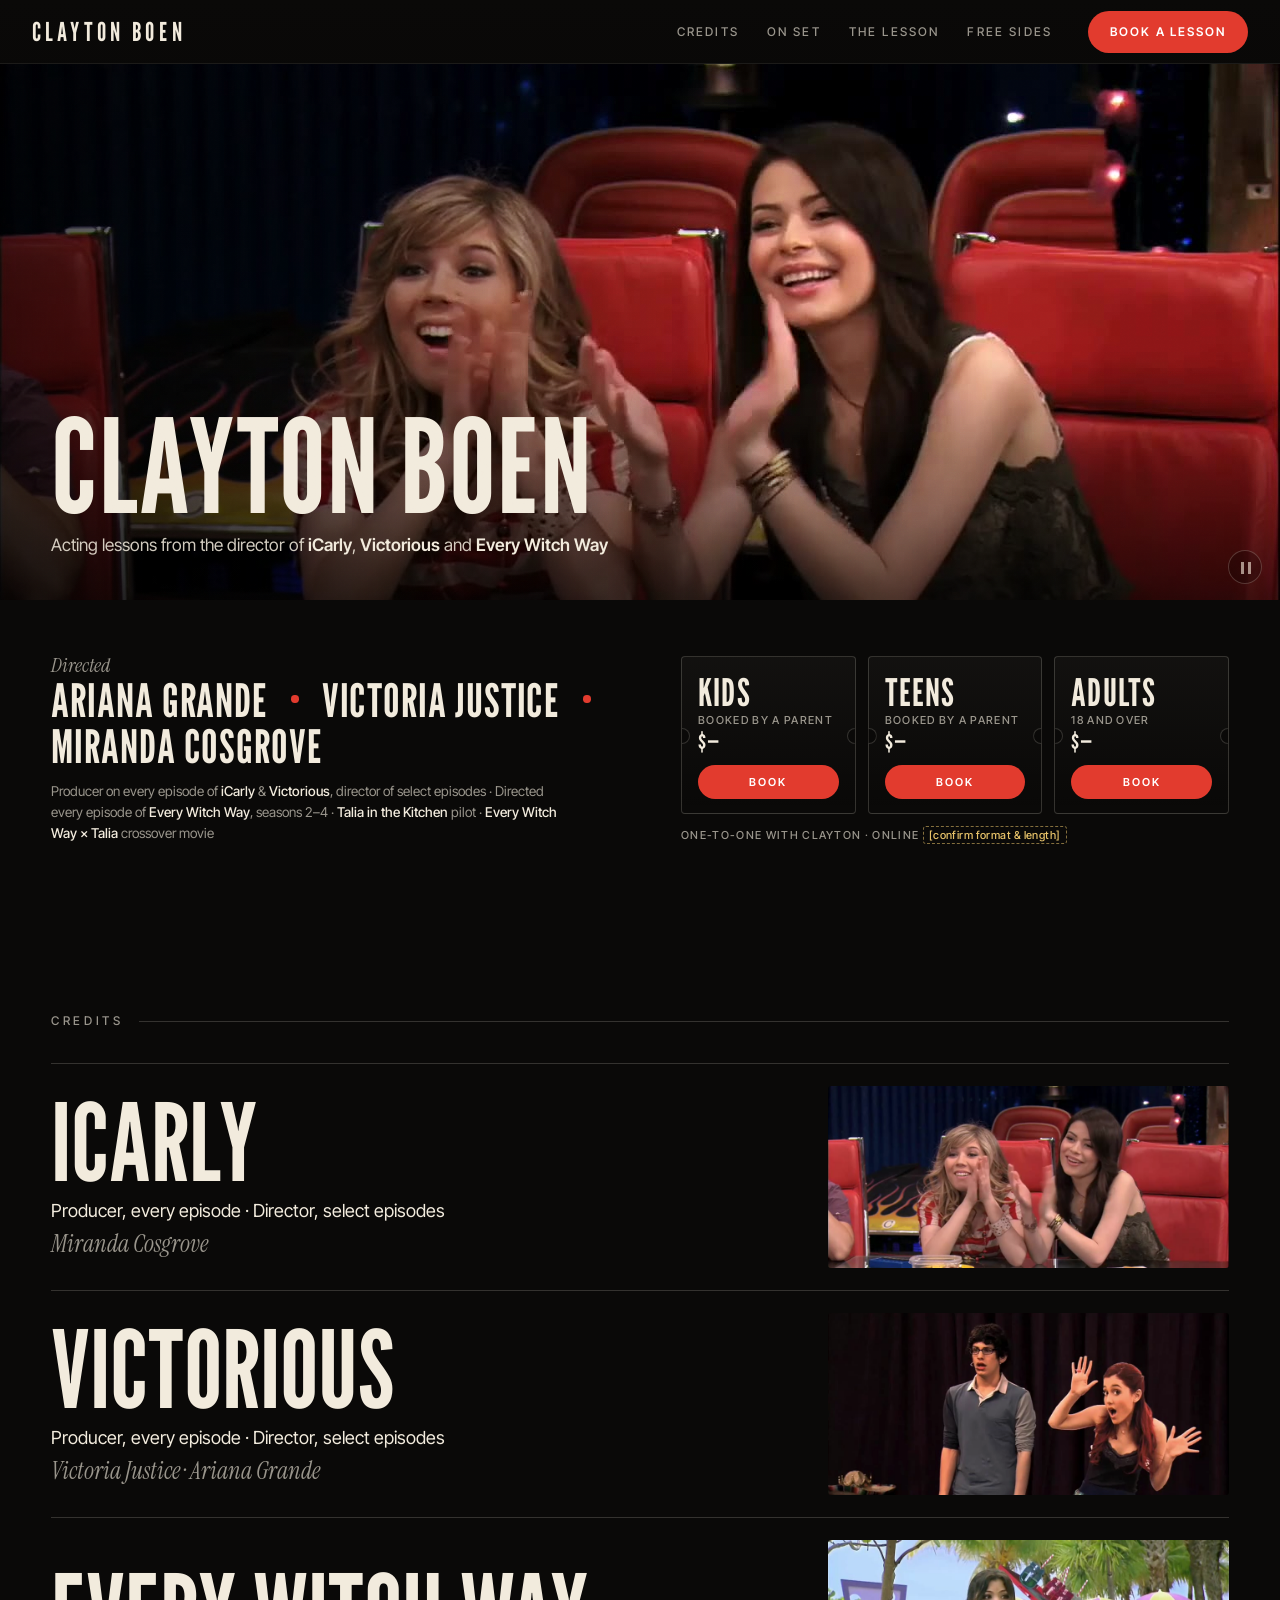
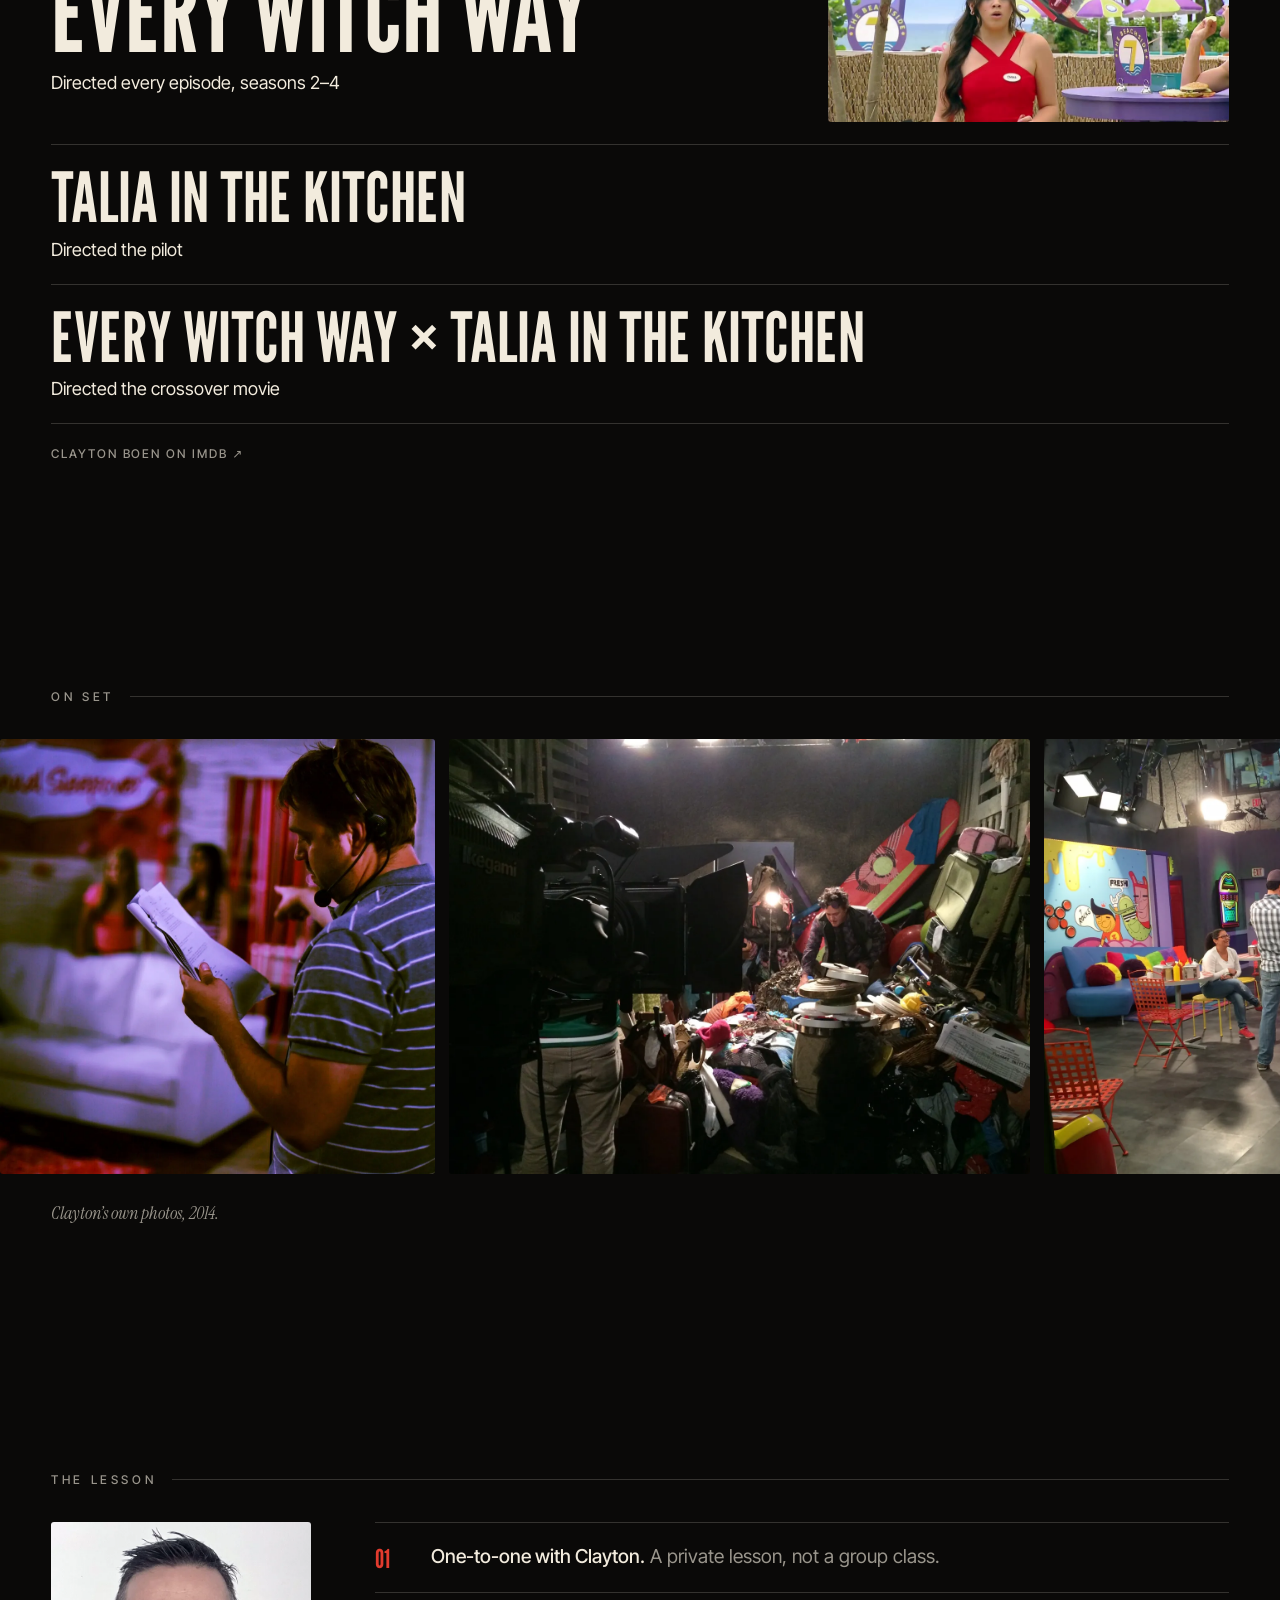
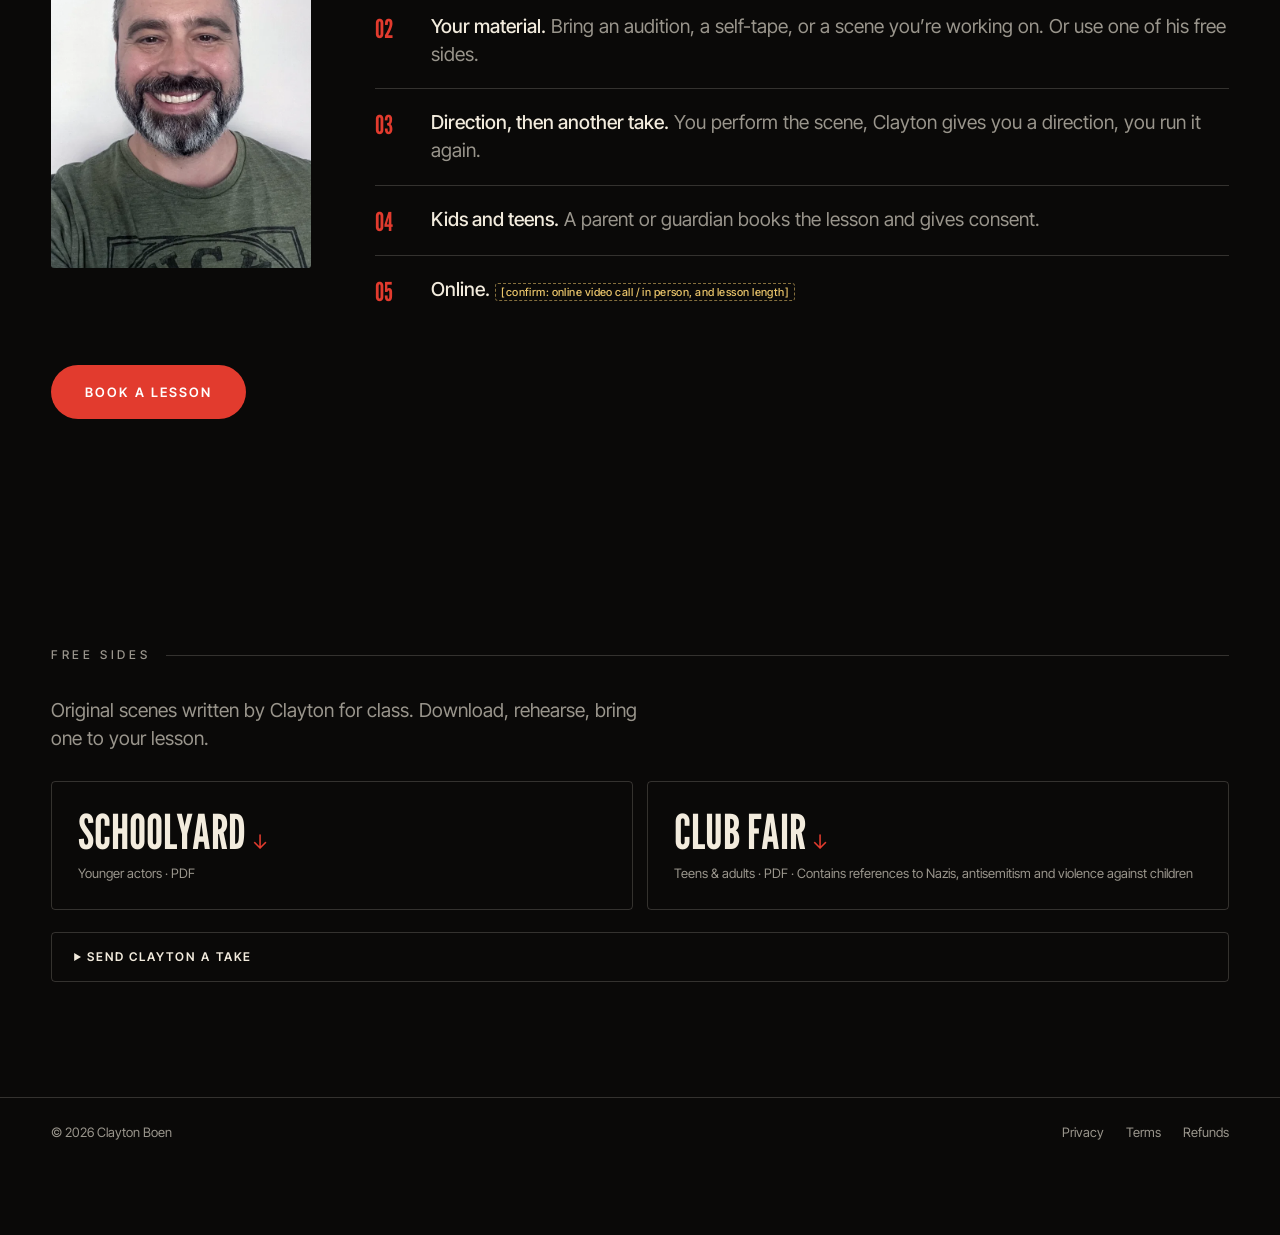
==== index.html @ b69810e8 "Add site preview" ====
<!doctype html>
<html lang="en">
<head>
<meta charset="utf-8">
<meta name="viewport" content="width=device-width,initial-scale=1,viewport-fit=cover">
<title>Clayton Boen — Acting Lessons</title>
<meta name="description" content="One-to-one acting lessons for kids, teens and adults with Clayton Boen, producer on every episode of iCarly and Victorious, director of select episodes, and director of every episode of Every Witch Way seasons 2–4.">
<meta property="og:title" content="Clayton Boen — Acting Lessons">
<meta property="og:description" content="Acting lessons from the director of iCarly, Victorious and Every Witch Way.">
<meta property="og:image" content="hero-wide.jpg">
<meta name="theme-color" content="#0a0908">
<meta name="robots" content="noindex,nofollow">
<link rel="preload" href="league-gothic.woff2" as="font" type="font/woff2" crossorigin>
<link rel="stylesheet" href="site.css">
</head>
<body>
<a class="skip" href="#lessons">Skip to lessons</a>

<header class="bar" id="top">
  <a class="mark" href="#top" aria-label="Clayton Boen, home">Clayton Boen</a>
  <nav aria-label="Sections">
    <a href="#credits">Credits</a><a href="#set">On set</a><a href="#lesson">The lesson</a><a href="#sides">Free sides</a>
  </nav>
  <a class="btn book" href="#book" data-book>Book a lesson</a>
</header>

<main>
<section class="first" aria-label="Clayton Boen, acting lessons">
  <div class="screen">
    <video class="reel" autoplay muted loop playsinline preload="auto" poster="hero-wide.jpg" aria-label="Moments from iCarly, Victorious and Every Witch Way">
      <source media="(max-width: 700px)" src="hero-mobile.mp4" type="video/mp4">
      <source media="(max-width: 700px)" src="hero-mobile.webm" type="video/webm">
      <source src="hero-wide.mp4" type="video/mp4">
      <source src="hero-wide.webm" type="video/webm">
    </video>
    <div class="shade" aria-hidden="true"></div>
    <div class="title">
      <h1>Clayton Boen</h1>
      <p class="line">Acting lessons from the director of <b>iCarly</b>, <b>Victorious</b> and <b>Every&nbsp;Witch&nbsp;Way</b></p>
    </div>
    <button class="pause" type="button" aria-label="Pause the reel" aria-pressed="false"><span></span></button>
  </div>

  <div class="billing">
    <div class="block">
      <p class="dir">Directed</p>
      <p class="stars"><span>Ariana Grande</span><span>Victoria Justice</span><span>Miranda Cosgrove</span></p>
      <p class="shows">Producer on every episode of <b>iCarly</b> &amp; <b>Victorious</b>, director of select episodes · Directed every episode of <b>Every Witch Way</b>, seasons 2–4 · <b>Talia in the Kitchen</b> pilot · <b>Every Witch Way × Talia</b> crossover movie</p>
    </div>

    <div class="lessons" id="lessons" aria-label="Lessons">
      <a class="ticket" href="#book" data-book="kids">
        <span class="who">Kids</span><span class="meta">Booked by a parent</span><span class="price" title="Price placeholder">$—</span><span class="go">Book</span>
      </a>
      <a class="ticket" href="#book" data-book="teens">
        <span class="who">Teens</span><span class="meta">Booked by a parent</span><span class="price" title="Price placeholder">$—</span><span class="go">Book</span>
      </a>
      <a class="ticket" href="#book" data-book="adults">
        <span class="who">Adults</span><span class="meta">18 and over</span><span class="price" title="Price placeholder">$—</span><span class="go">Book</span>
      </a>
      <p class="fmt">One-to-one with Clayton · Online <span class="ph">[confirm format &amp; length]</span></p>
    </div>
  </div>
</section>

<section class="credits" id="credits" aria-labelledby="credits-h">
  <h2 id="credits-h" class="eyebrow">Credits</h2>
  <ol class="roll">
    <li>
      <img src="still-icarly.jpg" alt="Miranda Cosgrove and Jennette McCurdy in iCarly" loading="lazy" width="960" height="450">
      <div><h3>iCarly</h3><p>Producer, every episode · Director, select episodes</p><p class="w">Miranda Cosgrove</p></div>
    </li>
    <li>
      <img src="still-victorious.jpg" alt="Ariana Grande and Matt Bennett in Victorious" loading="lazy" width="960" height="450">
      <div><h3>Victorious</h3><p>Producer, every episode · Director, select episodes</p><p class="w">Victoria Justice · Ariana Grande</p></div>
    </li>
    <li>
      <img src="still-eww.jpg" alt="The Beachside 7 set of Every Witch Way" loading="lazy" width="960" height="435">
      <div><h3>Every Witch Way</h3><p>Directed every episode, seasons 2–4</p></div>
    </li>
    <li class="t"><div><h3>Talia in the Kitchen</h3><p>Directed the pilot</p></div></li>
    <li class="t"><div><h3>Every Witch Way × Talia in the Kitchen</h3><p>Directed the crossover movie</p></div></li>
  </ol>
  <p class="imdb"><a href="https://www.imdb.com/find/?q=Clayton%20Boen" rel="noopener" target="_blank">Clayton Boen on IMDb ↗</a></p>
</section>

<section class="set" id="set" aria-labelledby="set-h">
  <h2 id="set-h" class="eyebrow">On set</h2>
  <div class="strip" tabindex="0" aria-label="Set photos, scroll sideways">
    <figure class="sq"><img src="script-headset.webp" alt="Clayton reading a script on set, headset on" loading="lazy"></figure>
    <figure><img src="video-village.webp" alt="Monitors and costume racks behind the set" loading="lazy"></figure>
    <figure><img src="studio-floor.webp" alt="The studio floor between takes" loading="lazy"></figure>
    <figure><img src="between-setups.webp" alt="Clayton with a script between setups" loading="lazy"></figure>
    <figure><img src="hallway-set.webp" alt="A hallway set with a green wall" loading="lazy"></figure>
    <figure><img src="set-wall.webp" alt="A dressed set wall seen from the rigging" loading="lazy"></figure>
  </div>
  <p class="cap">Clayton’s own photos, 2014.</p>
</section>

<section class="lesson" id="lesson" aria-labelledby="lesson-h">
  <h2 id="lesson-h" class="eyebrow">The lesson</h2>
  <div class="cols">
    <figure class="coach"><img src="clayton-boen.webp" alt="Clayton Boen" loading="lazy" width="660" height="881"></figure>
    <ul class="incl">
      <li><span><b>One-to-one with Clayton.</b> A private lesson, not a group class.</span></li>
      <li><span><b>Your material.</b> Bring an audition, a self-tape, or a scene you’re working on. Or use one of his free sides.</span></li>
      <li><span><b>Direction, then another take.</b> You perform the scene, Clayton gives you a direction, you run it again.</span></li>
      <li><span><b>Kids and teens.</b> A parent or guardian books the lesson and gives consent.</span></li>
      <li><span><b>Online.</b> <span class="ph">[confirm: online video call / in person, and lesson length]</span></span></li>
    </ul>
  </div>
  <a class="btn book big" href="#book" data-book>Book a lesson</a>
</section>

<section class="sides" id="sides" aria-labelledby="sides-h">
  <h2 id="sides-h" class="eyebrow">Free sides</h2>
  <p class="lead">Original scenes written by Clayton for class. Download, rehearse, bring one to your lesson.</p>
  <div class="sidelist">
    <a class="side" href="schoolyard.pdf" download><span class="n">Schoolyard</span><span class="m">Younger actors · PDF</span></a>
    <a class="side" href="club-fair.pdf" download><span class="n">Club Fair</span><span class="m">Teens &amp; adults · PDF · Contains references to Nazis, antisemitism and violence against children</span></a>
  </div>
  <details class="submit">
    <summary>Send Clayton a take</summary>
    <form id="take" novalidate>
      <fieldset class="age">
        <legend>Who is the actor?</legend>
        <label><input type="radio" name="tage" value="adult" checked> 18 or over</label>
        <label><input type="radio" name="tage" value="minor"> Under 18</label>
      </fieldset>
      <div class="g only-minor">
        <label>Parent or guardian name<input name="gname" autocomplete="name"></label>
        <label>Parent or guardian email<input name="gemail" type="email" autocomplete="email"></label>
        <label class="chk"><input type="checkbox" name="gconsent"><span>I’m the actor’s parent or legal guardian and I consent to sending this recording to Clayton Boen. It’s kept private and used only for feedback.</span></label>
      </div>
      <div class="g only-adult">
        <label>Your name<input name="aname" autocomplete="name"></label>
        <label>Your email<input name="aemail" type="email" autocomplete="email"></label>
      </div>
      <label>Recording<input type="file" name="file" accept="video/*" disabled></label>
      <p class="ph">[Placeholder: private upload is not connected. Needs a storage service before launch.]</p>
      <button class="btn" type="submit" disabled>Send take</button>
    </form>
  </details>
</section>
</main>

<footer class="foot">
  <span>© <span id="yr">2026</span> Clayton Boen</span>
  <nav aria-label="Policies"><a href="privacy.html">Privacy</a><a href="terms.html">Terms</a><a href="refunds.html">Refunds</a></nav>
</footer>

<a class="dock" href="#book" data-book>Book a lesson</a>

<dialog class="slate" id="book" aria-labelledby="book-h">
  <form method="dialog" class="x"><button aria-label="Close">×</button></form>
  <div class="clap" aria-hidden="true"><i></i></div>
  <h2 id="book-h">Book a lesson</h2>
  <form id="bookform" novalidate>
    <fieldset class="pick">
      <legend>Lesson</legend>
      <label><input type="radio" name="lesson" value="kids"><span>Kids</span><em>$—</em></label>
      <label><input type="radio" name="lesson" value="teens"><span>Teens</span><em>$—</em></label>
      <label><input type="radio" name="lesson" value="adults" checked><span>Adults</span><em>$—</em></label>
    </fieldset>

    <div class="minor" hidden>
      <p class="note">Actors under 18 are booked by a parent or guardian.</p>
      <div class="row">
        <label>Parent or guardian name<input name="gname" autocomplete="name" required></label>
        <label>Parent or guardian email<input name="gemail" type="email" autocomplete="email" required></label>
      </div>
      <div class="row">
        <label>Actor’s first name<input name="aname" autocomplete="off" required></label>
        <label>Actor’s age<input name="aage" inputmode="numeric" pattern="[0-9]*" maxlength="2" required></label>
      </div>
      <label class="chk"><input type="checkbox" name="consent" required><span>I’m this actor’s parent or legal guardian and I consent to their lesson with Clayton Boen.</span></label>
      <label class="chk"><input type="checkbox" name="present" required><span>I’ll be present or nearby for the lesson. <span class="ph">[confirm policy]</span></span></label>
    </div>
    <p class="agree">By continuing you <span class="adult">confirm you’re 18 or older and </span>agree to the <a href="terms.html" target="_blank">Terms</a> and <a href="refunds.html" target="_blank">Refund policy</a>.</p>

    <button class="btn go" type="submit">Pick a time &amp; pay</button>
    <p class="err" role="alert" hidden></p>
    <p class="sq">Times and payment by Square. <span class="ph">[Placeholder: Square Appointments not connected]</span></p>
  </form>
  <div class="done" hidden>
    <p class="big">Square checkout opens here.</p>
    <p class="ph">[Placeholder: this step hands off to Square Appointments with the lesson, and for minors the guardian’s consent, attached. No account is connected.]</p>
  </div>
</dialog>

<script src="site.js" defer></script>
</body>
</html>
---- site.css ----
@font-face{font-family:"League Gothic";src:url(league-gothic.woff2) format("woff2");font-display:swap}
@font-face{font-family:"Inter Tight";src:url(inter-tight-400.woff2) format("woff2");font-weight:400;font-display:swap}
@font-face{font-family:"Inter Tight";src:url(inter-tight-500.woff2) format("woff2");font-weight:500;font-display:swap}
@font-face{font-family:"Inter Tight";src:url(inter-tight-600.woff2) format("woff2");font-weight:600;font-display:swap}
@font-face{font-family:"Instrument Serif";src:url(instrument-serif-italic.woff2) format("woff2");font-style:italic;font-display:swap}
:root{--ink:#0a0908;--ink2:#14110e;--ivory:#f2ebdd;--dim:rgba(242,235,221,.62);--rule:rgba(242,235,221,.18);--red:#e23b2e;--bar:64px;
 --tall:"League Gothic","Oswald",Impact,sans-serif;--sans:"Inter Tight",system-ui,sans-serif;--it:"Instrument Serif",Georgia,serif}
*{box-sizing:border-box}
html{scroll-behavior:smooth;scroll-padding-top:var(--bar)}
body{margin:0;background:var(--ink);color:var(--ivory);font:400 16px/1.5 var(--sans);-webkit-font-smoothing:antialiased}
a{color:inherit}
img{display:block;max-width:100%;height:auto}
.skip{position:absolute;left:-999px}.skip:focus{left:12px;top:12px;z-index:99;background:var(--ivory);color:var(--ink);padding:8px 12px}
.ph{font:500 11px/1.3 var(--sans);letter-spacing:.04em;color:#e9c46a;border:1px dashed rgba(233,196,106,.55);padding:1px 5px;border-radius:3px;white-space:normal}
:focus-visible{outline:2px solid var(--ivory);outline-offset:3px}

/* bar */
.bar{position:fixed;inset:0 0 auto;height:var(--bar);z-index:40;display:flex;align-items:center;gap:36px;padding:0 32px;
 background:linear-gradient(var(--ink),rgba(10,9,8,.92));border-bottom:1px solid rgba(242,235,221,.08)}
.mark{font:400 26px/1 var(--tall);letter-spacing:.16em;text-transform:uppercase;text-decoration:none;margin-right:auto}
.bar nav{display:flex;gap:28px}
.bar nav a{font:500 12px/1 var(--sans);letter-spacing:.18em;text-transform:uppercase;text-decoration:none;color:var(--dim)}
.bar nav a:hover{color:var(--ivory)}
.btn{display:inline-flex;align-items:center;justify-content:center;height:42px;padding:0 22px;border:0;border-radius:999px;background:var(--red);color:#fff;
 font:600 12px/1 var(--sans);letter-spacing:.16em;text-transform:uppercase;text-decoration:none;cursor:pointer;transition:transform .2s,background .2s}
.btn:hover{background:#f04a3c;transform:translateY(-1px)}
.btn:disabled{opacity:.35;cursor:not-allowed;transform:none}

/* first view */
.first{min-height:100svh;padding-top:var(--bar);display:flex;flex-direction:column}
.screen{position:relative;width:100%;height:clamp(300px,calc(100svh - var(--bar) - 250px),41.84vw);background:#000;overflow:hidden}
.reel{position:absolute;inset:0;width:100%;height:100%;object-fit:cover}
.shade{position:absolute;inset:0;pointer-events:none;
 background:linear-gradient(90deg,rgba(0,0,0,.72) 0,rgba(0,0,0,.35) 34%,rgba(0,0,0,0) 60%),linear-gradient(0deg,rgba(0,0,0,.65),rgba(0,0,0,0) 45%),
 radial-gradient(120% 140% at 50% 50%,transparent 60%,rgba(0,0,0,.45))}
.screen::after{content:"";position:absolute;inset:0;pointer-events:none;opacity:.09;mix-blend-mode:overlay;
 background:url("data:image/svg+xml,%3Csvg xmlns='http://www.w3.org/2000/svg' width='160' height='160'%3E%3Cfilter id='n'%3E%3CfeTurbulence baseFrequency='.85' numOctaves='2' stitchTiles='stitch'/%3E%3C/filter%3E%3Crect width='100%25' height='100%25' filter='url(%23n)'/%3E%3C/svg%3E")}
.title{position:absolute;left:clamp(20px,4vw,64px);bottom:clamp(18px,3.4vw,52px);max-width:62%}
h1{margin:0;font:400 clamp(64px,10.2vw,168px)/.82 var(--tall);text-transform:uppercase;letter-spacing:.005em;
 animation:rise 1.4s cubic-bezier(.2,.7,.1,1) both}
.line{margin:14px 0 0;font:400 clamp(14px,1.35vw,20px)/1.35 var(--sans);color:rgba(242,235,221,.86);animation:rise 1.4s .25s cubic-bezier(.2,.7,.1,1) both}
.line b{font-weight:600;color:var(--ivory)}
@keyframes rise{from{opacity:0;transform:translateY(18px)}to{opacity:1;transform:none}}
.pause{position:absolute;right:18px;bottom:16px;width:34px;height:34px;border-radius:50%;border:1px solid rgba(242,235,221,.35);background:rgba(0,0,0,.35);cursor:pointer;opacity:.6}
.pause:hover{opacity:1}
.pause span{position:absolute;left:12px;top:11px;width:10px;height:12px;border-left:3px solid var(--ivory);border-right:3px solid var(--ivory)}
.pause[aria-pressed=true] span{border:0;left:13px;width:0;height:0;border-left:10px solid var(--ivory);border-top:6px solid transparent;border-bottom:6px solid transparent}

.billing{flex:1;display:grid;grid-template-columns:minmax(0,1.08fr) minmax(0,1fr);gap:clamp(24px,3vw,56px);align-items:center;
 padding:clamp(18px,2.2vw,30px) clamp(20px,4vw,64px);background:var(--ink)}
.dir{margin:0 0 2px;font:italic 400 20px/1 var(--it);color:var(--dim)}
.stars{margin:0;display:flex;flex-wrap:wrap;gap:0 .5em;font:400 clamp(34px,3.6vw,58px)/1 var(--tall);text-transform:uppercase;letter-spacing:.02em}
.stars span{white-space:nowrap}.stars span:not(:last-child)::after{content:"";display:inline-block;width:.16em;height:.16em;margin-left:.5em;border-radius:50%;background:var(--red);vertical-align:.32em}
.shows{margin:12px 0 0;font:400 13.5px/1.55 var(--sans);color:var(--dim);max-width:64ch}
.shows b{color:var(--ivory);font-weight:500}

.lessons{display:grid;grid-template-columns:repeat(3,1fr);gap:12px}
.ticket{position:relative;display:grid;grid-template-rows:auto auto 1fr auto;gap:2px;padding:16px 16px 14px;min-height:150px;text-decoration:none;
 border:1px solid var(--rule);border-radius:4px;background:linear-gradient(180deg,rgba(242,235,221,.04),rgba(242,235,221,0));transition:background .25s,border-color .25s,transform .25s}
.ticket::before,.ticket::after{content:"";position:absolute;top:50%;width:14px;height:14px;margin-top:-7px;border-radius:50%;background:var(--ink);border:1px solid var(--rule)}
.ticket::before{left:-8px;clip-path:inset(0 0 0 50%)}.ticket::after{right:-8px;clip-path:inset(0 50% 0 0)}
.ticket:hover{background:var(--ivory);color:var(--ink);border-color:var(--ivory);transform:translateY(-2px)}
.ticket:hover .meta{color:rgba(10,9,8,.6)}
.who{font:400 38px/1 var(--tall);text-transform:uppercase;letter-spacing:.03em}
.meta{font:500 11px/1.3 var(--sans);letter-spacing:.12em;text-transform:uppercase;color:var(--dim)}
.price{align-self:end;font:400 26px/1 var(--tall);letter-spacing:.04em}
.go{margin-top:8px;height:34px;display:flex;align-items:center;justify-content:center;border-radius:999px;background:var(--red);color:#fff;font:600 11px/1 var(--sans);letter-spacing:.18em;text-transform:uppercase}
.fmt{grid-column:1/-1;margin:2px 0 0;font:500 11px/1.4 var(--sans);letter-spacing:.12em;text-transform:uppercase;color:var(--dim)}
.fmt .ph{letter-spacing:.04em;text-transform:none}

/* sections */
section:not(.first){padding:clamp(72px,9vw,140px) clamp(20px,4vw,64px)}
.eyebrow{margin:0 0 36px;font:500 12px/1 var(--sans);letter-spacing:.3em;text-transform:uppercase;color:var(--dim);display:flex;align-items:center;gap:16px}
.eyebrow::after{content:"";flex:1;height:1px;background:var(--rule)}

.roll{list-style:none;margin:0;padding:0;border-top:1px solid var(--rule)}
.roll li{display:grid;grid-template-columns:1fr minmax(0,34%);align-items:center;gap:40px;padding:22px 0;border-bottom:1px solid var(--rule)}
.roll li>div{order:-1}
.roll li img{width:100%;aspect-ratio:2.2;object-fit:cover;border-radius:3px;filter:saturate(.9) contrast(1.04)}
.roll h3{margin:0;font:400 clamp(56px,8.4vw,136px)/.86 var(--tall);text-transform:uppercase}
.roll p{margin:10px 0 0;font:400 18px/1.4 var(--sans)}
.roll .w{margin-top:6px;font:italic 400 24px/1.2 var(--it);color:var(--dim)}
.roll li.t{grid-template-columns:1fr}
.roll li.t h3{font-size:clamp(40px,5.4vw,88px)}
.imdb{margin:24px 0 0;font:500 12px/1 var(--sans);letter-spacing:.16em;text-transform:uppercase}
.imdb a{color:var(--dim);text-decoration:none}.imdb a:hover{color:var(--ivory)}

.set{padding-left:0!important;padding-right:0!important}
.set .eyebrow,.set .cap{margin-left:clamp(20px,4vw,64px);margin-right:clamp(20px,4vw,64px)}
.strip{display:flex;gap:14px;overflow-x:auto;scroll-snap-type:x mandatory;padding:0 clamp(20px,4vw,64px) 14px;scrollbar-width:thin;scrollbar-color:var(--rule) transparent}
.strip figure{flex:0 0 auto;margin:0;height:clamp(260px,34vw,460px);aspect-ratio:4/3;scroll-snap-align:start;overflow:hidden;border-radius:3px}
.strip figure.sq{aspect-ratio:1}
.strip img{width:100%;height:100%;object-fit:cover;transition:transform 1.2s cubic-bezier(.2,.7,.1,1)}
.strip figure:hover img{transform:scale(1.04)}
.cap{font:italic 400 18px/1.3 var(--it);color:var(--dim);margin-top:14px}

.cols{display:grid;grid-template-columns:minmax(0,260px) 1fr;gap:clamp(28px,5vw,80px);align-items:start}
.coach{margin:0}.coach img{width:100%;aspect-ratio:3/4;object-fit:cover;border-radius:3px;filter:grayscale(.15)}
.incl{list-style:none;margin:0;padding:0;counter-reset:i}
.incl li{counter-increment:i;display:grid;grid-template-columns:56px 1fr;padding:20px 0;border-top:1px solid var(--rule);font:400 clamp(17px,1.5vw,22px)/1.45 var(--sans);color:var(--dim)}
.incl li::before{content:counter(i,decimal-leading-zero);font:400 26px/1 var(--tall);color:var(--red);padding-top:3px}
.incl b{color:var(--ivory);font-weight:500}
.btn.big{margin-top:40px;height:54px;padding:0 34px;font-size:13px}

.lead{max-width:56ch;font:400 clamp(17px,1.5vw,22px)/1.45 var(--sans);color:var(--dim);margin:0 0 28px}
.sidelist{display:grid;grid-template-columns:1fr 1fr;gap:14px}
.side{display:flex;flex-direction:column;gap:8px;padding:26px;border:1px solid var(--rule);border-radius:4px;text-decoration:none;transition:background .25s}
.side:hover{background:rgba(242,235,221,.06)}
.side .n{font:400 48px/1 var(--tall);text-transform:uppercase}
.side .n::after{content:"  ↓";font-family:var(--sans);font-size:20px;color:var(--red)}
.side .m{font:400 13px/1.45 var(--sans);color:var(--dim)}
.submit{margin-top:22px;border:1px solid var(--rule);border-radius:4px;padding:0 22px}
.submit summary{cursor:pointer;padding:18px 0;font:600 12px/1 var(--sans);letter-spacing:.16em;text-transform:uppercase}
.submit form{display:grid;gap:14px;padding-bottom:22px;max-width:640px}
fieldset{border:0;margin:0;padding:0}
legend{font:500 11px/1 var(--sans);letter-spacing:.16em;text-transform:uppercase;color:var(--dim);margin-bottom:10px}
.age{display:flex;gap:22px;flex-wrap:wrap}
label{display:grid;gap:6px;font:500 13px/1.35 var(--sans)}
input:not([type=radio]):not([type=checkbox]){height:44px;padding:0 12px;border:1px solid var(--rule);border-radius:3px;background:rgba(242,235,221,.04);color:var(--ivory);font:400 15px var(--sans)}
input[type=file]{padding-top:10px!important}
.chk{grid-template-columns:20px 1fr;align-items:start;font-weight:400;color:var(--dim)}
.chk input{margin:2px 0 0;accent-color:var(--red);width:16px;height:16px}
.age label{display:flex;gap:8px;align-items:center}
.age input{accent-color:var(--red)}
.g{display:grid;gap:14px}
#take.minor .only-adult,#take:not(.minor) .only-minor{display:none}

.foot{display:flex;justify-content:space-between;align-items:center;gap:20px;padding:28px clamp(20px,4vw,64px) 96px;border-top:1px solid var(--rule);font:400 13px/1 var(--sans);color:var(--dim)}
.foot nav{display:flex;gap:22px}.foot a{text-decoration:none}.foot a:hover{color:var(--ivory)}

/* persistent mobile book */
.dock{display:none}

/* booking slate */
.slate{width:min(560px,calc(100vw - 24px));max-height:calc(100svh - 24px);padding:0 28px 26px;border:1px solid var(--rule);border-radius:6px;background:var(--ink2);color:var(--ivory);overflow:auto}
.slate::backdrop{background:rgba(0,0,0,.72);backdrop-filter:blur(6px)}
.slate[open]{animation:pop .45s cubic-bezier(.2,.7,.1,1)}
@keyframes pop{from{opacity:0;transform:translateY(16px) scale(.98)}}
.clap{height:30px;margin:0 -28px 22px;position:relative;overflow:hidden;background:#111}
.clap i{position:absolute;inset:0;background:repeating-linear-gradient(-45deg,var(--ivory) 0 22px,#111 22px 44px);transform-origin:0 100%;animation:clap .6s .15s cubic-bezier(.6,0,.3,1) both}
@keyframes clap{from{transform:rotate(-9deg)}70%{transform:rotate(0)}85%{transform:rotate(-1.2deg)}to{transform:rotate(0)}}
.x{position:absolute;right:8px;top:36px}.x button{width:36px;height:36px;border:0;background:none;color:var(--dim);font-size:28px;cursor:pointer}
.slate h2{margin:0 0 18px;font:400 44px/1 var(--tall);text-transform:uppercase}
#bookform{display:grid;gap:16px}
.pick{display:grid;grid-template-columns:repeat(3,1fr);gap:8px}
.pick legend{grid-column:1/-1}
.pick label{position:relative;display:flex;flex-direction:column;gap:2px;padding:12px;border:1px solid var(--rule);border-radius:4px;cursor:pointer}
.pick input{position:absolute;opacity:0}
.pick span{font:400 28px/1 var(--tall);text-transform:uppercase}
.pick em{font:400 13px/1 var(--sans);font-style:normal;color:var(--dim)}
.pick label:has(input:checked){border-color:var(--red);background:rgba(226,59,46,.1)}
.pick label:has(input:focus-visible){outline:2px solid var(--ivory)}
.minor{display:grid;gap:14px}.minor[hidden]{display:none}
.row{display:grid;grid-template-columns:1fr 1fr;gap:12px}
.note{margin:0;font:400 14px/1.4 var(--sans);color:var(--ivory)}
.btn.go{height:52px;width:100%;font-size:13px}
.err{margin:0;color:#ff8a7f;font:500 13px var(--sans)}
.sq{margin:0;font:400 12px/1.5 var(--sans);color:var(--dim);text-align:center}
.done{padding:20px 0 6px;text-align:center}.done .big{font:400 34px/1 var(--tall);text-transform:uppercase;margin:0 0 12px}

@media (max-width:1100px){
 .bar nav{display:none}
 .billing{grid-template-columns:1fr;gap:16px;align-content:start}
}
@media (max-width:700px){
 :root{--bar:52px}
 .bar{padding:0 16px;gap:12px}
 .mark{font-size:21px;letter-spacing:.14em}
 .bar .book{display:none}
 .screen{height:auto;aspect-ratio:4/3}
 .shade{background:linear-gradient(0deg,rgba(0,0,0,.82),rgba(0,0,0,0) 62%)}
 .title{left:16px;right:16px;bottom:14px;max-width:none}
 h1{font-size:62px}
 .line{margin-top:8px;font-size:13.5px}
 .pause{top:10px;bottom:auto;right:10px;width:30px;height:30px}
 .pause span{left:10px;top:9px}
 .billing{padding:14px 16px 90px;gap:12px}
 .dir{font-size:15px}
 .stars{font-size:29px;gap:0 .4em}
 .shows{font-size:11.5px;margin-top:7px;line-height:1.5}
 .lessons{grid-template-columns:1fr;gap:6px}
 .ticket{grid-template-columns:72px 1fr auto auto;grid-template-rows:1fr;align-items:center;gap:10px;min-height:0;padding:8px 8px 8px 14px}
 .ticket::before,.ticket::after{display:none}
 .who{font-size:27px}.meta{font-size:10px;letter-spacing:.08em}
 .price{align-self:center;font-size:21px}
 .go{margin:0;height:32px;padding:0 14px}
 .fmt{font-size:10px}
 .dock{display:flex;position:fixed;left:12px;right:12px;bottom:calc(12px + env(safe-area-inset-bottom));z-index:45;height:52px;align-items:center;justify-content:center;border-radius:999px;background:var(--red);color:#fff;text-decoration:none;font:600 13px/1 var(--sans);letter-spacing:.18em;text-transform:uppercase;box-shadow:0 10px 30px rgba(0,0,0,.5)}
 .roll li{grid-template-columns:1fr;gap:16px}
 .roll li>div{order:0}
 .roll p{font-size:16px}
 .cols{grid-template-columns:1fr}.coach{max-width:240px}
 .sidelist{grid-template-columns:1fr}
 .row{grid-template-columns:1fr}
 .slate{padding:0 18px 20px}.clap{margin:0 -18px 18px}
 .foot{flex-direction:column;align-items:flex-start}
}
@media (prefers-reduced-motion:reduce){*{animation:none!important;transition:none!important;scroll-behavior:auto!important}}
input[aria-invalid=true]{border-color:#ff8a7f!important;outline:1px solid #ff8a7f}
.doc{max-width:760px;margin:0 auto;padding:calc(var(--bar) + 64px) 24px 120px}
.doc h1{font-size:clamp(56px,8vw,104px);animation:none}
.doc h2{font:400 30px/1.1 var(--tall);text-transform:uppercase;letter-spacing:.02em;margin:40px 0 10px}
.doc p,.doc li{color:var(--dim);font-size:16.5px;line-height:1.6}
.doc .draft{margin:18px 0 36px}

[hidden]{display:none!important}
.agree{margin:0;font:400 12.5px/1.5 var(--sans);color:var(--dim)}
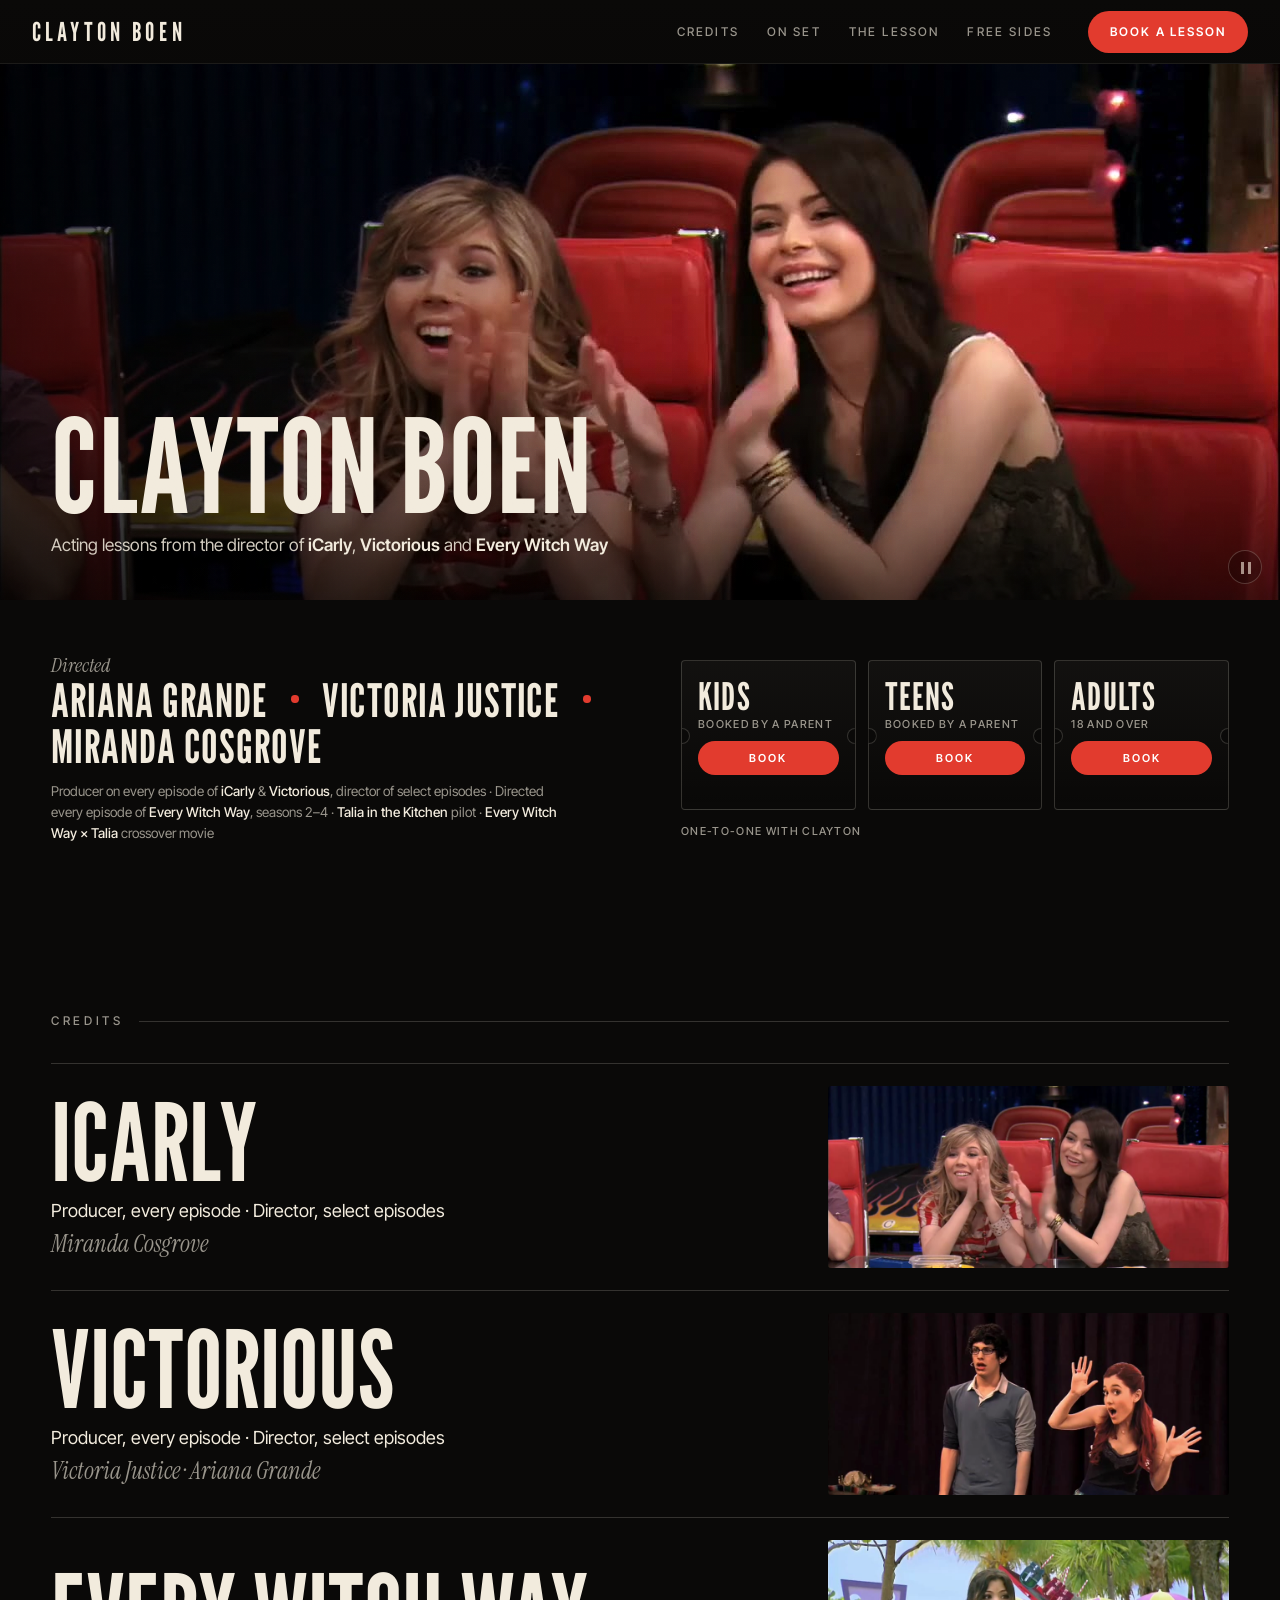
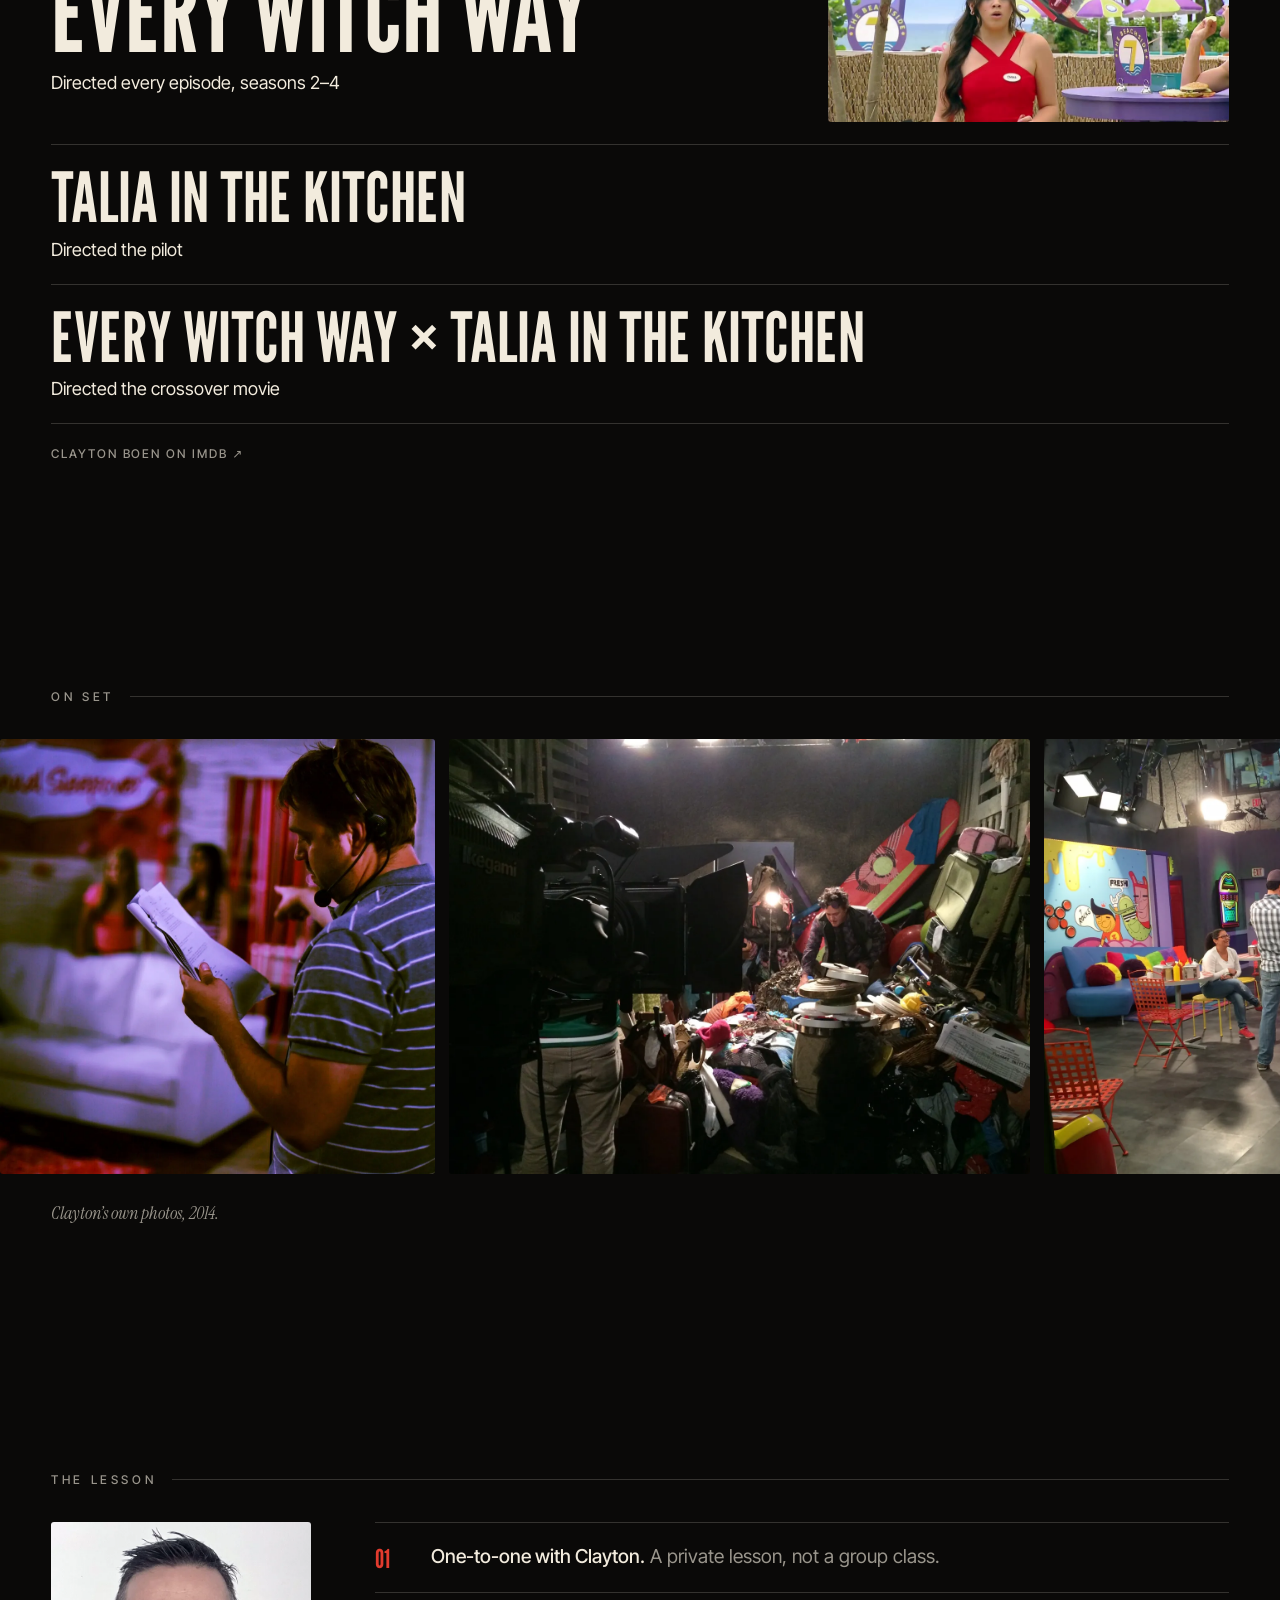
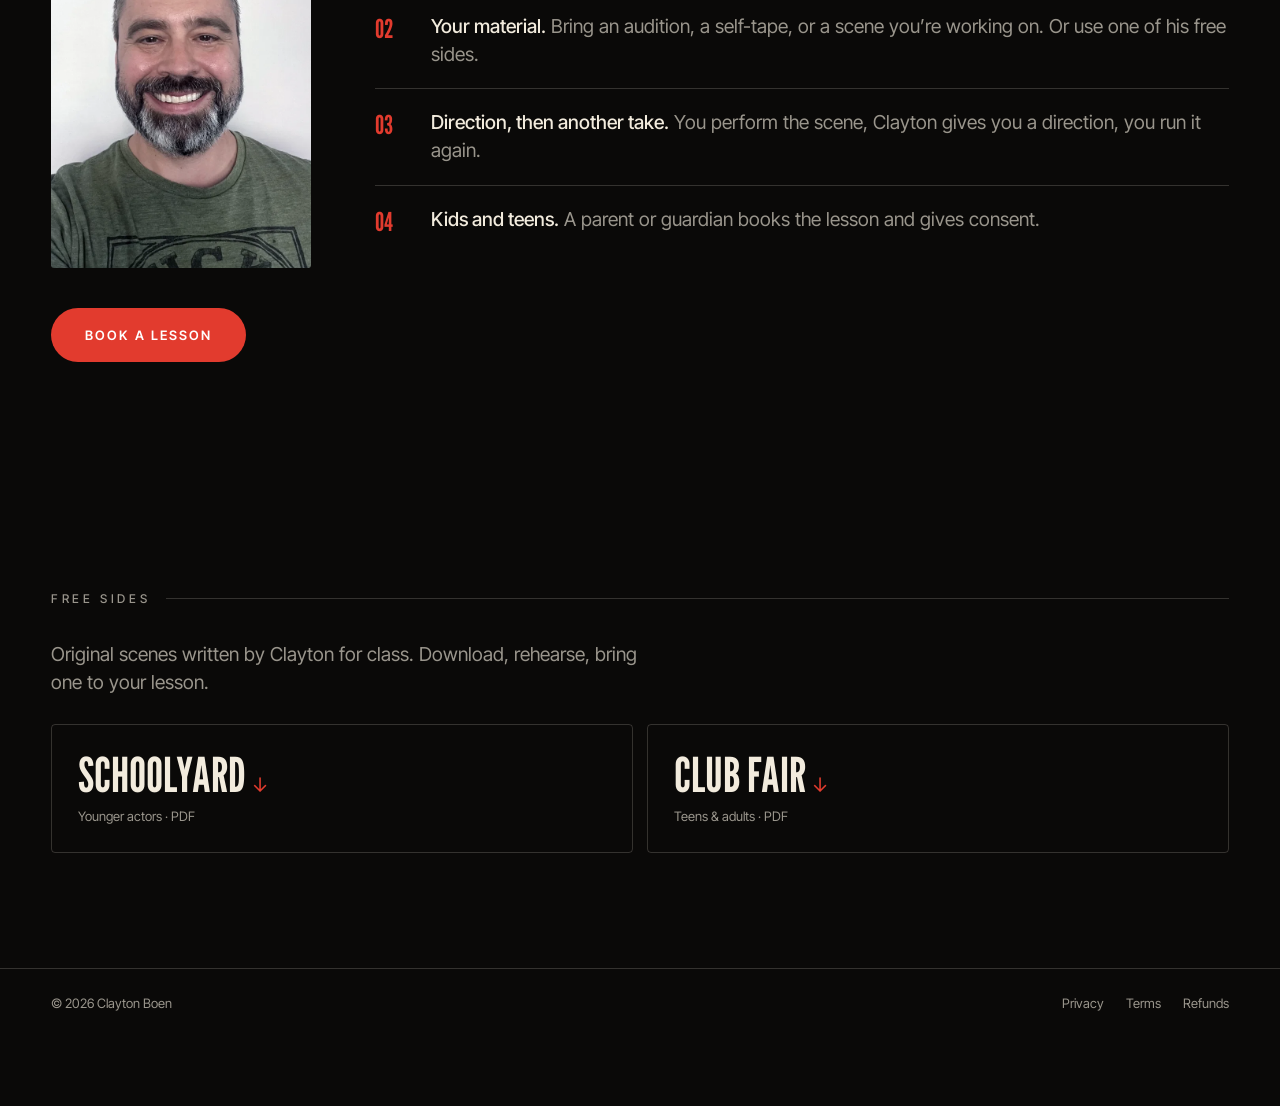
==== commit 9525efc6: "Remove placeholders" ====
--- a/index.html
+++ b/index.html
@@ -50,15 +50,15 @@
 
     <div class="lessons" id="lessons" aria-label="Lessons">
       <a class="ticket" href="#book" data-book="kids">
-        <span class="who">Kids</span><span class="meta">Booked by a parent</span><span class="price" title="Price placeholder">$—</span><span class="go">Book</span>
+        <span class="who">Kids</span><span class="meta">Booked by a parent</span><span class="go">Book</span>
       </a>
       <a class="ticket" href="#book" data-book="teens">
-        <span class="who">Teens</span><span class="meta">Booked by a parent</span><span class="price" title="Price placeholder">$—</span><span class="go">Book</span>
+        <span class="who">Teens</span><span class="meta">Booked by a parent</span><span class="go">Book</span>
       </a>
       <a class="ticket" href="#book" data-book="adults">
-        <span class="who">Adults</span><span class="meta">18 and over</span><span class="price" title="Price placeholder">$—</span><span class="go">Book</span>
+        <span class="who">Adults</span><span class="meta">18 and over</span><span class="go">Book</span>
       </a>
-      <p class="fmt">One-to-one with Clayton · Online <span class="ph">[confirm format &amp; length]</span></p>
+      <p class="fmt">One-to-one with Clayton</p>
     </div>
   </div>
 </section>
@@ -106,7 +106,6 @@
       <li><span><b>Your material.</b> Bring an audition, a self-tape, or a scene you’re working on. Or use one of his free sides.</span></li>
       <li><span><b>Direction, then another take.</b> You perform the scene, Clayton gives you a direction, you run it again.</span></li>
       <li><span><b>Kids and teens.</b> A parent or guardian books the lesson and gives consent.</span></li>
-      <li><span><b>Online.</b> <span class="ph">[confirm: online video call / in person, and lesson length]</span></span></li>
     </ul>
   </div>
   <a class="btn book big" href="#book" data-book>Book a lesson</a>
@@ -117,30 +116,8 @@
   <p class="lead">Original scenes written by Clayton for class. Download, rehearse, bring one to your lesson.</p>
   <div class="sidelist">
     <a class="side" href="schoolyard.pdf" download><span class="n">Schoolyard</span><span class="m">Younger actors · PDF</span></a>
-    <a class="side" href="club-fair.pdf" download><span class="n">Club Fair</span><span class="m">Teens &amp; adults · PDF · Contains references to Nazis, antisemitism and violence against children</span></a>
+    <a class="side" href="club-fair.pdf" download><span class="n">Club Fair</span><span class="m">Teens &amp; adults · PDF</span></a>
   </div>
-  <details class="submit">
-    <summary>Send Clayton a take</summary>
-    <form id="take" novalidate>
-      <fieldset class="age">
-        <legend>Who is the actor?</legend>
-        <label><input type="radio" name="tage" value="adult" checked> 18 or over</label>
-        <label><input type="radio" name="tage" value="minor"> Under 18</label>
-      </fieldset>
-      <div class="g only-minor">
-        <label>Parent or guardian name<input name="gname" autocomplete="name"></label>
-        <label>Parent or guardian email<input name="gemail" type="email" autocomplete="email"></label>
-        <label class="chk"><input type="checkbox" name="gconsent"><span>I’m the actor’s parent or legal guardian and I consent to sending this recording to Clayton Boen. It’s kept private and used only for feedback.</span></label>
-      </div>
-      <div class="g only-adult">
-        <label>Your name<input name="aname" autocomplete="name"></label>
-        <label>Your email<input name="aemail" type="email" autocomplete="email"></label>
-      </div>
-      <label>Recording<input type="file" name="file" accept="video/*" disabled></label>
-      <p class="ph">[Placeholder: private upload is not connected. Needs a storage service before launch.]</p>
-      <button class="btn" type="submit" disabled>Send take</button>
-    </form>
-  </details>
 </section>
 </main>
 
@@ -158,9 +135,9 @@
   <form id="bookform" novalidate>
     <fieldset class="pick">
       <legend>Lesson</legend>
-      <label><input type="radio" name="lesson" value="kids"><span>Kids</span><em>$—</em></label>
-      <label><input type="radio" name="lesson" value="teens"><span>Teens</span><em>$—</em></label>
-      <label><input type="radio" name="lesson" value="adults" checked><span>Adults</span><em>$—</em></label>
+      <label><input type="radio" name="lesson" value="kids"><span>Kids</span></label>
+      <label><input type="radio" name="lesson" value="teens"><span>Teens</span></label>
+      <label><input type="radio" name="lesson" value="adults" checked><span>Adults</span></label>
     </fieldset>
 
     <div class="minor" hidden>
@@ -174,17 +151,16 @@
         <label>Actor’s age<input name="aage" inputmode="numeric" pattern="[0-9]*" maxlength="2" required></label>
       </div>
       <label class="chk"><input type="checkbox" name="consent" required><span>I’m this actor’s parent or legal guardian and I consent to their lesson with Clayton Boen.</span></label>
-      <label class="chk"><input type="checkbox" name="present" required><span>I’ll be present or nearby for the lesson. <span class="ph">[confirm policy]</span></span></label>
+      <label class="chk"><input type="checkbox" name="present" required><span>I’ll be present or nearby for the lesson.</span></label>
     </div>
     <p class="agree">By continuing you <span class="adult">confirm you’re 18 or older and </span>agree to the <a href="terms.html" target="_blank">Terms</a> and <a href="refunds.html" target="_blank">Refund policy</a>.</p>
 
     <button class="btn go" type="submit">Pick a time &amp; pay</button>
     <p class="err" role="alert" hidden></p>
-    <p class="sq">Times and payment by Square. <span class="ph">[Placeholder: Square Appointments not connected]</span></p>
+    <p class="sq">Times and payment by Square.</p>
   </form>
   <div class="done" hidden>
-    <p class="big">Square checkout opens here.</p>
-    <p class="ph">[Placeholder: this step hands off to Square Appointments with the lesson, and for minors the guardian’s consent, attached. No account is connected.]</p>
+    <p class="big">Thanks. Online scheduling opens soon.</p>
   </div>
 </dialog>
 
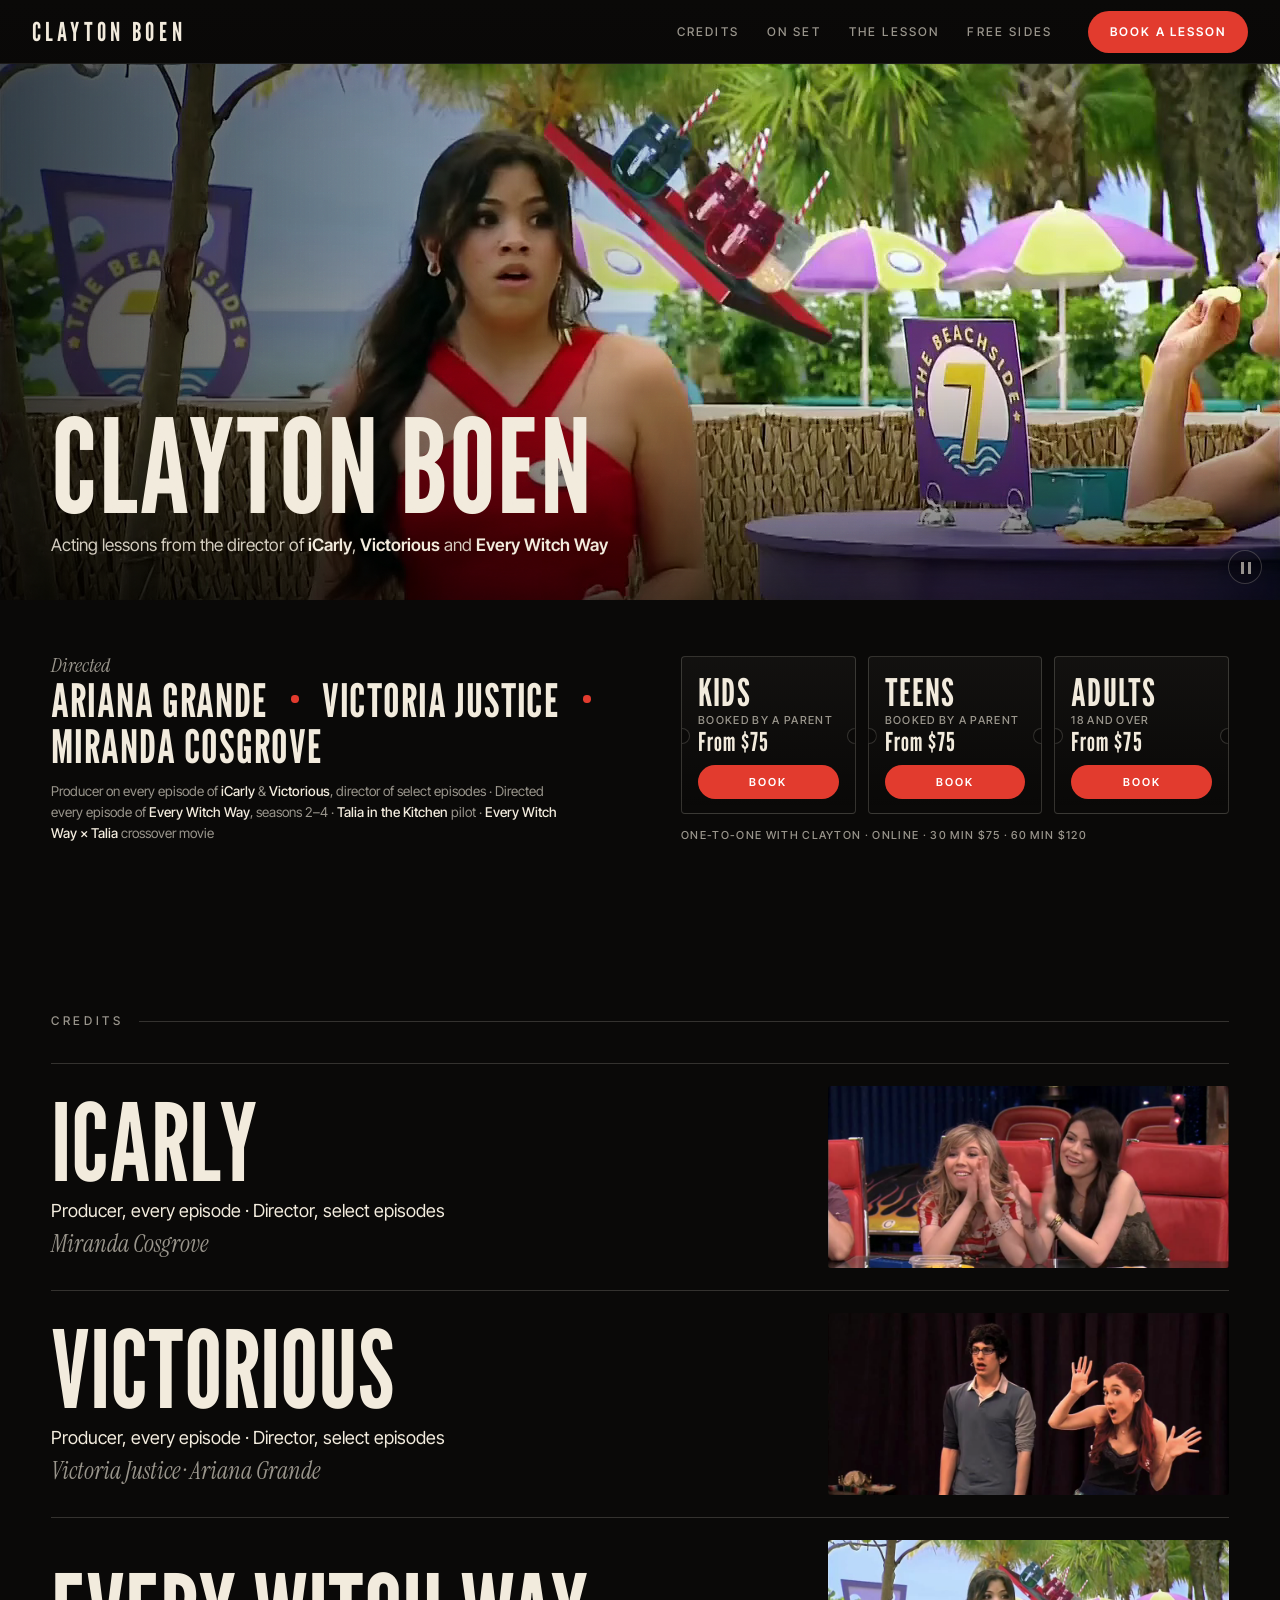
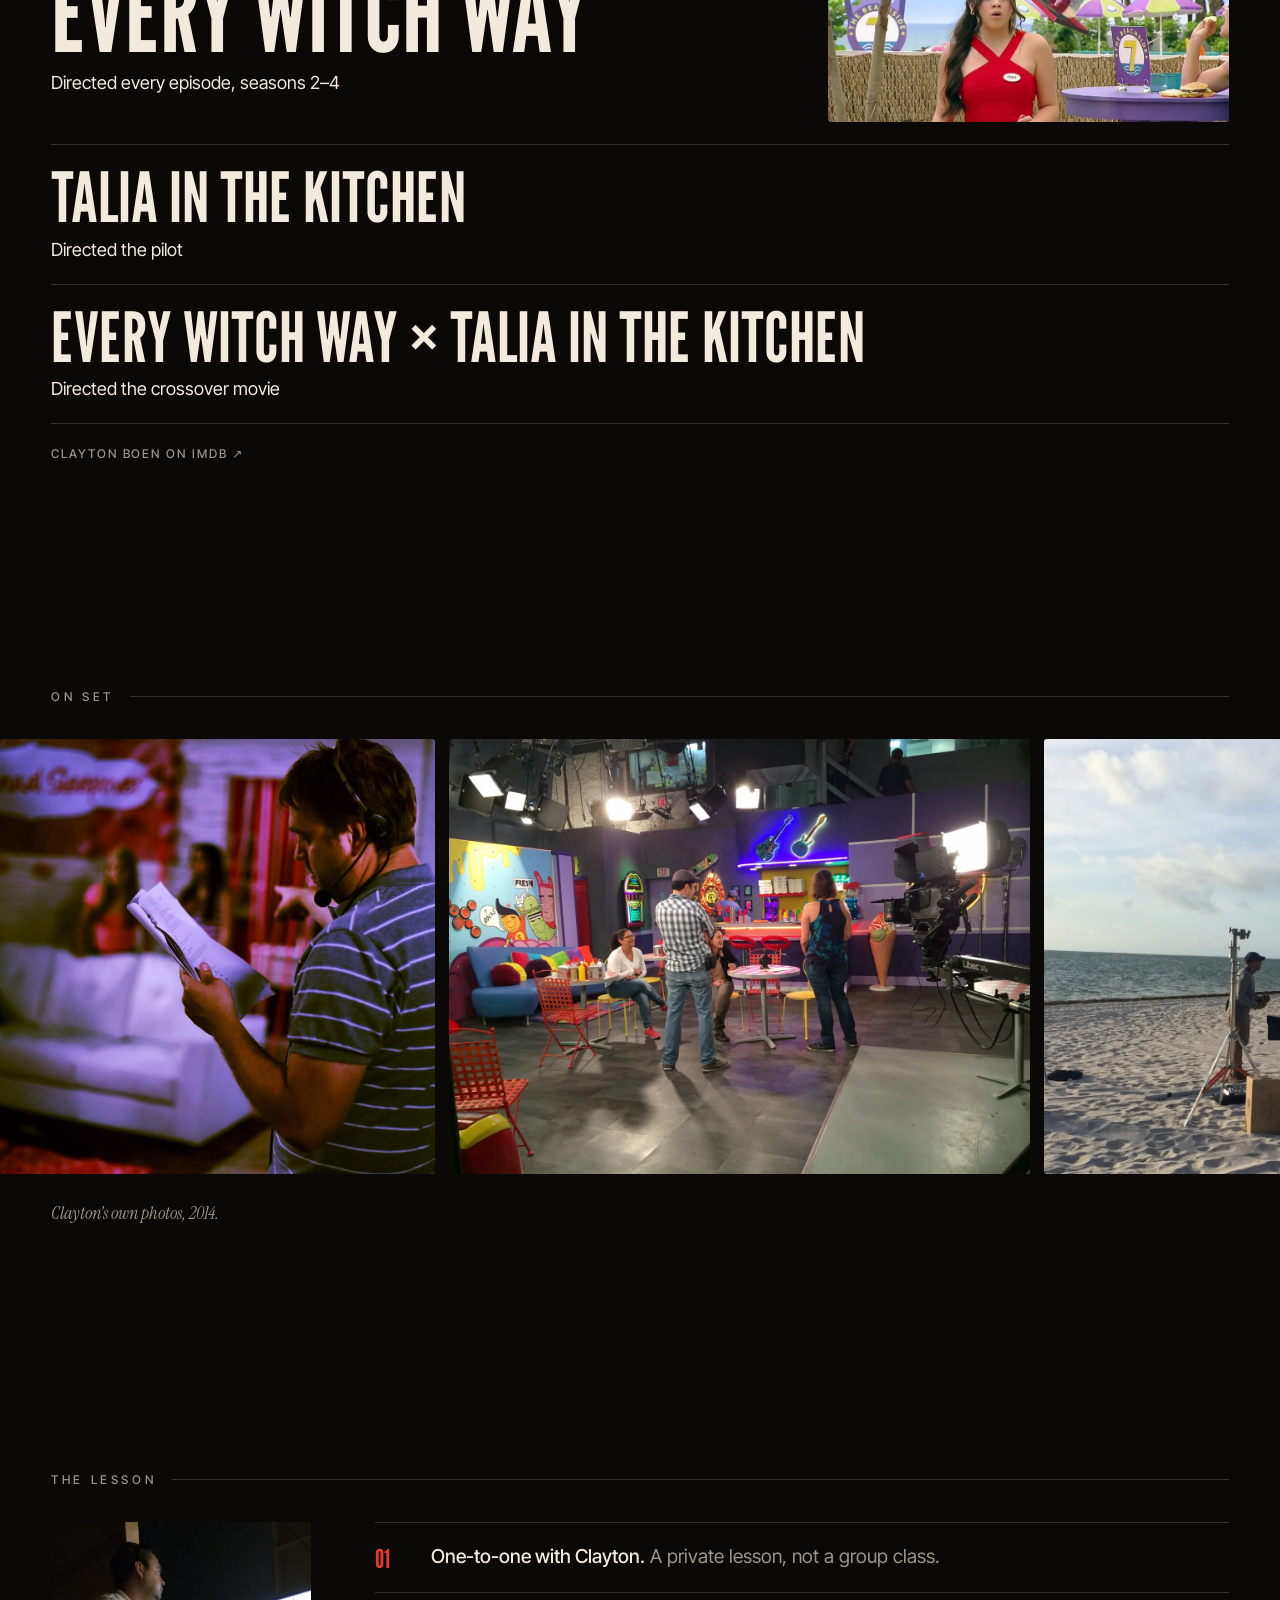
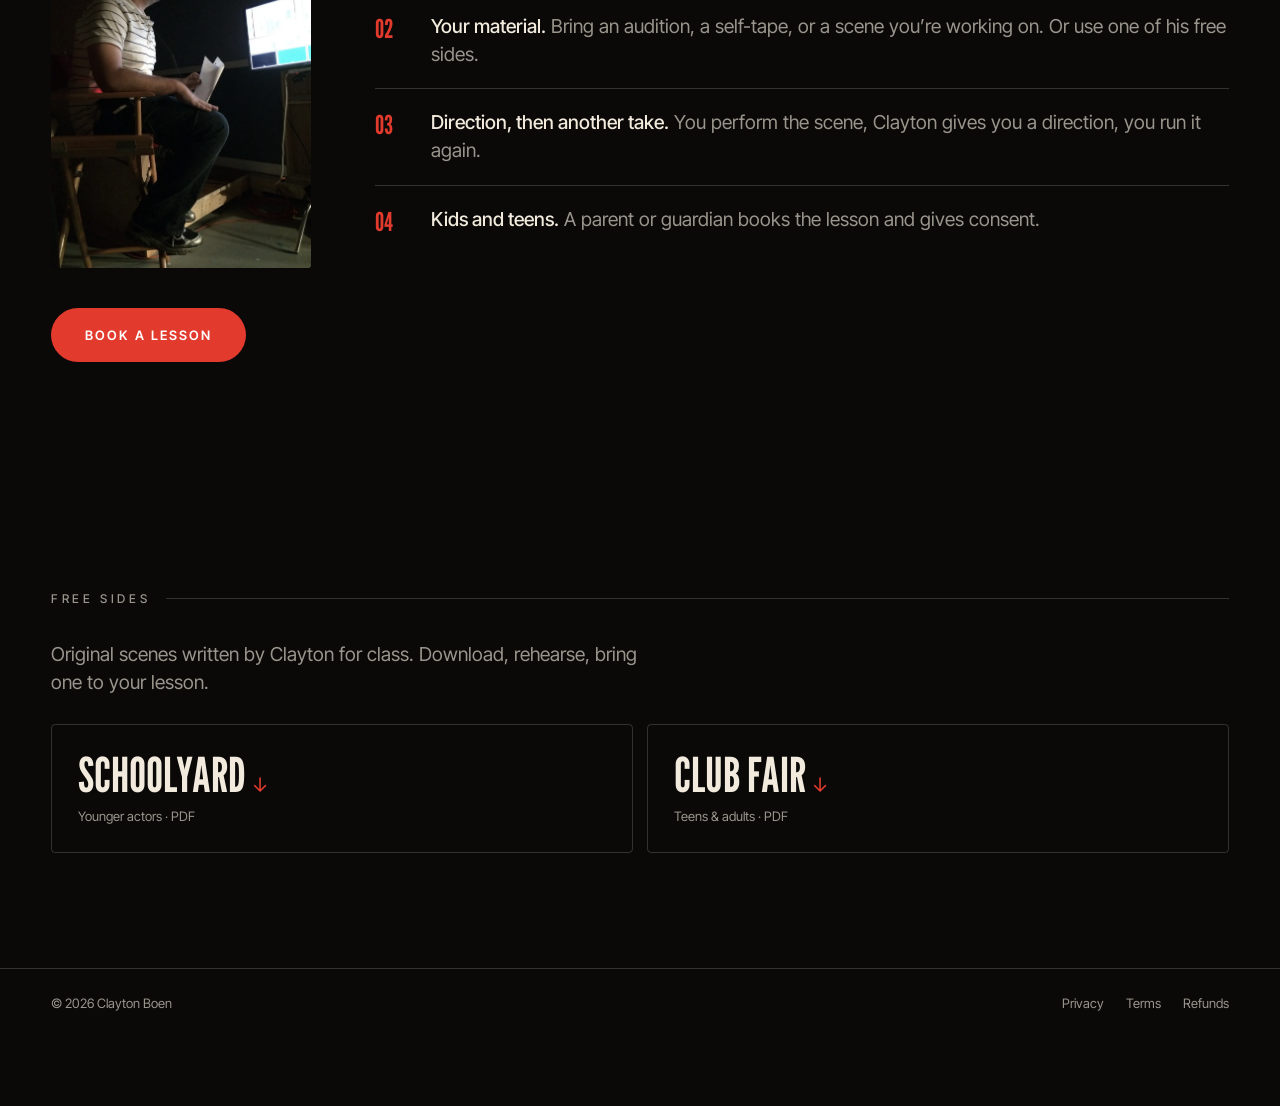
==== commit db7ca4e3: "Fix photos and connect Square booking" ====
--- a/index.html
+++ b/index.html
@@ -11,7 +11,7 @@
 <meta name="theme-color" content="#0a0908">
 <meta name="robots" content="noindex,nofollow">
 <link rel="preload" href="league-gothic.woff2" as="font" type="font/woff2" crossorigin>
-<link rel="stylesheet" href="site.css">
+<link rel="stylesheet" href="site.css?v=2">
 </head>
 <body>
 <a class="skip" href="#lessons">Skip to lessons</a>
@@ -21,7 +21,7 @@
   <nav aria-label="Sections">
     <a href="#credits">Credits</a><a href="#set">On set</a><a href="#lesson">The lesson</a><a href="#sides">Free sides</a>
   </nav>
-  <a class="btn book" href="#book" data-book>Book a lesson</a>
+  <a class="btn book" href="https://book.squareup.com/appointments/0yy4l3ndkojgi0/location/LSBAFZRDBBQDV" target="_blank" rel="noopener" data-book>Book a lesson</a>
 </header>
 
 <main>
@@ -49,16 +49,16 @@
     </div>
 
     <div class="lessons" id="lessons" aria-label="Lessons">
-      <a class="ticket" href="#book" data-book="kids">
-        <span class="who">Kids</span><span class="meta">Booked by a parent</span><span class="go">Book</span>
+      <a class="ticket" href="https://book.squareup.com/appointments/0yy4l3ndkojgi0/location/LSBAFZRDBBQDV" target="_blank" rel="noopener" data-book="kids">
+        <span class="who">Kids</span><span class="meta">Booked by a parent</span><span class="price">From $75</span><span class="go">Book</span>
       </a>
-      <a class="ticket" href="#book" data-book="teens">
-        <span class="who">Teens</span><span class="meta">Booked by a parent</span><span class="go">Book</span>
+      <a class="ticket" href="https://book.squareup.com/appointments/0yy4l3ndkojgi0/location/LSBAFZRDBBQDV" target="_blank" rel="noopener" data-book="teens">
+        <span class="who">Teens</span><span class="meta">Booked by a parent</span><span class="price">From $75</span><span class="go">Book</span>
       </a>
-      <a class="ticket" href="#book" data-book="adults">
-        <span class="who">Adults</span><span class="meta">18 and over</span><span class="go">Book</span>
+      <a class="ticket" href="https://book.squareup.com/appointments/0yy4l3ndkojgi0/location/LSBAFZRDBBQDV" target="_blank" rel="noopener" data-book="adults">
+        <span class="who">Adults</span><span class="meta">18 and over</span><span class="price">From $75</span><span class="go">Book</span>
       </a>
-      <p class="fmt">One-to-one with Clayton</p>
+      <p class="fmt">One-to-one with Clayton · Online · 30&nbsp;min&nbsp;$75 · 60&nbsp;min&nbsp;$120</p>
     </div>
   </div>
 </section>
@@ -88,11 +88,8 @@
   <h2 id="set-h" class="eyebrow">On set</h2>
   <div class="strip" tabindex="0" aria-label="Set photos, scroll sideways">
     <figure class="sq"><img src="script-headset.webp" alt="Clayton reading a script on set, headset on" loading="lazy"></figure>
-    <figure><img src="video-village.webp" alt="Monitors and costume racks behind the set" loading="lazy"></figure>
-    <figure><img src="studio-floor.webp" alt="The studio floor between takes" loading="lazy"></figure>
-    <figure><img src="between-setups.webp" alt="Clayton with a script between setups" loading="lazy"></figure>
-    <figure><img src="hallway-set.webp" alt="A hallway set with a green wall" loading="lazy"></figure>
-    <figure><img src="set-wall.webp" alt="A dressed set wall seen from the rigging" loading="lazy"></figure>
+    <figure><img src="crew-on-set.webp" alt="Crew and actors working a scene on the studio set" loading="lazy"></figure>
+    <figure><img src="beach-crew.webp" alt="Camera crew set up on a Miami beach" loading="lazy"></figure>
   </div>
   <p class="cap">Clayton’s own photos, 2014.</p>
 </section>
@@ -100,7 +97,7 @@
 <section class="lesson" id="lesson" aria-labelledby="lesson-h">
   <h2 id="lesson-h" class="eyebrow">The lesson</h2>
   <div class="cols">
-    <figure class="coach"><img src="clayton-boen.webp" alt="Clayton Boen" loading="lazy" width="660" height="881"></figure>
+    <figure class="coach"><img src="director-chair.webp" alt="Clayton in a director’s chair on set, watching the monitor" loading="lazy" width="1050" height="1400"></figure>
     <ul class="incl">
       <li><span><b>One-to-one with Clayton.</b> A private lesson, not a group class.</span></li>
       <li><span><b>Your material.</b> Bring an audition, a self-tape, or a scene you’re working on. Or use one of his free sides.</span></li>
@@ -108,7 +105,7 @@
       <li><span><b>Kids and teens.</b> A parent or guardian books the lesson and gives consent.</span></li>
     </ul>
   </div>
-  <a class="btn book big" href="#book" data-book>Book a lesson</a>
+  <a class="btn book big" href="https://book.squareup.com/appointments/0yy4l3ndkojgi0/location/LSBAFZRDBBQDV" target="_blank" rel="noopener" data-book>Book a lesson</a>
 </section>
 
 <section class="sides" id="sides" aria-labelledby="sides-h">
@@ -126,44 +123,27 @@
   <nav aria-label="Policies"><a href="privacy.html">Privacy</a><a href="terms.html">Terms</a><a href="refunds.html">Refunds</a></nav>
 </footer>
 
-<a class="dock" href="#book" data-book>Book a lesson</a>
+<a class="dock" href="https://book.squareup.com/appointments/0yy4l3ndkojgi0/location/LSBAFZRDBBQDV" target="_blank" rel="noopener" data-book>Book a lesson</a>
 
 <dialog class="slate" id="book" aria-labelledby="book-h">
   <form method="dialog" class="x"><button aria-label="Close">×</button></form>
   <div class="clap" aria-hidden="true"><i></i></div>
   <h2 id="book-h">Book a lesson</h2>
-  <form id="bookform" novalidate>
-    <fieldset class="pick">
-      <legend>Lesson</legend>
-      <label><input type="radio" name="lesson" value="kids"><span>Kids</span></label>
-      <label><input type="radio" name="lesson" value="teens"><span>Teens</span></label>
-      <label><input type="radio" name="lesson" value="adults" checked><span>Adults</span></label>
-    </fieldset>
-
-    <div class="minor" hidden>
-      <p class="note">Actors under 18 are booked by a parent or guardian.</p>
-      <div class="row">
-        <label>Parent or guardian name<input name="gname" autocomplete="name" required></label>
-        <label>Parent or guardian email<input name="gemail" type="email" autocomplete="email" required></label>
-      </div>
-      <div class="row">
-        <label>Actor’s first name<input name="aname" autocomplete="off" required></label>
-        <label>Actor’s age<input name="aage" inputmode="numeric" pattern="[0-9]*" maxlength="2" required></label>
-      </div>
-      <label class="chk"><input type="checkbox" name="consent" required><span>I’m this actor’s parent or legal guardian and I consent to their lesson with Clayton Boen.</span></label>
-      <label class="chk"><input type="checkbox" name="present" required><span>I’ll be present or nearby for the lesson.</span></label>
-    </div>
-    <p class="agree">By continuing you <span class="adult">confirm you’re 18 or older and </span>agree to the <a href="terms.html" target="_blank">Terms</a> and <a href="refunds.html" target="_blank">Refund policy</a>.</p>
-
-    <button class="btn go" type="submit">Pick a time &amp; pay</button>
-    <p class="err" role="alert" hidden></p>
-    <p class="sq">Times and payment by Square.</p>
-  </form>
-  <div class="done" hidden>
-    <p class="big">Thanks. Online scheduling opens soon.</p>
-  </div>
+  <fieldset class="pick">
+    <legend>Lesson</legend>
+    <label><input type="radio" name="lesson" value="kids"><span>Kids</span><em>From $75</em></label>
+    <label><input type="radio" name="lesson" value="teens"><span>Teens</span><em>From $75</em></label>
+    <label><input type="radio" name="lesson" value="adults" checked><span>Adults</span><em>From $75</em></label>
+  </fieldset>
+  <p class="note minor" hidden>Actors under 18 are booked by a parent or guardian.</p>
+  <ul class="rates">
+    <li><span>30 minutes</span><b>$75</b></li>
+    <li><span>60 minutes</span><b>$120</b></li>
+  </ul>
+  <p class="sq">Online, one-to-one with Clayton. Pick your time and pay securely through Square.</p>
+  <a class="btn go" id="square-book" href="https://book.squareup.com/appointments/0yy4l3ndkojgi0/location/LSBAFZRDBBQDV" target="_blank" rel="noopener">Book a lesson</a>
 </dialog>
 
-<script src="site.js" defer></script>
+<script src="site.js?v=2" defer></script>
 </body>
 </html>
--- a/site.css
+++ b/site.css
@@ -205,3 +205,8 @@
 
 [hidden]{display:none!important}
 .agree{margin:0;font:400 12.5px/1.5 var(--sans);color:var(--dim)}
+
+.rates{list-style:none;margin:16px 0 0;padding:0}
+.rates li{display:flex;justify-content:space-between;align-items:baseline;gap:16px;padding:14px 0;border-top:1px solid var(--rule);font:400 16px/1.3 var(--sans)}
+.rates b{font:400 28px/1 var(--tall);letter-spacing:.04em}
+.slate .btn.go{height:auto;min-height:52px;padding:14px 18px;text-align:center;white-space:normal;line-height:1.35}
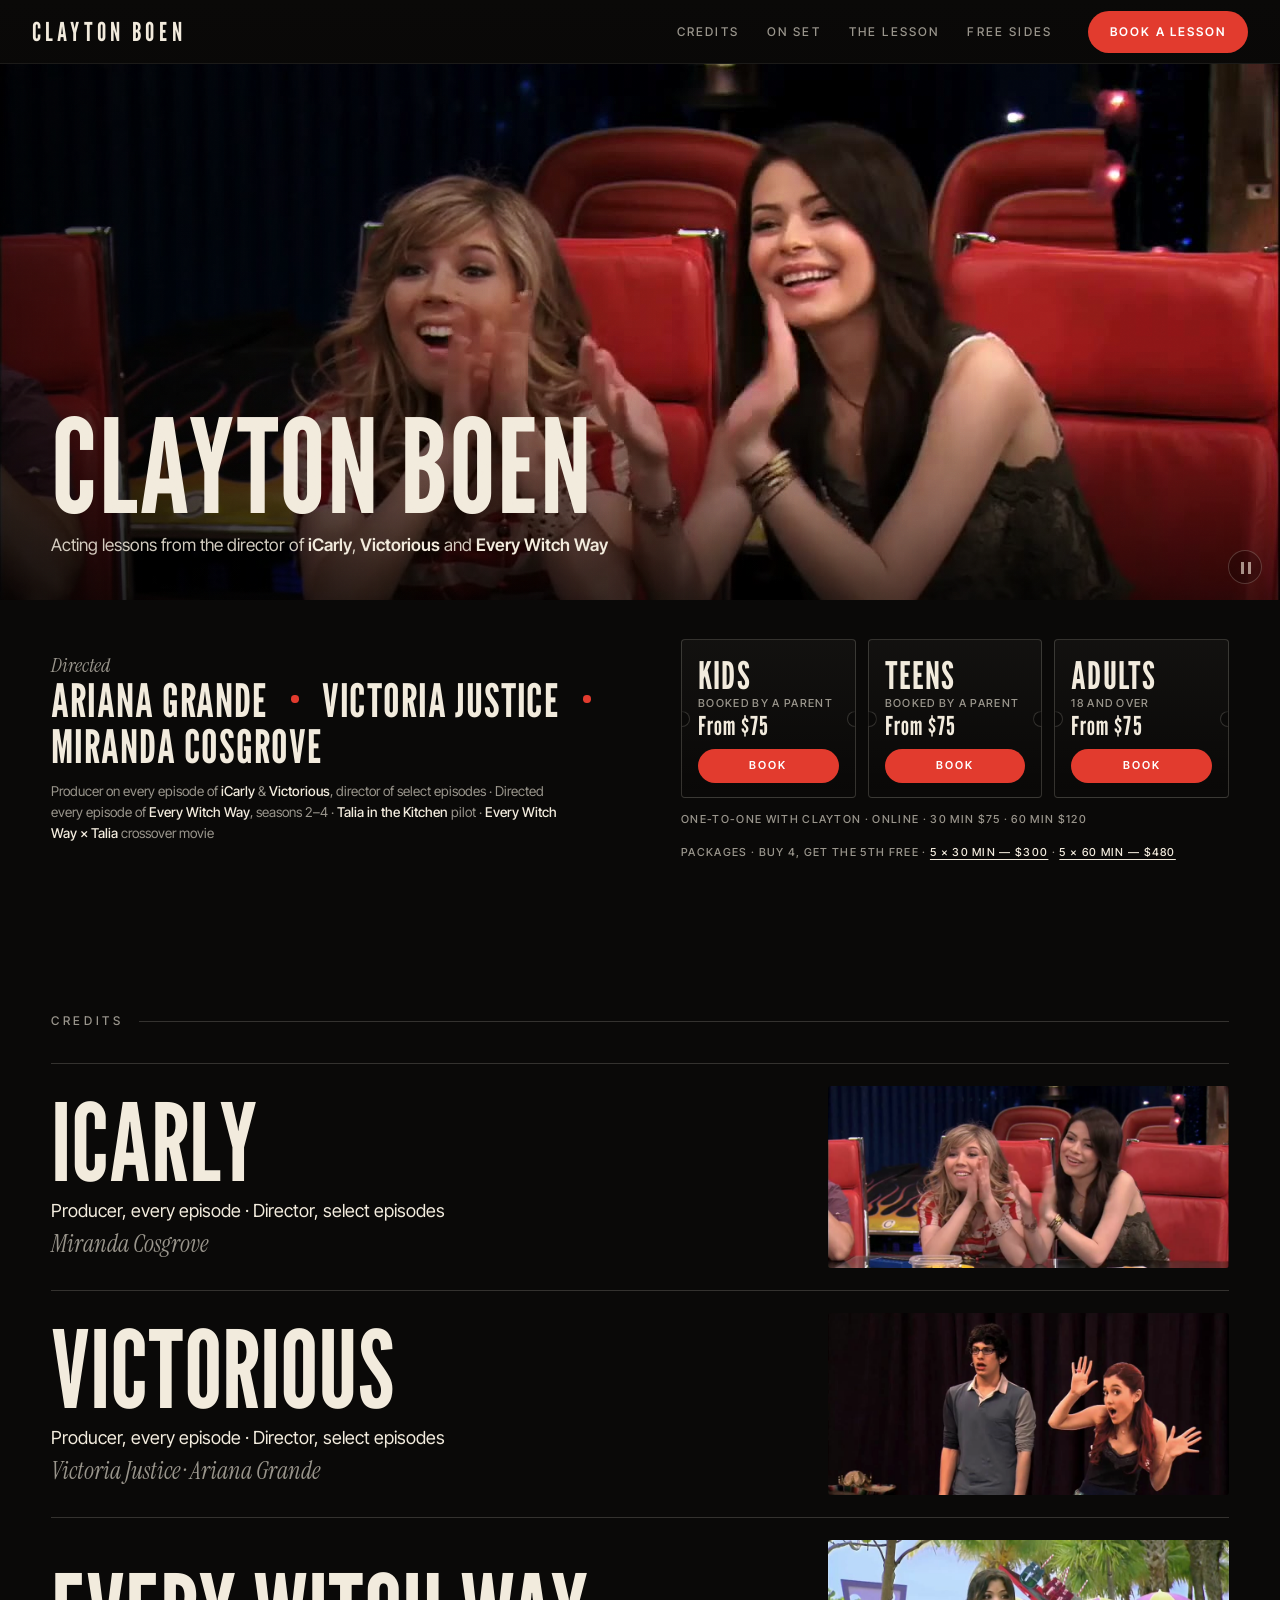
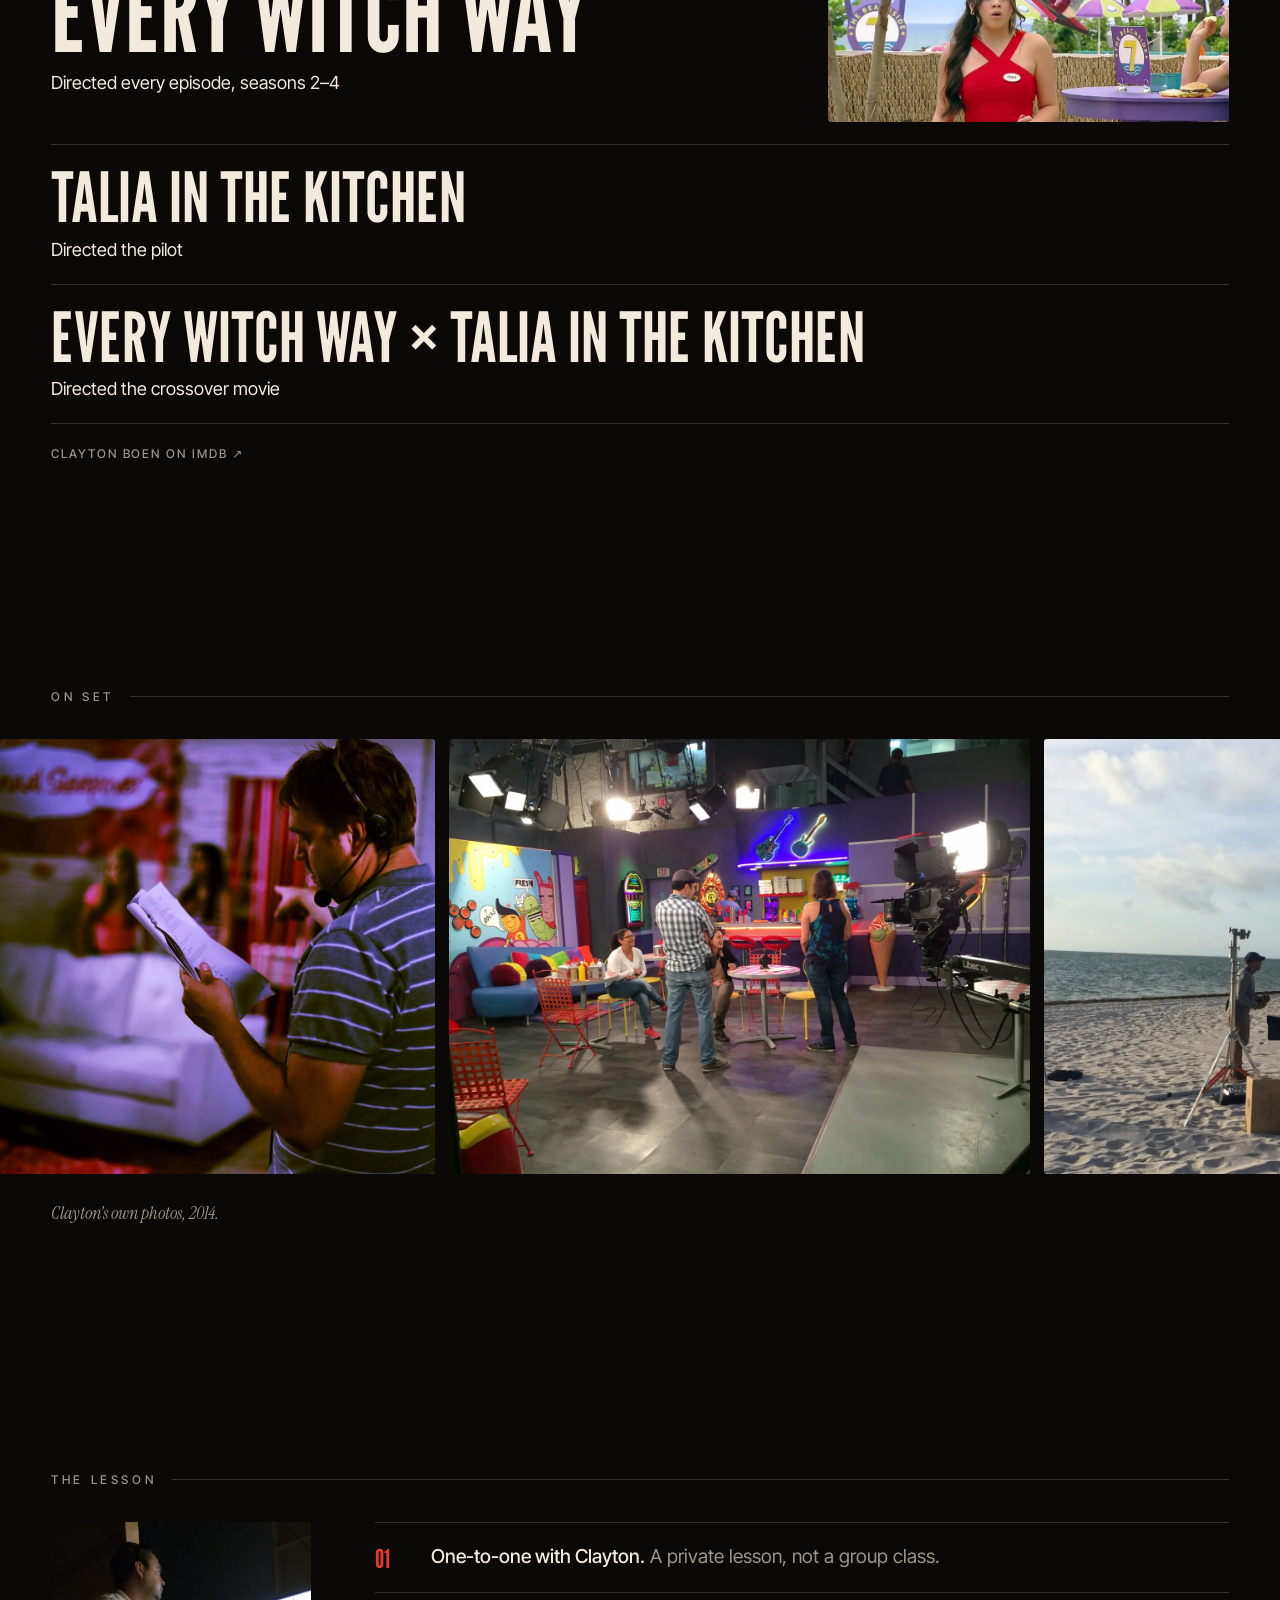
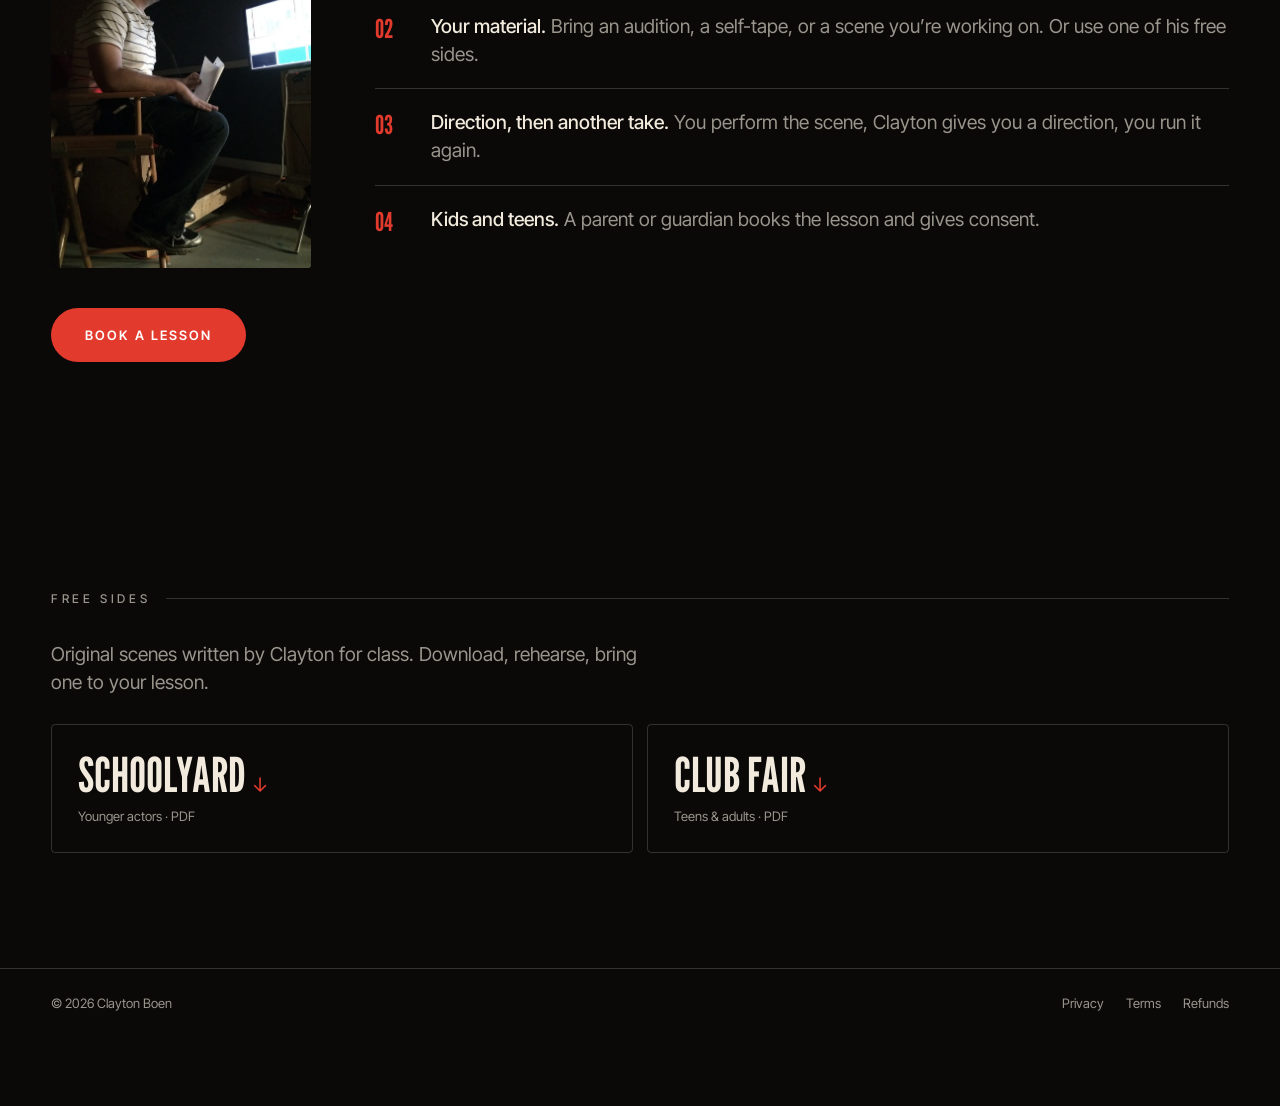
==== commit 47f50f30: "Add lesson packages" ====
--- a/index.html
+++ b/index.html
@@ -11,7 +11,7 @@
 <meta name="theme-color" content="#0a0908">
 <meta name="robots" content="noindex,nofollow">
 <link rel="preload" href="league-gothic.woff2" as="font" type="font/woff2" crossorigin>
-<link rel="stylesheet" href="site.css?v=2">
+<link rel="stylesheet" href="site.css?v=3">
 </head>
 <body>
 <a class="skip" href="#lessons">Skip to lessons</a>
@@ -59,6 +59,7 @@
         <span class="who">Adults</span><span class="meta">18 and over</span><span class="price">From $75</span><span class="go">Book</span>
       </a>
       <p class="fmt">One-to-one with Clayton · Online · 30&nbsp;min&nbsp;$75 · 60&nbsp;min&nbsp;$120</p>
+      <p class="fmt pkgs">Packages · Buy 4, get the 5th free · <a href="https://square.link/u/VOw4MfH9" target="_blank" rel="noopener">5&nbsp;×&nbsp;30&nbsp;min&nbsp;—&nbsp;$300</a> · <a href="https://square.link/u/hAFQ3nW9" target="_blank" rel="noopener">5&nbsp;×&nbsp;60&nbsp;min&nbsp;—&nbsp;$480</a></p>
     </div>
   </div>
 </section>
@@ -142,8 +143,14 @@
   </ul>
   <p class="sq">Online, one-to-one with Clayton. Pick your time and pay securely through Square.</p>
   <a class="btn go" id="square-book" href="https://book.squareup.com/appointments/0yy4l3ndkojgi0/location/LSBAFZRDBBQDV" target="_blank" rel="noopener">Book a lesson</a>
+  <div class="packs">
+    <p class="packs-h">Packages · Buy 4, get the 5th free</p>
+    <a class="pack" href="https://square.link/u/VOw4MfH9" target="_blank" rel="noopener"><span>5 × 30 min</span><b>$300</b></a>
+    <a class="pack" href="https://square.link/u/hAFQ3nW9" target="_blank" rel="noopener"><span>5 × 60 min</span><b>$480</b></a>
+    <p class="sq">Pay once. Clayton sets your weekly time.</p>
+  </div>
 </dialog>
 
-<script src="site.js?v=2" defer></script>
+<script src="site.js?v=3" defer></script>
 </body>
 </html>
--- a/site.css
+++ b/site.css
@@ -210,3 +210,13 @@
 .rates li{display:flex;justify-content:space-between;align-items:baseline;gap:16px;padding:14px 0;border-top:1px solid var(--rule);font:400 16px/1.3 var(--sans)}
 .rates b{font:400 28px/1 var(--tall);letter-spacing:.04em}
 .slate .btn.go{height:auto;min-height:52px;padding:14px 18px;text-align:center;white-space:normal;line-height:1.35}
+
+.fmt.pkgs{margin-top:6px}
+.fmt a{color:var(--ivory);text-decoration:underline;text-underline-offset:3px}
+.fmt a:hover{color:#fff}
+.packs{margin-top:22px;padding-top:4px;border-top:1px solid var(--rule)}
+.packs-h{margin:0 0 4px;font:500 11px/1.4 var(--sans);letter-spacing:.12em;text-transform:uppercase;color:var(--dim)}
+.pack{display:flex;justify-content:space-between;align-items:baseline;gap:16px;padding:12px 0;border-bottom:1px solid var(--rule);text-decoration:none;font:400 16px/1.3 var(--sans);color:var(--ivory)}
+.pack b{font:400 28px/1 var(--tall);letter-spacing:.04em}
+.pack:hover{color:#fff}
+.pack:hover b{color:var(--red)}
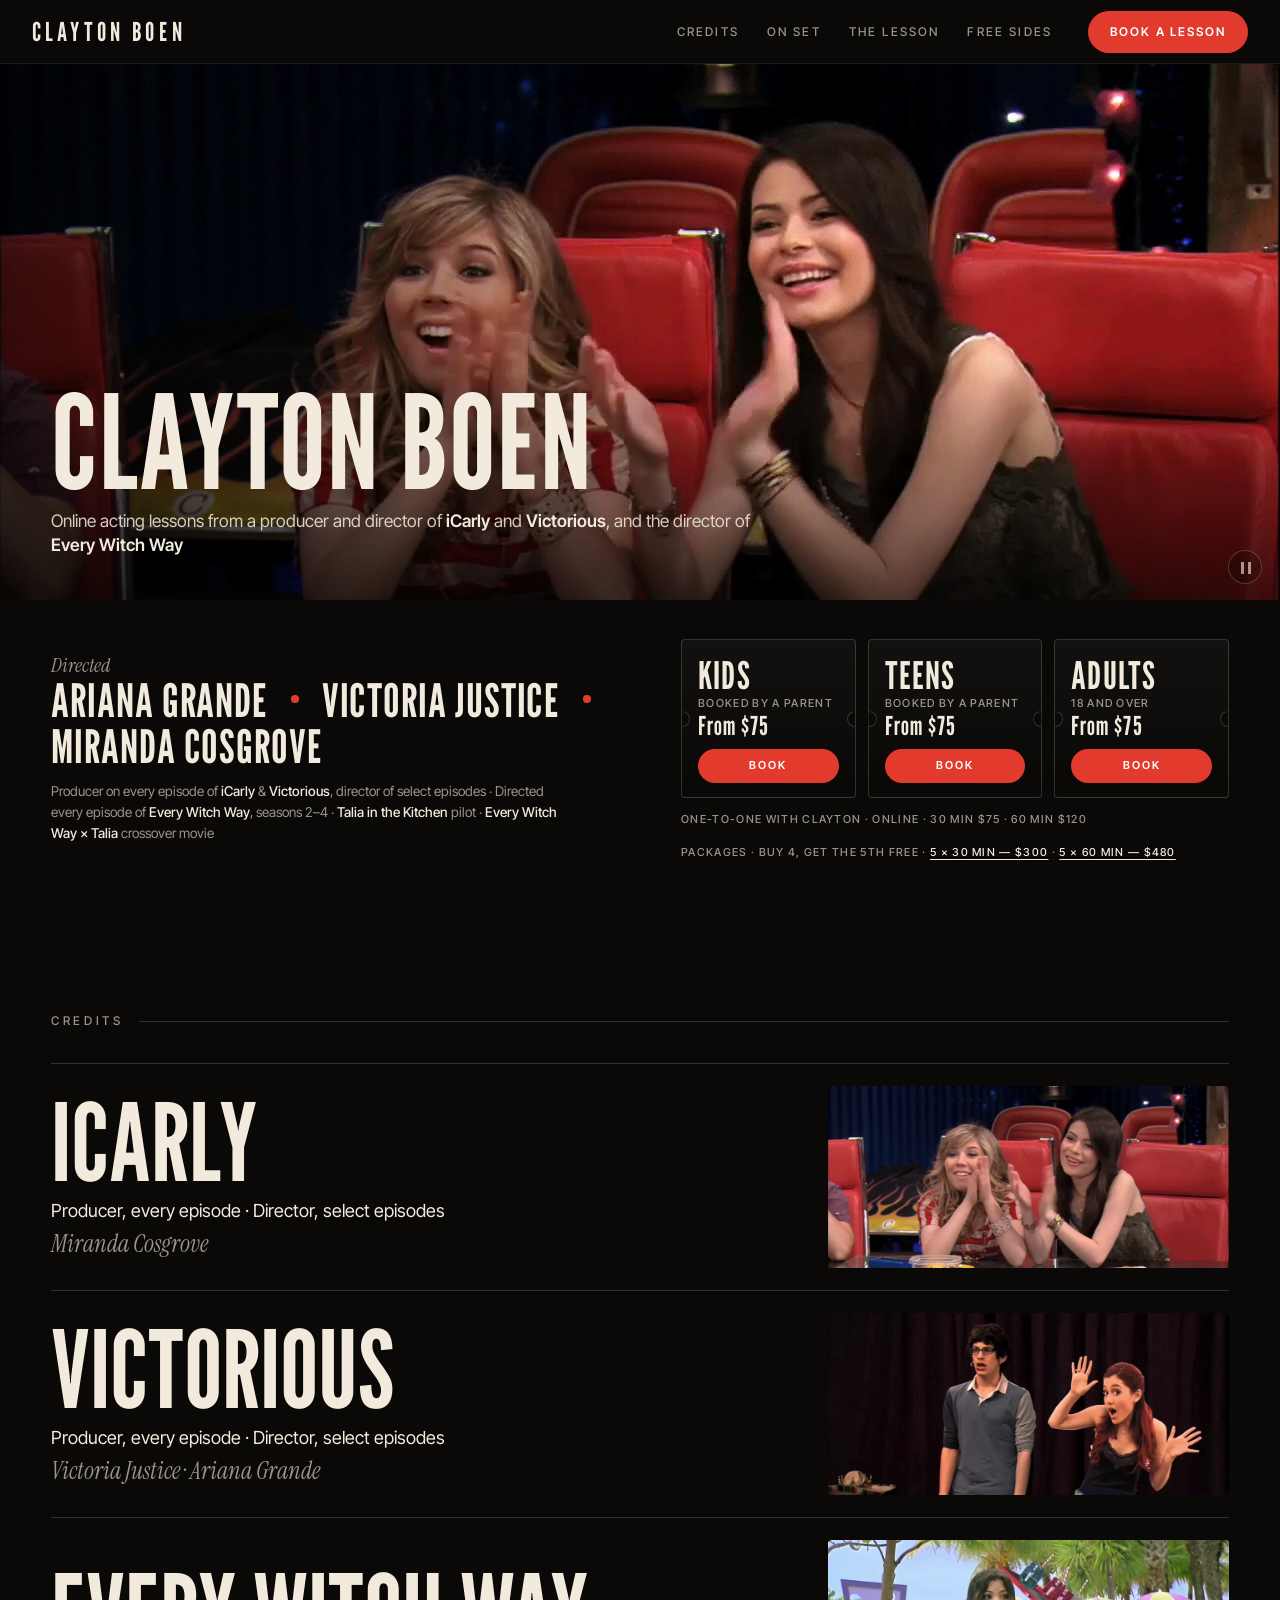
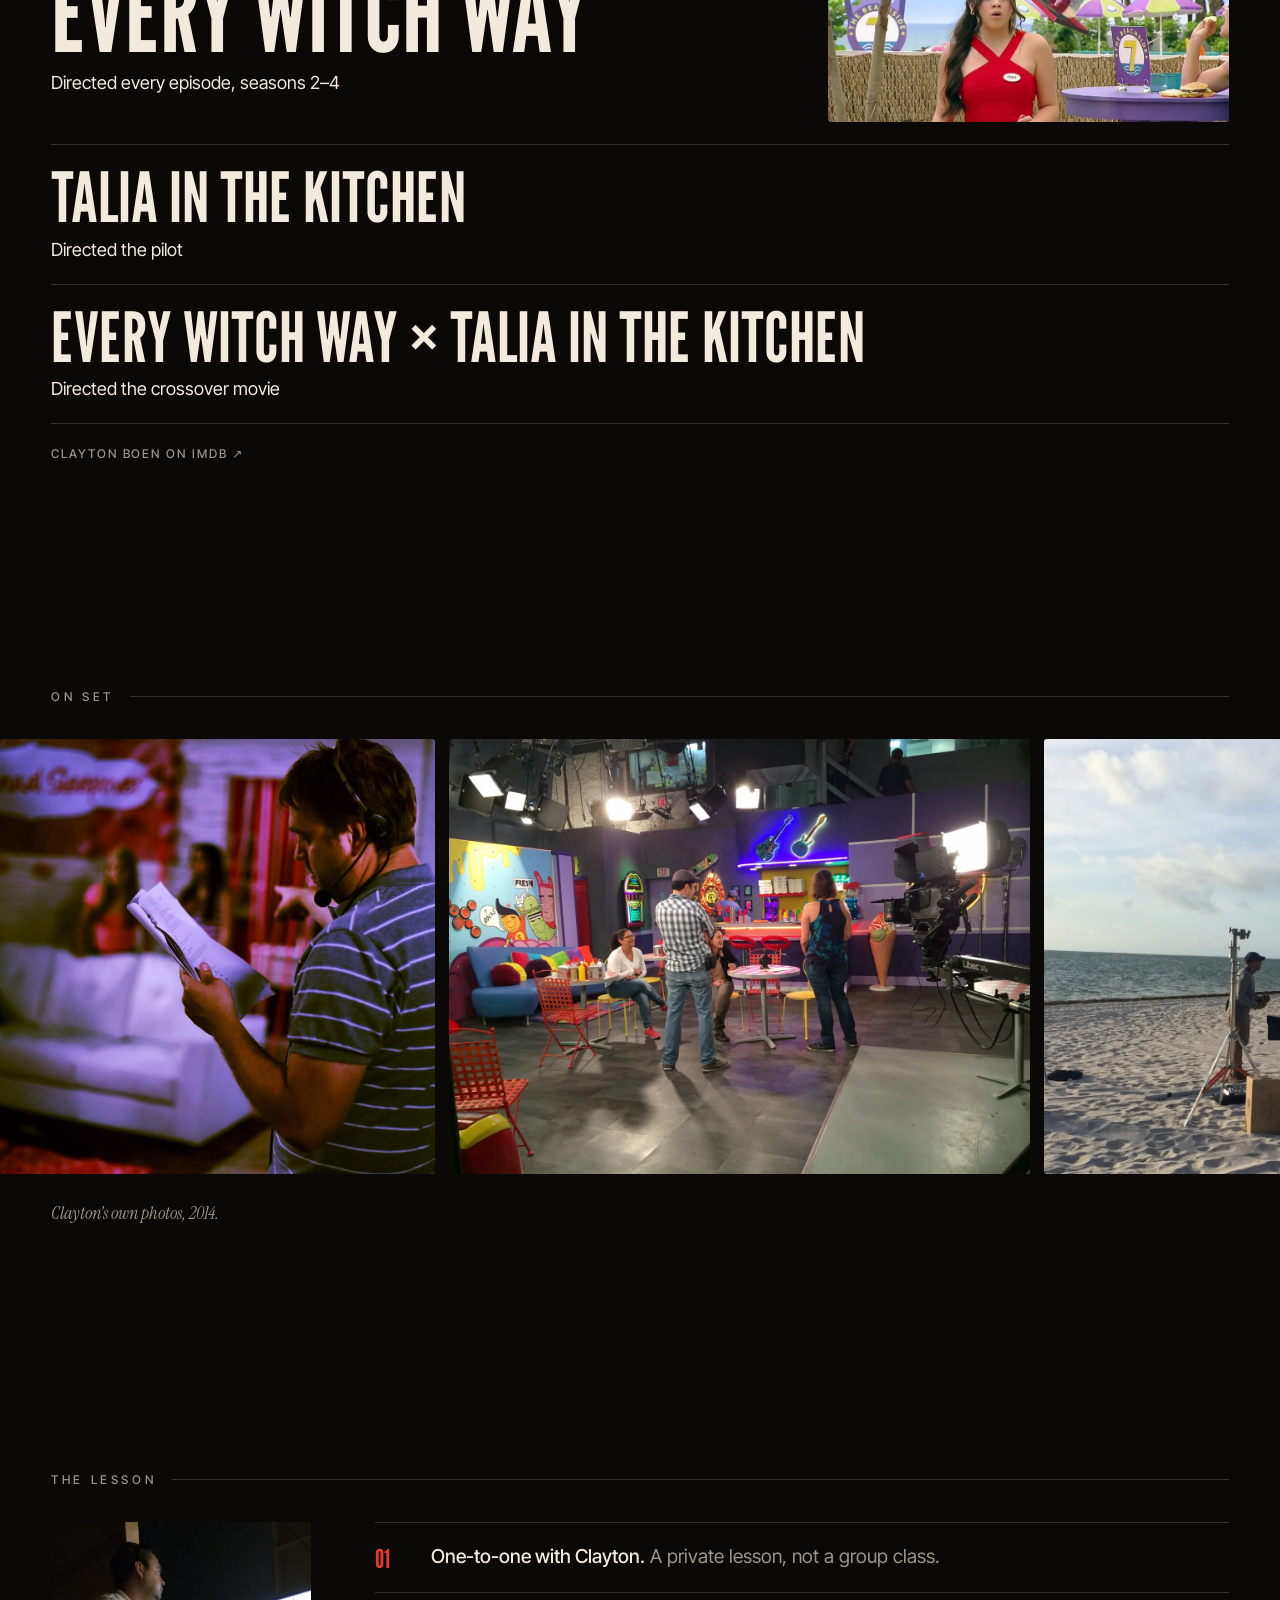
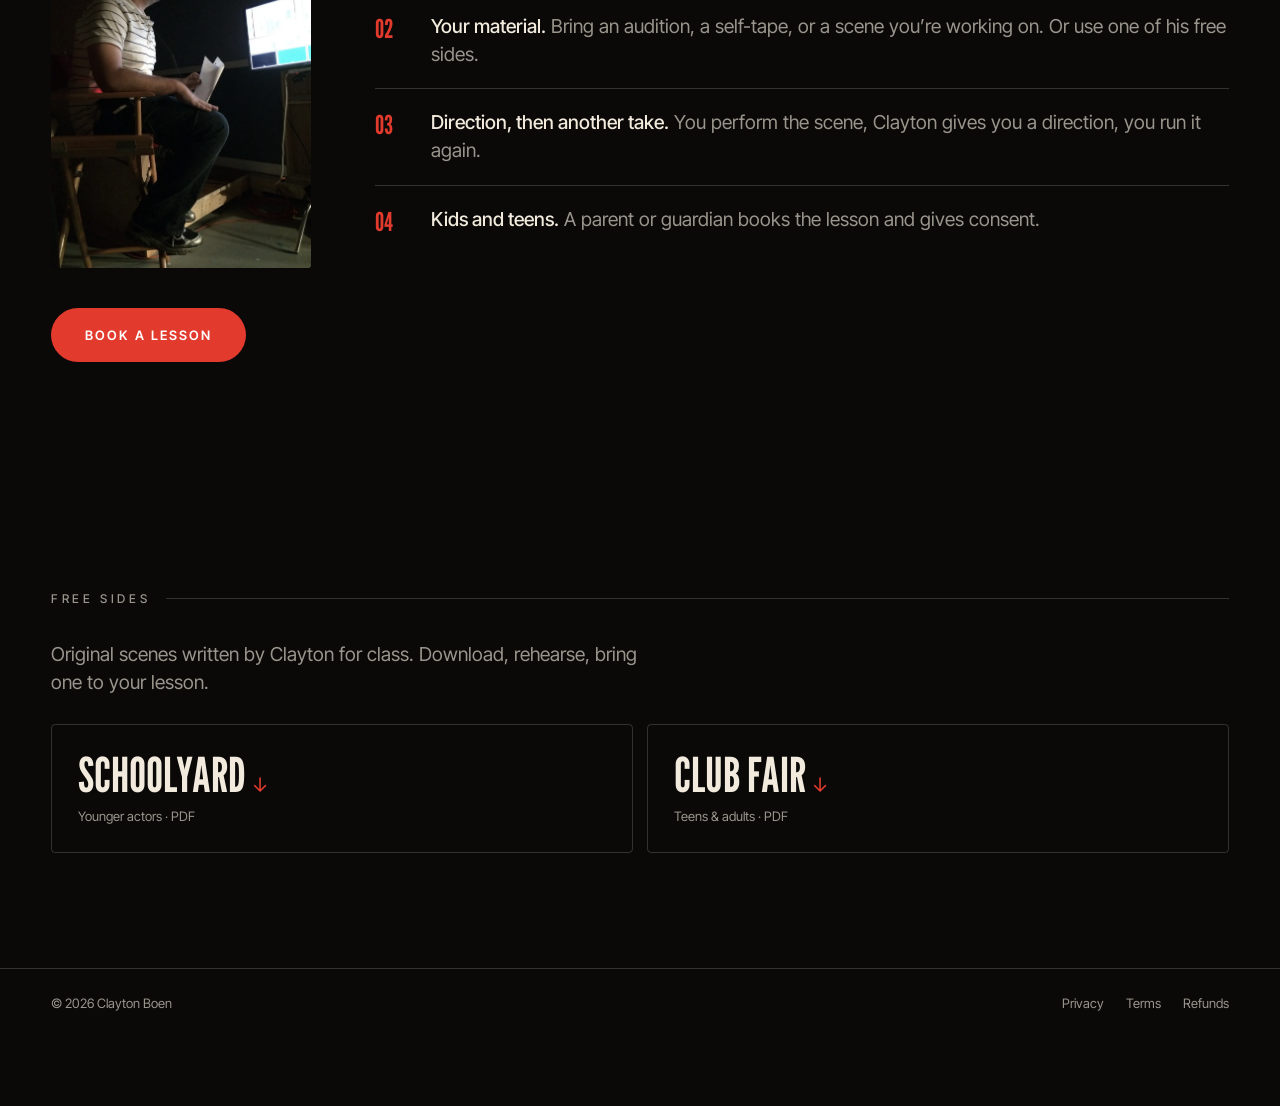
==== commit a62341a3: "Go live on onlineactingclasses.net" ====
--- a/index.html
+++ b/index.html
@@ -3,15 +3,52 @@
 <head>
 <meta charset="utf-8">
 <meta name="viewport" content="width=device-width,initial-scale=1,viewport-fit=cover">
-<title>Clayton Boen — Acting Lessons</title>
-<meta name="description" content="One-to-one acting lessons for kids, teens and adults with Clayton Boen, producer on every episode of iCarly and Victorious, director of select episodes, and director of every episode of Every Witch Way seasons 2–4.">
-<meta property="og:title" content="Clayton Boen — Acting Lessons">
-<meta property="og:description" content="Acting lessons from the director of iCarly, Victorious and Every Witch Way.">
-<meta property="og:image" content="hero-wide.jpg">
+<title>Online Acting Classes for Kids, Teens &amp; Adults | The Second Take</title>
+<meta name="description" content="Online acting classes for kids, teens and adults. One-to-one with Clayton Boen, producer on iCarly and Victorious and director of Every Witch Way. From $75.">
+<link rel="canonical" href="https://onlineactingclasses.net/">
+<meta property="og:type" content="website">
+<meta property="og:site_name" content="The Second Take">
+<meta property="og:title" content="Online Acting Classes for Kids, Teens &amp; Adults | The Second Take">
+<meta property="og:description" content="Online acting classes for kids, teens and adults. One-to-one with Clayton Boen, producer on iCarly and Victorious and director of Every Witch Way. From $75.">
+<meta property="og:url" content="https://onlineactingclasses.net/">
+<meta property="og:image" content="https://onlineactingclasses.net/hero-wide.jpg">
+<meta name="twitter:card" content="summary_large_image">
+<meta name="twitter:title" content="Online Acting Classes for Kids, Teens &amp; Adults | The Second Take">
+<meta name="twitter:description" content="Online acting classes for kids, teens and adults. One-to-one with Clayton Boen, producer on iCarly and Victorious and director of Every Witch Way. From $75.">
+<meta name="twitter:image" content="https://onlineactingclasses.net/hero-wide.jpg">
 <meta name="theme-color" content="#0a0908">
-<meta name="robots" content="noindex,nofollow">
 <link rel="preload" href="league-gothic.woff2" as="font" type="font/woff2" crossorigin>
-<link rel="stylesheet" href="site.css?v=3">
+<link rel="stylesheet" href="site.css?v=4">
+<script type="application/ld+json">
+{
+  "@context": "https://schema.org",
+  "@type": ["ProfessionalService", "EducationalOrganization"],
+  "name": "The Second Take",
+  "url": "https://onlineactingclasses.net/",
+  "description": "Online acting classes for kids, teens and adults. Private one-to-one lessons with Clayton Boen.",
+  "founder": {
+    "@type": "Person",
+    "name": "Clayton Boen",
+    "url": "https://onlineactingclasses.net/",
+    "sameAs": "https://www.imdb.com/find/?q=Clayton%20Boen"
+  },
+  "areaServed": "Online",
+  "offers": [
+    {
+      "@type": "Offer",
+      "name": "Acting lesson, 30 minutes",
+      "price": "75",
+      "priceCurrency": "USD"
+    },
+    {
+      "@type": "Offer",
+      "name": "Acting lesson, 60 minutes",
+      "price": "120",
+      "priceCurrency": "USD"
+    }
+  ]
+}
+</script>
 </head>
 <body>
 <a class="skip" href="#lessons">Skip to lessons</a>
@@ -25,7 +62,7 @@
 </header>
 
 <main>
-<section class="first" aria-label="Clayton Boen, acting lessons">
+<section class="first" aria-label="Clayton Boen, online acting lessons">
   <div class="screen">
     <video class="reel" autoplay muted loop playsinline preload="auto" poster="hero-wide.jpg" aria-label="Moments from iCarly, Victorious and Every Witch Way">
       <source media="(max-width: 700px)" src="hero-mobile.mp4" type="video/mp4">
@@ -36,7 +73,7 @@
     <div class="shade" aria-hidden="true"></div>
     <div class="title">
       <h1>Clayton Boen</h1>
-      <p class="line">Acting lessons from the director of <b>iCarly</b>, <b>Victorious</b> and <b>Every&nbsp;Witch&nbsp;Way</b></p>
+      <p class="line">Online acting lessons from a producer and director of <b>iCarly</b> and <b>Victorious</b>, and the director of <b>Every&nbsp;Witch&nbsp;Way</b></p>
     </div>
     <button class="pause" type="button" aria-label="Pause the reel" aria-pressed="false"><span></span></button>
   </div>
@@ -151,6 +188,6 @@
   </div>
 </dialog>
 
-<script src="site.js?v=3" defer></script>
+<script src="site.js?v=4" defer></script>
 </body>
 </html>
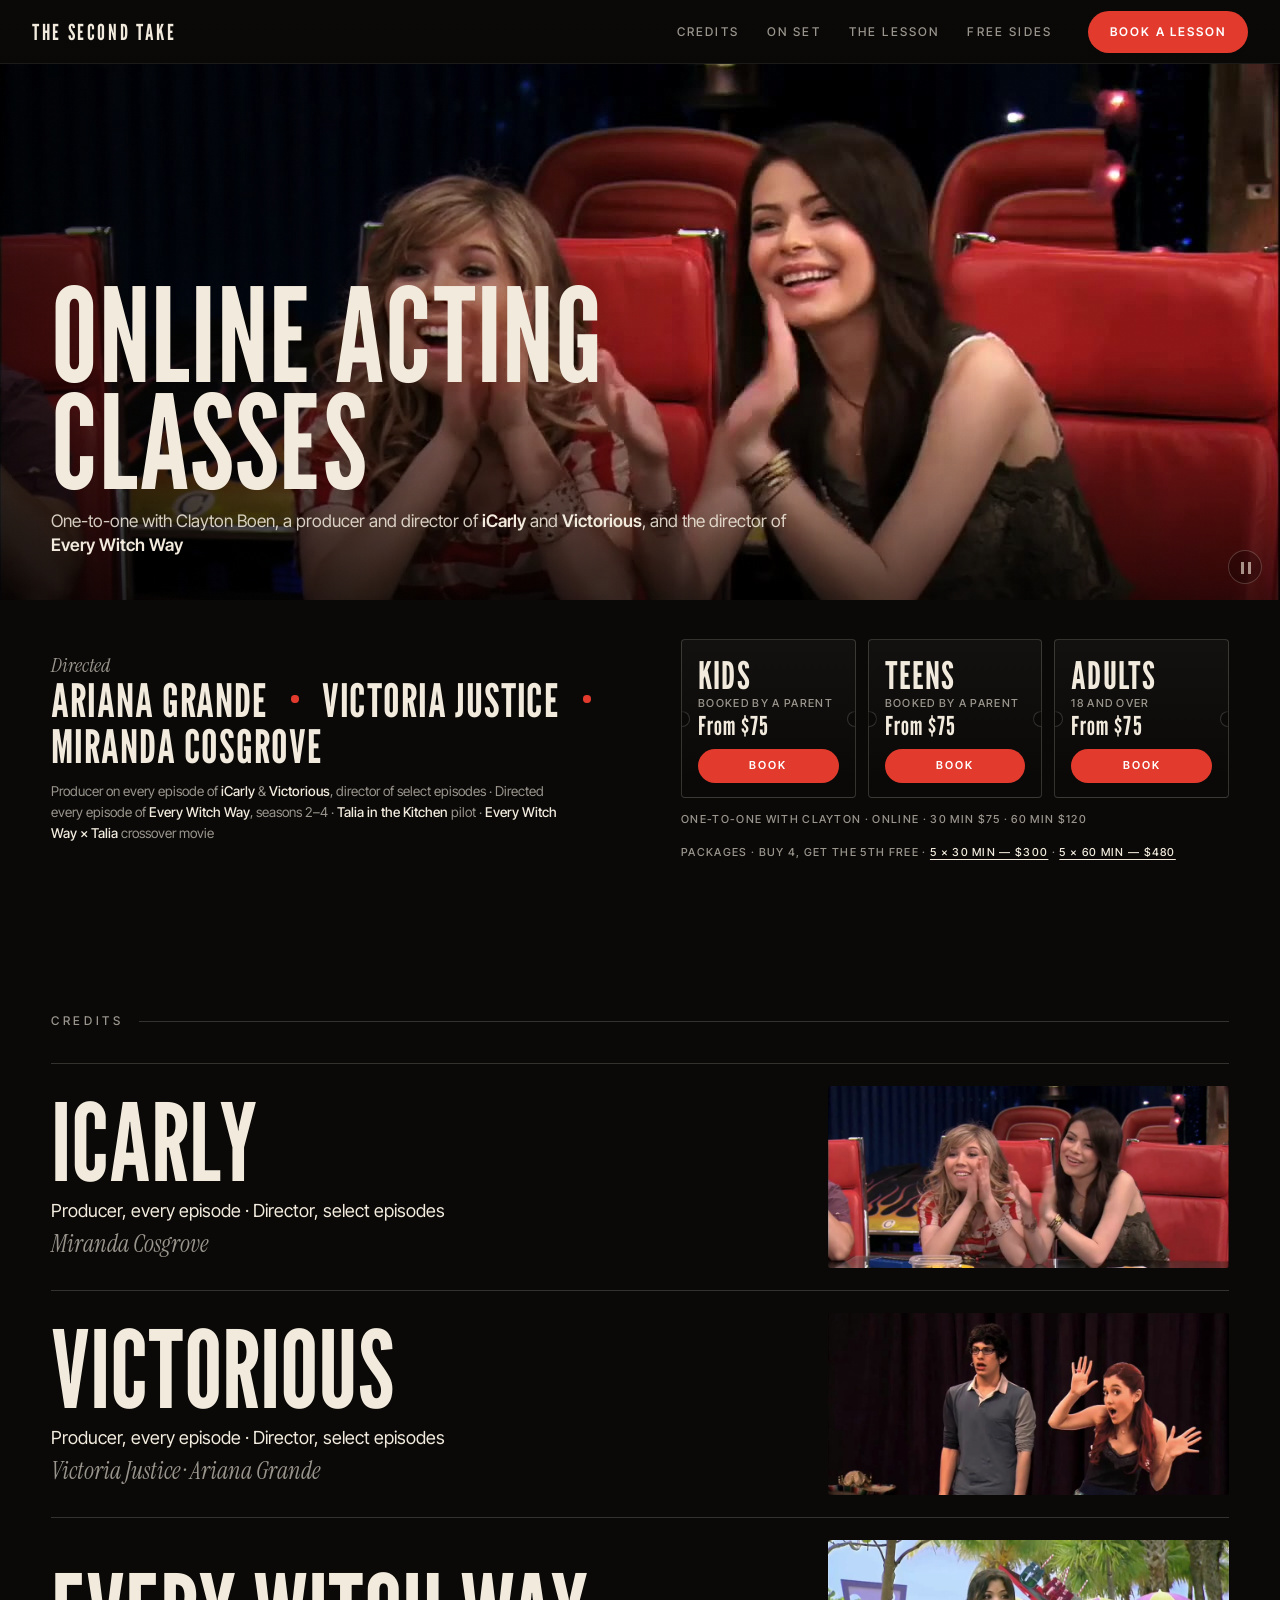
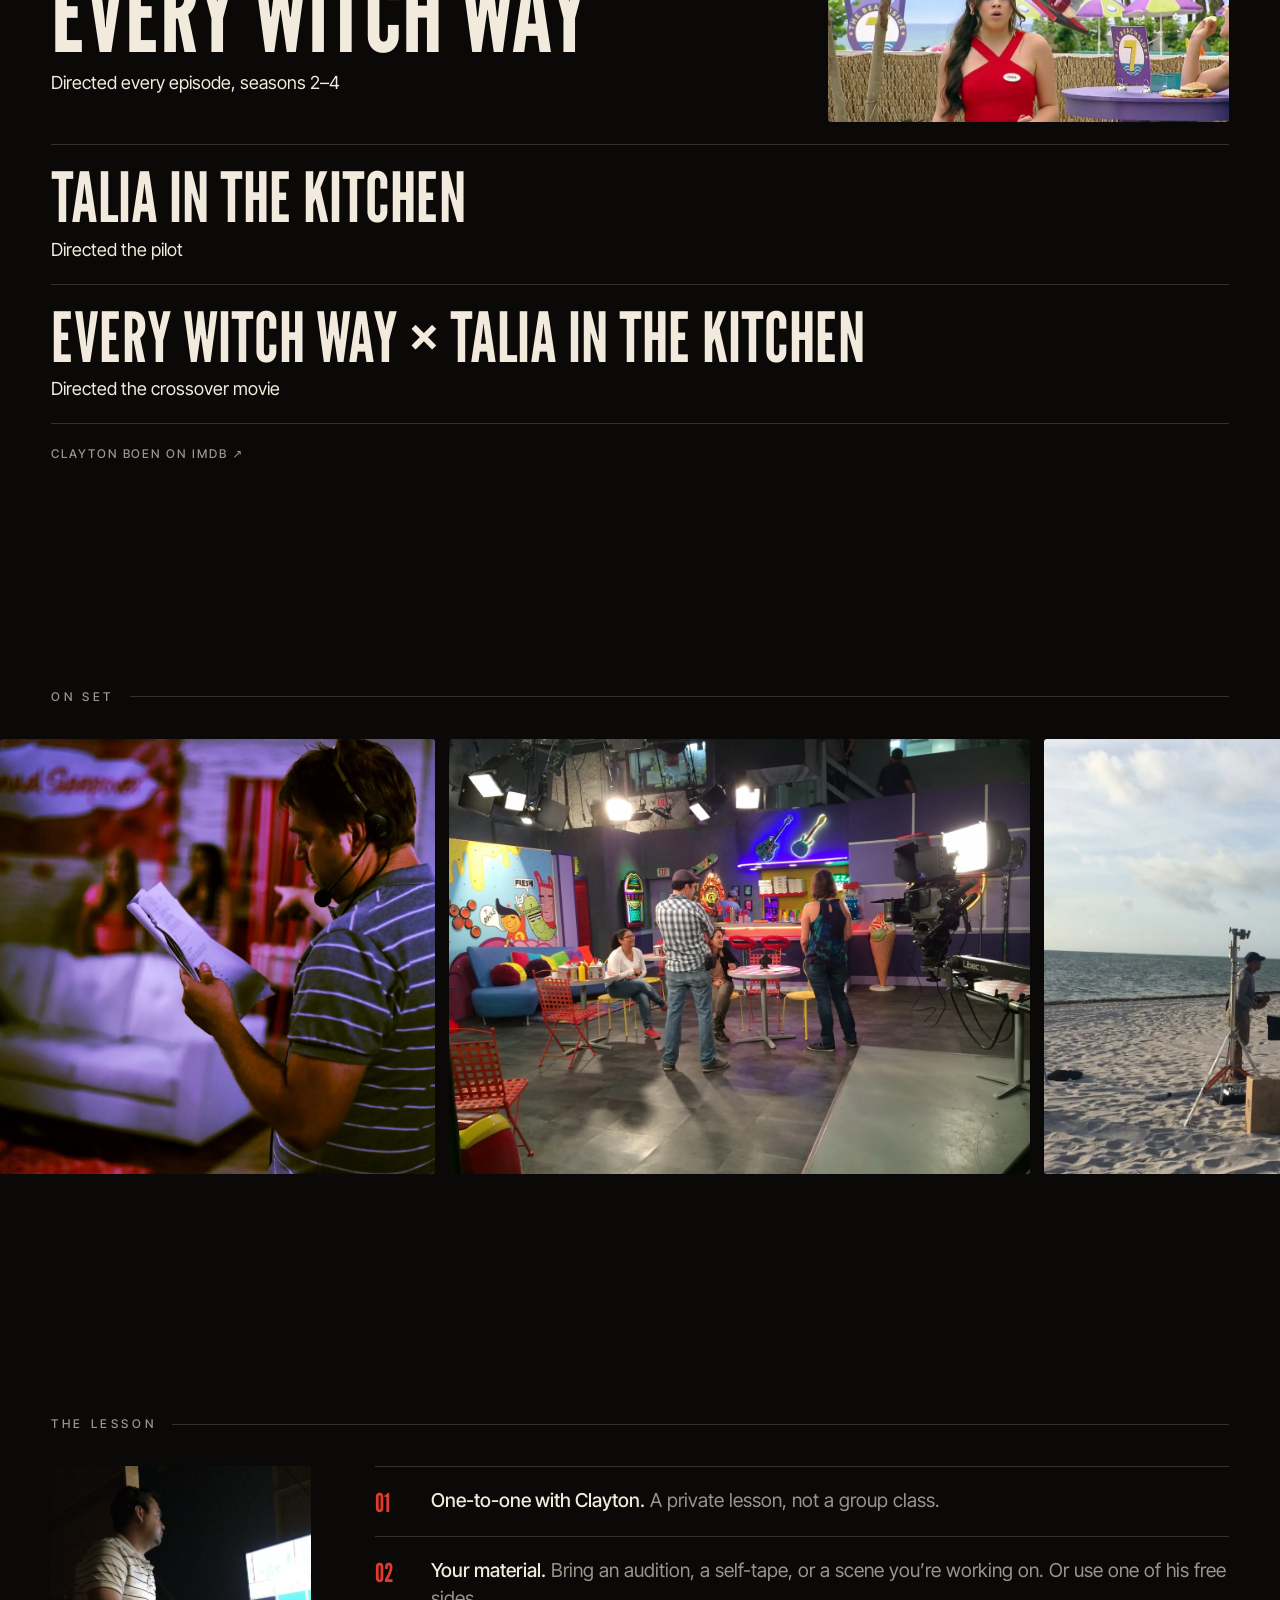
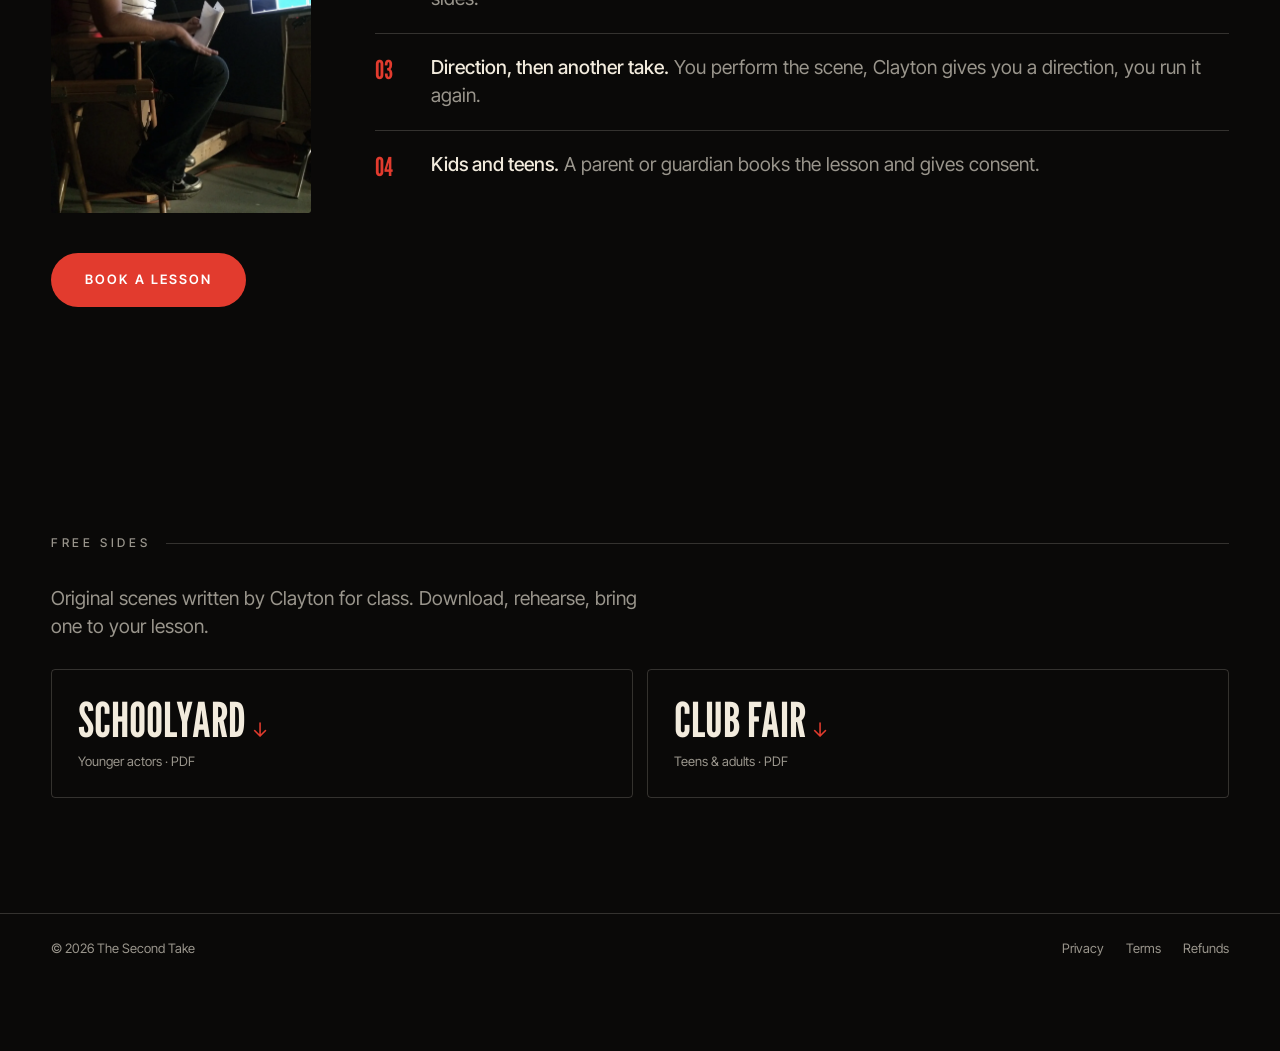
==== commit 581b20cc: "Brand header as The Second Take" ====
--- a/index.html
+++ b/index.html
@@ -18,7 +18,7 @@
 <meta name="twitter:image" content="https://onlineactingclasses.net/hero-wide.jpg">
 <meta name="theme-color" content="#0a0908">
 <link rel="preload" href="league-gothic.woff2" as="font" type="font/woff2" crossorigin>
-<link rel="stylesheet" href="site.css?v=4">
+<link rel="stylesheet" href="site.css?v=5">
 <script type="application/ld+json">
 {
   "@context": "https://schema.org",
@@ -54,7 +54,7 @@
 <a class="skip" href="#lessons">Skip to lessons</a>
 
 <header class="bar" id="top">
-  <a class="mark" href="#top" aria-label="Clayton Boen, home">Clayton Boen</a>
+  <a class="mark" href="#top" aria-label="The Second Take, home">The Second Take</a>
   <nav aria-label="Sections">
     <a href="#credits">Credits</a><a href="#set">On set</a><a href="#lesson">The lesson</a><a href="#sides">Free sides</a>
   </nav>
@@ -62,7 +62,7 @@
 </header>
 
 <main>
-<section class="first" aria-label="Clayton Boen, online acting lessons">
+<section class="first" aria-label="Online acting classes with Clayton Boen">
   <div class="screen">
     <video class="reel" autoplay muted loop playsinline preload="auto" poster="hero-wide.jpg" aria-label="Moments from iCarly, Victorious and Every Witch Way">
       <source media="(max-width: 700px)" src="hero-mobile.mp4" type="video/mp4">
@@ -72,8 +72,8 @@
     </video>
     <div class="shade" aria-hidden="true"></div>
     <div class="title">
-      <h1>Clayton Boen</h1>
-      <p class="line">Online acting lessons from a producer and director of <b>iCarly</b> and <b>Victorious</b>, and the director of <b>Every&nbsp;Witch&nbsp;Way</b></p>
+      <h1>Online Acting Classes</h1>
+      <p class="line">One-to-one with Clayton Boen, a producer and director of <b>iCarly</b> and <b>Victorious</b>, and the director of <b>Every&nbsp;Witch&nbsp;Way</b></p>
     </div>
     <button class="pause" type="button" aria-label="Pause the reel" aria-pressed="false"><span></span></button>
   </div>
@@ -129,7 +129,6 @@
     <figure><img src="crew-on-set.webp" alt="Crew and actors working a scene on the studio set" loading="lazy"></figure>
     <figure><img src="beach-crew.webp" alt="Camera crew set up on a Miami beach" loading="lazy"></figure>
   </div>
-  <p class="cap">Clayton’s own photos, 2014.</p>
 </section>
 
 <section class="lesson" id="lesson" aria-labelledby="lesson-h">
@@ -157,7 +156,7 @@
 </main>
 
 <footer class="foot">
-  <span>© <span id="yr">2026</span> Clayton Boen</span>
+  <span>© <span id="yr">2026</span> The Second Take</span>
   <nav aria-label="Policies"><a href="privacy.html">Privacy</a><a href="terms.html">Terms</a><a href="refunds.html">Refunds</a></nav>
 </footer>
 
@@ -188,6 +187,6 @@
   </div>
 </dialog>
 
-<script src="site.js?v=4" defer></script>
+<script src="site.js?v=5" defer></script>
 </body>
 </html>
--- a/site.css
+++ b/site.css
@@ -17,7 +17,7 @@
 /* bar */
 .bar{position:fixed;inset:0 0 auto;height:var(--bar);z-index:40;display:flex;align-items:center;gap:36px;padding:0 32px;
  background:linear-gradient(var(--ink),rgba(10,9,8,.92));border-bottom:1px solid rgba(242,235,221,.08)}
-.mark{font:400 26px/1 var(--tall);letter-spacing:.16em;text-transform:uppercase;text-decoration:none;margin-right:auto}
+.mark{font:400 22px/1 var(--tall);letter-spacing:.12em;text-transform:uppercase;text-decoration:none;margin-right:auto}
 .bar nav{display:flex;gap:28px}
 .bar nav a{font:500 12px/1 var(--sans);letter-spacing:.18em;text-transform:uppercase;text-decoration:none;color:var(--dim)}
 .bar nav a:hover{color:var(--ivory)}
@@ -165,7 +165,7 @@
 @media (max-width:700px){
  :root{--bar:52px}
  .bar{padding:0 16px;gap:12px}
- .mark{font-size:21px;letter-spacing:.14em}
+ .mark{font-size:17px;letter-spacing:.1em}
  .bar .book{display:none}
  .screen{height:auto;aspect-ratio:4/3}
  .shade{background:linear-gradient(0deg,rgba(0,0,0,.82),rgba(0,0,0,0) 62%)}
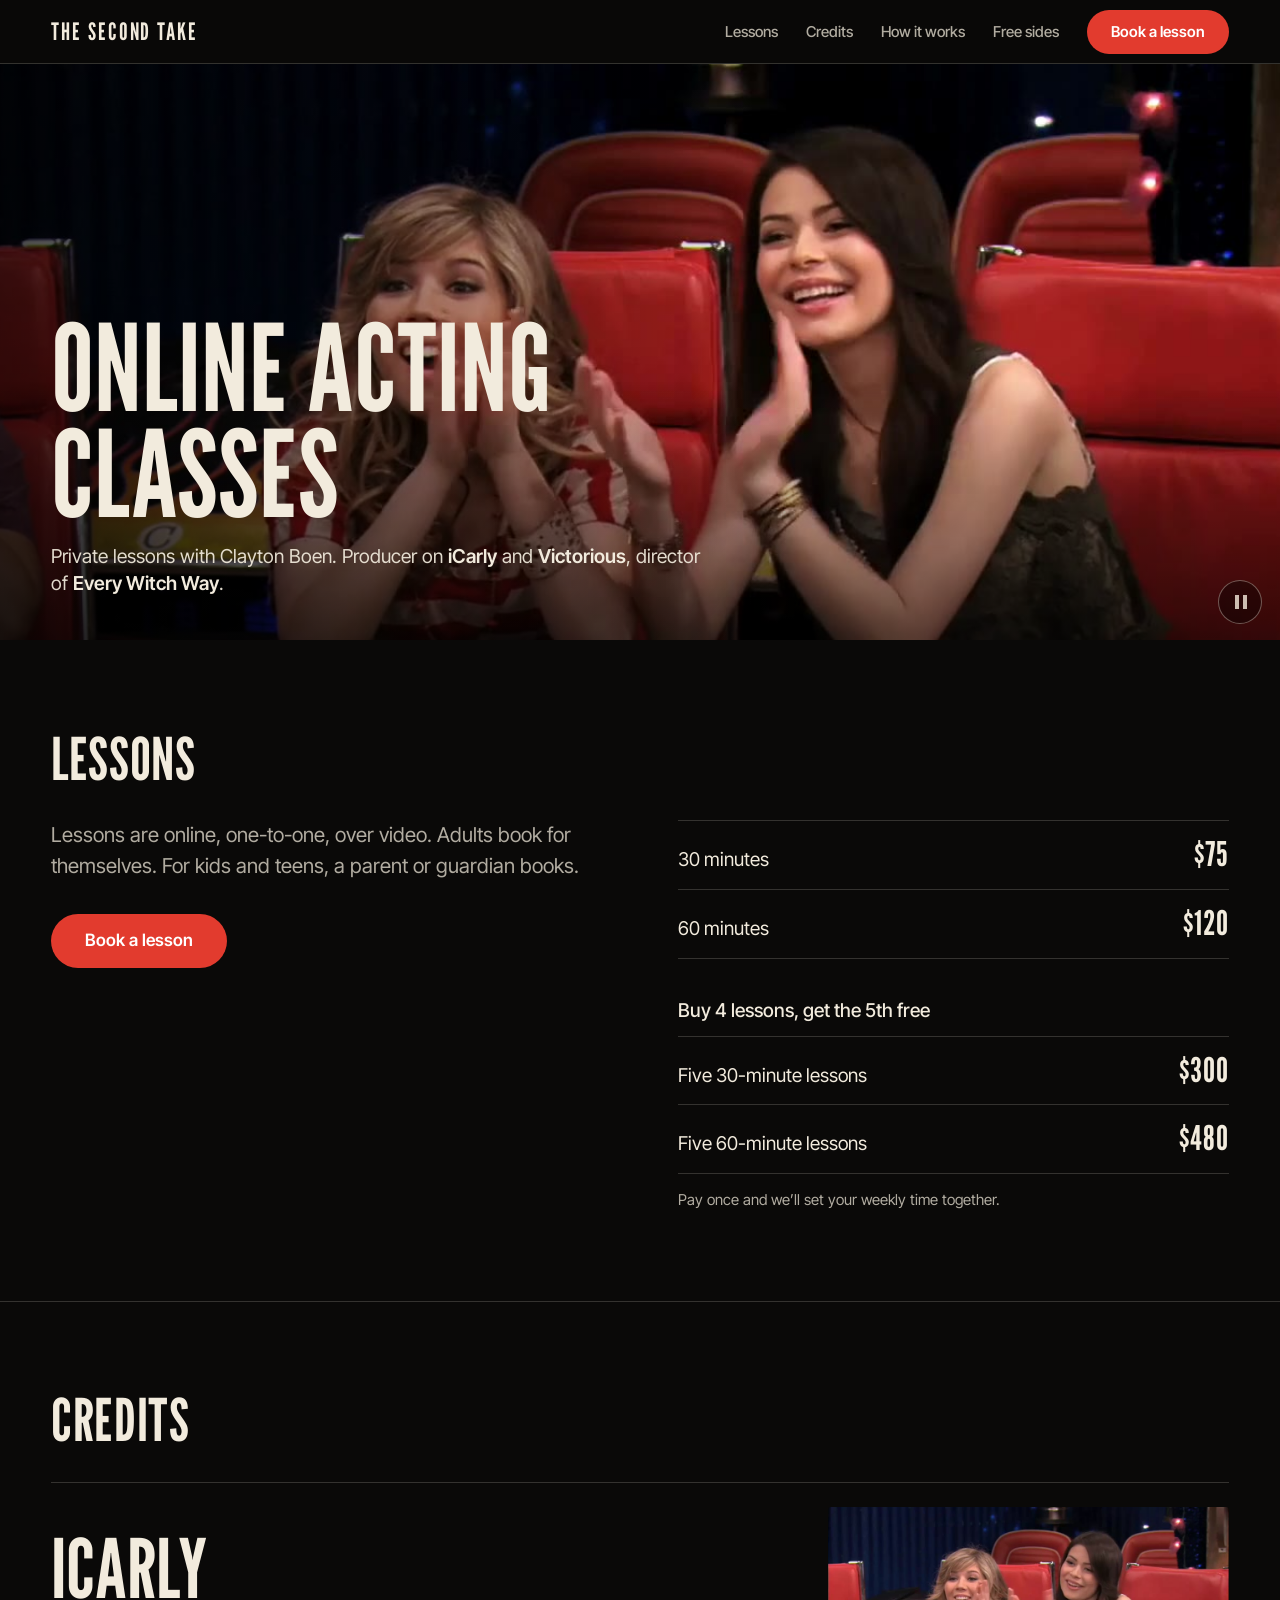
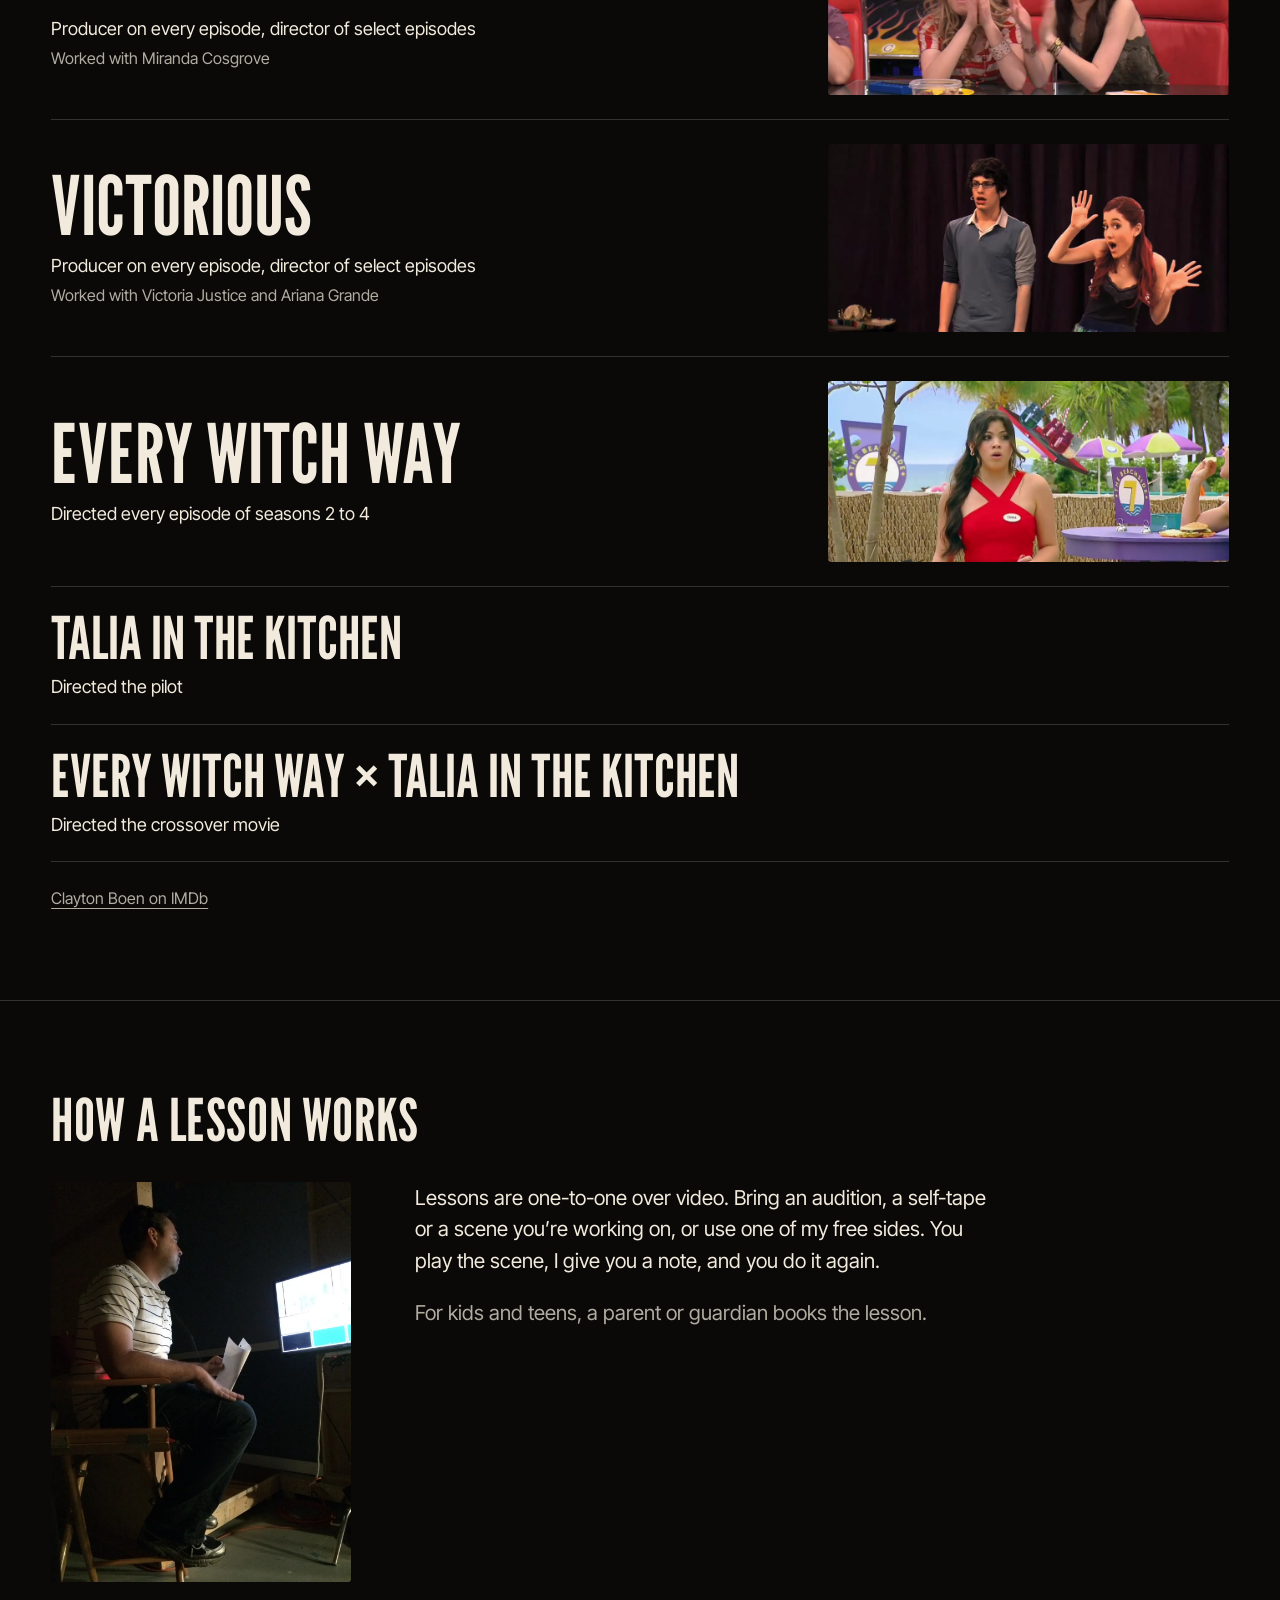
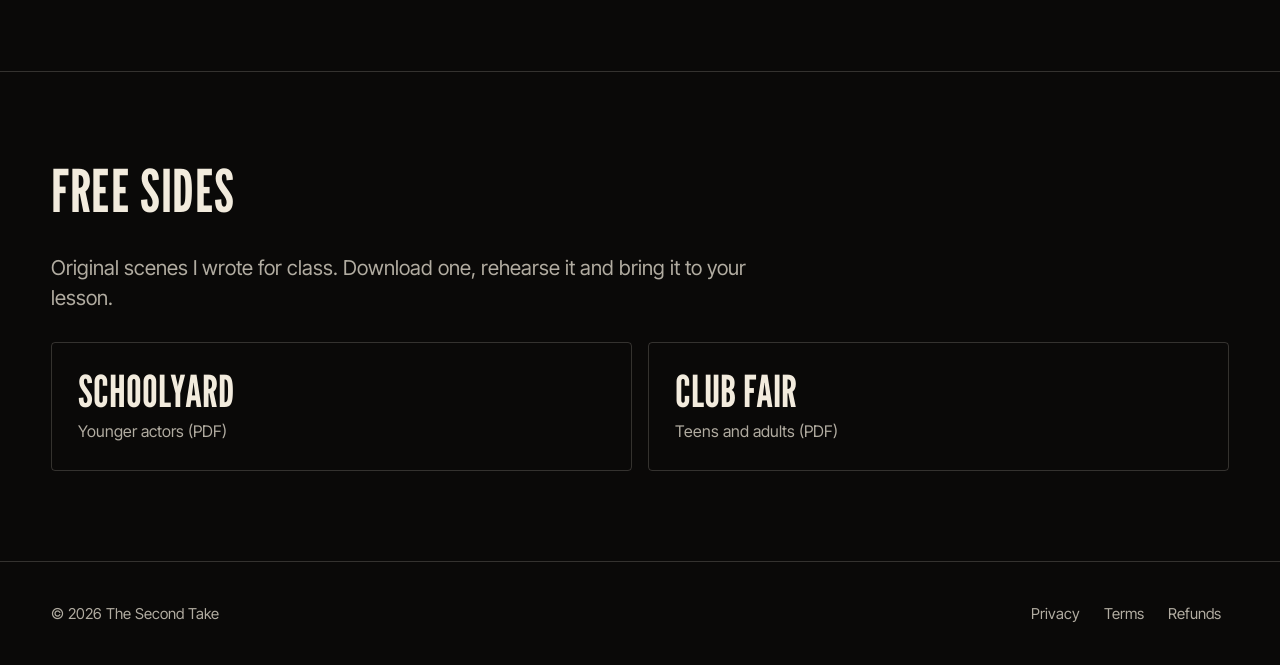
==== commit b7b344c0: "Professional cleanup (v6)" ====
--- a/index.html
+++ b/index.html
@@ -4,61 +4,71 @@
 <meta charset="utf-8">
 <meta name="viewport" content="width=device-width,initial-scale=1,viewport-fit=cover">
 <title>Online Acting Classes for Kids, Teens &amp; Adults | The Second Take</title>
-<meta name="description" content="Online acting classes for kids, teens and adults. One-to-one with Clayton Boen, producer on iCarly and Victorious and director of Every Witch Way. From $75.">
+<meta name="description" content="Private online acting lessons for kids, teens and adults with Clayton Boen, producer on iCarly and Victorious and director of Every Witch Way. 30 minutes $75.">
 <link rel="canonical" href="https://onlineactingclasses.net/">
+<link rel="icon" href="favicon.svg" type="image/svg+xml">
+<link rel="icon" href="favicon-32.png" type="image/png" sizes="32x32">
+<link rel="apple-touch-icon" href="apple-touch-icon.png">
 <meta property="og:type" content="website">
 <meta property="og:site_name" content="The Second Take">
 <meta property="og:title" content="Online Acting Classes for Kids, Teens &amp; Adults | The Second Take">
-<meta property="og:description" content="Online acting classes for kids, teens and adults. One-to-one with Clayton Boen, producer on iCarly and Victorious and director of Every Witch Way. From $75.">
+<meta property="og:description" content="Private online acting lessons for kids, teens and adults with Clayton Boen, producer on iCarly and Victorious and director of Every Witch Way. 30 minutes $75.">
 <meta property="og:url" content="https://onlineactingclasses.net/">
 <meta property="og:image" content="https://onlineactingclasses.net/hero-wide.jpg">
+<meta property="og:image:alt" content="Miranda Cosgrove and Jennette McCurdy in a scene from iCarly">
 <meta name="twitter:card" content="summary_large_image">
 <meta name="twitter:title" content="Online Acting Classes for Kids, Teens &amp; Adults | The Second Take">
-<meta name="twitter:description" content="Online acting classes for kids, teens and adults. One-to-one with Clayton Boen, producer on iCarly and Victorious and director of Every Witch Way. From $75.">
+<meta name="twitter:description" content="Private online acting lessons for kids, teens and adults with Clayton Boen, producer on iCarly and Victorious and director of Every Witch Way. 30 minutes $75.">
 <meta name="twitter:image" content="https://onlineactingclasses.net/hero-wide.jpg">
+<meta name="twitter:image:alt" content="Miranda Cosgrove and Jennette McCurdy in a scene from iCarly">
 <meta name="theme-color" content="#0a0908">
 <link rel="preload" href="league-gothic.woff2" as="font" type="font/woff2" crossorigin>
-<link rel="stylesheet" href="site.css?v=5">
+<link rel="stylesheet" href="site.css?v=6">
 <script type="application/ld+json">
 {
   "@context": "https://schema.org",
-  "@type": ["ProfessionalService", "EducationalOrganization"],
+  "@type": "EducationalOrganization",
   "name": "The Second Take",
   "url": "https://onlineactingclasses.net/",
-  "description": "Online acting classes for kids, teens and adults. Private one-to-one lessons with Clayton Boen.",
+  "image": "https://onlineactingclasses.net/hero-wide.jpg",
+  "description": "Private one-to-one online acting lessons for kids, teens and adults with Clayton Boen.",
   "founder": {
     "@type": "Person",
-    "name": "Clayton Boen",
-    "url": "https://onlineactingclasses.net/",
-    "sameAs": "https://www.imdb.com/find/?q=Clayton%20Boen"
+    "name": "Clayton Boen"
   },
   "areaServed": "Online",
-  "offers": [
+  "makesOffer": [
     {
       "@type": "Offer",
       "name": "Acting lesson, 30 minutes",
       "price": "75",
-      "priceCurrency": "USD"
+      "priceCurrency": "USD",
+      "availability": "https://schema.org/InStock",
+      "url": "https://book.squareup.com/appointments/0yy4l3ndkojgi0/location/LSBAFZRDBBQDV"
     },
     {
       "@type": "Offer",
       "name": "Acting lesson, 60 minutes",
       "price": "120",
-      "priceCurrency": "USD"
+      "priceCurrency": "USD",
+      "availability": "https://schema.org/InStock",
+      "url": "https://book.squareup.com/appointments/0yy4l3ndkojgi0/location/LSBAFZRDBBQDV"
     }
   ]
 }
 </script>
+<script>document.documentElement.className="js"</script>
 </head>
 <body>
 <a class="skip" href="#lessons">Skip to lessons</a>
 
 <header class="bar" id="top">
   <a class="mark" href="#top" aria-label="The Second Take, home">The Second Take</a>
-  <nav aria-label="Sections">
-    <a href="#credits">Credits</a><a href="#set">On set</a><a href="#lesson">The lesson</a><a href="#sides">Free sides</a>
+  <nav id="nav" aria-label="Sections">
+    <a href="#lessons">Lessons</a><a href="#credits">Credits</a><a href="#lesson">How it works</a><a href="#sides">Free sides</a>
   </nav>
-  <a class="btn book" href="https://book.squareup.com/appointments/0yy4l3ndkojgi0/location/LSBAFZRDBBQDV" target="_blank" rel="noopener" data-book>Book a lesson</a>
+  <a class="btn book" href="https://book.squareup.com/appointments/0yy4l3ndkojgi0/location/LSBAFZRDBBQDV" target="_blank" rel="noopener">Book a lesson<span class="sr"> (opens in a new tab)</span></a>
+  <button class="menu" type="button" aria-expanded="false" aria-controls="nav"><span class="sr">Menu</span><i aria-hidden="true"></i></button>
 </header>
 
 <main>
@@ -73,120 +83,81 @@
     <div class="shade" aria-hidden="true"></div>
     <div class="title">
       <h1>Online Acting Classes</h1>
-      <p class="line">One-to-one with Clayton Boen, a producer and director of <b>iCarly</b> and <b>Victorious</b>, and the director of <b>Every&nbsp;Witch&nbsp;Way</b></p>
+      <p class="line">Private lessons with Clayton Boen. Producer on <b>iCarly</b> and <b>Victorious</b>, director of <b>Every&nbsp;Witch&nbsp;Way</b>.</p>
     </div>
     <button class="pause" type="button" aria-label="Pause the reel" aria-pressed="false"><span></span></button>
   </div>
+</section>
 
-  <div class="billing">
-    <div class="block">
-      <p class="dir">Directed</p>
-      <p class="stars"><span>Ariana Grande</span><span>Victoria Justice</span><span>Miranda Cosgrove</span></p>
-      <p class="shows">Producer on every episode of <b>iCarly</b> &amp; <b>Victorious</b>, director of select episodes · Directed every episode of <b>Every Witch Way</b>, seasons 2–4 · <b>Talia in the Kitchen</b> pilot · <b>Every Witch Way × Talia</b> crossover movie</p>
+<section class="lessons" id="lessons" aria-labelledby="lessons-h">
+  <h2 id="lessons-h">Lessons</h2>
+  <div class="pricing">
+    <div class="intro">
+      <p class="lead">Lessons are online, one-to-one, over video. Adults book for themselves. For kids and teens, a parent or guardian books.</p>
+      <a class="btn big" href="https://book.squareup.com/appointments/0yy4l3ndkojgi0/location/LSBAFZRDBBQDV" target="_blank" rel="noopener">Book a lesson<span class="sr"> (opens in a new tab)</span></a>
     </div>
-
-    <div class="lessons" id="lessons" aria-label="Lessons">
-      <a class="ticket" href="https://book.squareup.com/appointments/0yy4l3ndkojgi0/location/LSBAFZRDBBQDV" target="_blank" rel="noopener" data-book="kids">
-        <span class="who">Kids</span><span class="meta">Booked by a parent</span><span class="price">From $75</span><span class="go">Book</span>
-      </a>
-      <a class="ticket" href="https://book.squareup.com/appointments/0yy4l3ndkojgi0/location/LSBAFZRDBBQDV" target="_blank" rel="noopener" data-book="teens">
-        <span class="who">Teens</span><span class="meta">Booked by a parent</span><span class="price">From $75</span><span class="go">Book</span>
-      </a>
-      <a class="ticket" href="https://book.squareup.com/appointments/0yy4l3ndkojgi0/location/LSBAFZRDBBQDV" target="_blank" rel="noopener" data-book="adults">
-        <span class="who">Adults</span><span class="meta">18 and over</span><span class="price">From $75</span><span class="go">Book</span>
-      </a>
-      <p class="fmt">One-to-one with Clayton · Online · 30&nbsp;min&nbsp;$75 · 60&nbsp;min&nbsp;$120</p>
-      <p class="fmt pkgs">Packages · Buy 4, get the 5th free · <a href="https://square.link/u/VOw4MfH9" target="_blank" rel="noopener">5&nbsp;×&nbsp;30&nbsp;min&nbsp;—&nbsp;$300</a> · <a href="https://square.link/u/hAFQ3nW9" target="_blank" rel="noopener">5&nbsp;×&nbsp;60&nbsp;min&nbsp;—&nbsp;$480</a></p>
+    <div class="prices">
+      <ul class="rates">
+        <li><span>30 minutes</span><b>$75</b></li>
+        <li><span>60 minutes</span><b>$120</b></li>
+      </ul>
+      <h3>Buy 4 lessons, get the 5th free</h3>
+      <ul class="rates pkg">
+        <li><a href="https://square.link/u/VOw4MfH9" target="_blank" rel="noopener"><span>Five 30-minute lessons</span><b>$300</b></a></li>
+        <li><a href="https://square.link/u/hAFQ3nW9" target="_blank" rel="noopener"><span>Five 60-minute lessons</span><b>$480</b></a></li>
+      </ul>
+      <p class="fine">Pay once and we&rsquo;ll set your weekly time together.</p>
     </div>
   </div>
 </section>
 
 <section class="credits" id="credits" aria-labelledby="credits-h">
-  <h2 id="credits-h" class="eyebrow">Credits</h2>
+  <h2 id="credits-h">Credits</h2>
   <ol class="roll">
     <li>
       <img src="still-icarly.jpg" alt="Miranda Cosgrove and Jennette McCurdy in iCarly" loading="lazy" width="960" height="450">
-      <div><h3>iCarly</h3><p>Producer, every episode · Director, select episodes</p><p class="w">Miranda Cosgrove</p></div>
+      <div><h3>iCarly</h3><p>Producer on every episode, director of select episodes</p><p class="w">Worked with Miranda Cosgrove</p></div>
     </li>
     <li>
       <img src="still-victorious.jpg" alt="Ariana Grande and Matt Bennett in Victorious" loading="lazy" width="960" height="450">
-      <div><h3>Victorious</h3><p>Producer, every episode · Director, select episodes</p><p class="w">Victoria Justice · Ariana Grande</p></div>
+      <div><h3>Victorious</h3><p>Producer on every episode, director of select episodes</p><p class="w">Worked with Victoria Justice and Ariana Grande</p></div>
     </li>
     <li>
-      <img src="still-eww.jpg" alt="The Beachside 7 set of Every Witch Way" loading="lazy" width="960" height="435">
-      <div><h3>Every Witch Way</h3><p>Directed every episode, seasons 2–4</p></div>
+      <img src="still-eww.jpg" alt="The Beachside 7 set in Every Witch Way" loading="lazy" width="960" height="436">
+      <div><h3>Every Witch Way</h3><p>Directed every episode of seasons 2 to 4</p></div>
     </li>
     <li class="t"><div><h3>Talia in the Kitchen</h3><p>Directed the pilot</p></div></li>
-    <li class="t"><div><h3>Every Witch Way × Talia in the Kitchen</h3><p>Directed the crossover movie</p></div></li>
+    <li class="t"><div><h3>Every Witch Way &times; Talia in the Kitchen</h3><p>Directed the crossover movie</p></div></li>
   </ol>
-  <p class="imdb"><a href="https://www.imdb.com/find/?q=Clayton%20Boen" rel="noopener" target="_blank">Clayton Boen on IMDb ↗</a></p>
+  <p class="imdb"><a href="https://www.imdb.com/find/?q=Clayton%20Boen" rel="noopener" target="_blank">Clayton Boen on IMDb<span class="sr"> (opens in a new tab)</span></a></p>
 </section>
 
-<section class="set" id="set" aria-labelledby="set-h">
-  <h2 id="set-h" class="eyebrow">On set</h2>
-  <div class="strip" tabindex="0" aria-label="Set photos, scroll sideways">
-    <figure class="sq"><img src="script-headset.webp" alt="Clayton reading a script on set, headset on" loading="lazy"></figure>
-    <figure><img src="crew-on-set.webp" alt="Crew and actors working a scene on the studio set" loading="lazy"></figure>
-    <figure><img src="beach-crew.webp" alt="Camera crew set up on a Miami beach" loading="lazy"></figure>
+<section class="lesson" id="lesson" aria-labelledby="lesson-h">
+  <h2 id="lesson-h">How a lesson works</h2>
+  <div class="cols">
+    <figure class="coach"><img src="director-chair.webp" alt="Clayton in a director&rsquo;s chair on set, watching the monitor" loading="lazy" width="1050" height="1400"></figure>
+    <div class="prose">
+      <p>Lessons are one-to-one over video. Bring an audition, a self-tape or a scene you&rsquo;re working on, or use one of my free sides. You play the scene, I give you a note, and you do it again.</p>
+      <p>For kids and teens, a parent or guardian books the lesson.</p>
+    </div>
   </div>
 </section>
 
-<section class="lesson" id="lesson" aria-labelledby="lesson-h">
-  <h2 id="lesson-h" class="eyebrow">The lesson</h2>
-  <div class="cols">
-    <figure class="coach"><img src="director-chair.webp" alt="Clayton in a director’s chair on set, watching the monitor" loading="lazy" width="1050" height="1400"></figure>
-    <ul class="incl">
-      <li><span><b>One-to-one with Clayton.</b> A private lesson, not a group class.</span></li>
-      <li><span><b>Your material.</b> Bring an audition, a self-tape, or a scene you’re working on. Or use one of his free sides.</span></li>
-      <li><span><b>Direction, then another take.</b> You perform the scene, Clayton gives you a direction, you run it again.</span></li>
-      <li><span><b>Kids and teens.</b> A parent or guardian books the lesson and gives consent.</span></li>
-    </ul>
-  </div>
-  <a class="btn book big" href="https://book.squareup.com/appointments/0yy4l3ndkojgi0/location/LSBAFZRDBBQDV" target="_blank" rel="noopener" data-book>Book a lesson</a>
-</section>
-
 <section class="sides" id="sides" aria-labelledby="sides-h">
-  <h2 id="sides-h" class="eyebrow">Free sides</h2>
-  <p class="lead">Original scenes written by Clayton for class. Download, rehearse, bring one to your lesson.</p>
+  <h2 id="sides-h">Free sides</h2>
+  <p class="lead">Original scenes I wrote for class. Download one, rehearse it and bring it to your lesson.</p>
   <div class="sidelist">
-    <a class="side" href="schoolyard.pdf" download><span class="n">Schoolyard</span><span class="m">Younger actors · PDF</span></a>
-    <a class="side" href="club-fair.pdf" download><span class="n">Club Fair</span><span class="m">Teens &amp; adults · PDF</span></a>
+    <a class="side" href="schoolyard.pdf" download><span class="n">Schoolyard</span><span class="m">Younger actors (PDF)</span></a>
+    <a class="side" href="club-fair.pdf" download><span class="n">Club Fair</span><span class="m">Teens and adults (PDF)</span></a>
   </div>
 </section>
 </main>
 
 <footer class="foot">
-  <span>© <span id="yr">2026</span> The Second Take</span>
+  <span>&copy; <span id="yr">2026</span> The Second Take</span>
   <nav aria-label="Policies"><a href="privacy.html">Privacy</a><a href="terms.html">Terms</a><a href="refunds.html">Refunds</a></nav>
 </footer>
 
-<a class="dock" href="https://book.squareup.com/appointments/0yy4l3ndkojgi0/location/LSBAFZRDBBQDV" target="_blank" rel="noopener" data-book>Book a lesson</a>
-
-<dialog class="slate" id="book" aria-labelledby="book-h">
-  <form method="dialog" class="x"><button aria-label="Close">×</button></form>
-  <div class="clap" aria-hidden="true"><i></i></div>
-  <h2 id="book-h">Book a lesson</h2>
-  <fieldset class="pick">
-    <legend>Lesson</legend>
-    <label><input type="radio" name="lesson" value="kids"><span>Kids</span><em>From $75</em></label>
-    <label><input type="radio" name="lesson" value="teens"><span>Teens</span><em>From $75</em></label>
-    <label><input type="radio" name="lesson" value="adults" checked><span>Adults</span><em>From $75</em></label>
-  </fieldset>
-  <p class="note minor" hidden>Actors under 18 are booked by a parent or guardian.</p>
-  <ul class="rates">
-    <li><span>30 minutes</span><b>$75</b></li>
-    <li><span>60 minutes</span><b>$120</b></li>
-  </ul>
-  <p class="sq">Online, one-to-one with Clayton. Pick your time and pay securely through Square.</p>
-  <a class="btn go" id="square-book" href="https://book.squareup.com/appointments/0yy4l3ndkojgi0/location/LSBAFZRDBBQDV" target="_blank" rel="noopener">Book a lesson</a>
-  <div class="packs">
-    <p class="packs-h">Packages · Buy 4, get the 5th free</p>
-    <a class="pack" href="https://square.link/u/VOw4MfH9" target="_blank" rel="noopener"><span>5 × 30 min</span><b>$300</b></a>
-    <a class="pack" href="https://square.link/u/hAFQ3nW9" target="_blank" rel="noopener"><span>5 × 60 min</span><b>$480</b></a>
-    <p class="sq">Pay once. Clayton sets your weekly time.</p>
-  </div>
-</dialog>
-
-<script src="site.js?v=5" defer></script>
+<script src="site.js?v=6" defer></script>
 </body>
 </html>
--- a/site.css
+++ b/site.css
@@ -2,221 +2,133 @@
 @font-face{font-family:"Inter Tight";src:url(inter-tight-400.woff2) format("woff2");font-weight:400;font-display:swap}
 @font-face{font-family:"Inter Tight";src:url(inter-tight-500.woff2) format("woff2");font-weight:500;font-display:swap}
 @font-face{font-family:"Inter Tight";src:url(inter-tight-600.woff2) format("woff2");font-weight:600;font-display:swap}
-@font-face{font-family:"Instrument Serif";src:url(instrument-serif-italic.woff2) format("woff2");font-style:italic;font-display:swap}
-:root{--ink:#0a0908;--ink2:#14110e;--ivory:#f2ebdd;--dim:rgba(242,235,221,.62);--rule:rgba(242,235,221,.18);--red:#e23b2e;--bar:64px;
- --tall:"League Gothic","Oswald",Impact,sans-serif;--sans:"Inter Tight",system-ui,sans-serif;--it:"Instrument Serif",Georgia,serif}
+:root{--ink:#0a0908;--ivory:#f2ebdd;--dim:rgba(242,235,221,.72);--rule:rgba(242,235,221,.18);--red:#e23b2e;--bar:64px;--pad:clamp(20px,4vw,64px);
+ --tall:"League Gothic","Oswald",Impact,sans-serif;--sans:"Inter Tight",system-ui,sans-serif}
 *{box-sizing:border-box}
-html{scroll-behavior:smooth;scroll-padding-top:var(--bar)}
-body{margin:0;background:var(--ink);color:var(--ivory);font:400 16px/1.5 var(--sans);-webkit-font-smoothing:antialiased}
+html{scroll-behavior:smooth;scroll-padding-top:calc(var(--bar) + 8px)}
+body{margin:0;background:var(--ink);color:var(--ivory);font:400 17px/1.55 var(--sans);-webkit-font-smoothing:antialiased}
 a{color:inherit}
 img{display:block;max-width:100%;height:auto}
+.sr{position:absolute;width:1px;height:1px;overflow:hidden;clip:rect(0 0 0 0);white-space:nowrap}
 .skip{position:absolute;left:-999px}.skip:focus{left:12px;top:12px;z-index:99;background:var(--ivory);color:var(--ink);padding:8px 12px}
-.ph{font:500 11px/1.3 var(--sans);letter-spacing:.04em;color:#e9c46a;border:1px dashed rgba(233,196,106,.55);padding:1px 5px;border-radius:3px;white-space:normal}
 :focus-visible{outline:2px solid var(--ivory);outline-offset:3px}
+[hidden]{display:none!important}
 
-/* bar */
-.bar{position:fixed;inset:0 0 auto;height:var(--bar);z-index:40;display:flex;align-items:center;gap:36px;padding:0 32px;
- background:linear-gradient(var(--ink),rgba(10,9,8,.92));border-bottom:1px solid rgba(242,235,221,.08)}
-.mark{font:400 22px/1 var(--tall);letter-spacing:.12em;text-transform:uppercase;text-decoration:none;margin-right:auto}
+/* header */
+.bar{position:fixed;inset:0 0 auto;height:var(--bar);z-index:40;display:flex;align-items:center;gap:28px;padding:0 var(--pad);
+ background:rgba(10,9,8,.96);border-bottom:1px solid var(--rule)}
+.mark{font:400 24px/1 var(--tall);letter-spacing:.08em;text-transform:uppercase;text-decoration:none;margin-right:auto;white-space:nowrap}
 .bar nav{display:flex;gap:28px}
-.bar nav a{font:500 12px/1 var(--sans);letter-spacing:.18em;text-transform:uppercase;text-decoration:none;color:var(--dim)}
+.bar nav a{font:500 15px/1 var(--sans);text-decoration:none;color:var(--dim);padding:10px 0}
 .bar nav a:hover{color:var(--ivory)}
-.btn{display:inline-flex;align-items:center;justify-content:center;height:42px;padding:0 22px;border:0;border-radius:999px;background:var(--red);color:#fff;
- font:600 12px/1 var(--sans);letter-spacing:.16em;text-transform:uppercase;text-decoration:none;cursor:pointer;transition:transform .2s,background .2s}
-.btn:hover{background:#f04a3c;transform:translateY(-1px)}
-.btn:disabled{opacity:.35;cursor:not-allowed;transform:none}
+.btn{display:inline-flex;align-items:center;justify-content:center;min-height:44px;padding:0 24px;border:0;border-radius:999px;background:var(--red);color:#fff;
+ font:600 15px/1 var(--sans);text-decoration:none;cursor:pointer;transition:background .2s}
+.btn:hover{background:#ee4a3c}
+.btn.big{min-height:54px;padding:0 34px;font-size:17px}
+.menu{display:none;width:44px;height:44px;border:1px solid var(--rule);border-radius:50%;background:none;color:var(--ivory);cursor:pointer;position:relative;padding:0}
+.menu i,.menu i::before,.menu i::after{position:absolute;left:13px;width:16px;height:2px;background:var(--ivory);content:"";transition:transform .2s,opacity .2s}
+.menu i{top:20px}.menu i::before{top:-5px;left:0}.menu i::after{top:5px;left:0}
+.bar.open .menu i{background:transparent}
+.bar.open .menu i::before{transform:translateY(5px) rotate(45deg)}
+.bar.open .menu i::after{transform:translateY(-5px) rotate(-45deg)}
 
-/* first view */
-.first{min-height:100svh;padding-top:var(--bar);display:flex;flex-direction:column}
-.screen{position:relative;width:100%;height:clamp(300px,calc(100svh - var(--bar) - 250px),41.84vw);background:#000;overflow:hidden}
+/* hero */
+.first{padding-top:var(--bar)}
+.screen{position:relative;width:100%;height:clamp(320px,64svh,680px);background:#000;overflow:hidden}
 .reel{position:absolute;inset:0;width:100%;height:100%;object-fit:cover}
 .shade{position:absolute;inset:0;pointer-events:none;
- background:linear-gradient(90deg,rgba(0,0,0,.72) 0,rgba(0,0,0,.35) 34%,rgba(0,0,0,0) 60%),linear-gradient(0deg,rgba(0,0,0,.65),rgba(0,0,0,0) 45%),
- radial-gradient(120% 140% at 50% 50%,transparent 60%,rgba(0,0,0,.45))}
-.screen::after{content:"";position:absolute;inset:0;pointer-events:none;opacity:.09;mix-blend-mode:overlay;
- background:url("data:image/svg+xml,%3Csvg xmlns='http://www.w3.org/2000/svg' width='160' height='160'%3E%3Cfilter id='n'%3E%3CfeTurbulence baseFrequency='.85' numOctaves='2' stitchTiles='stitch'/%3E%3C/filter%3E%3Crect width='100%25' height='100%25' filter='url(%23n)'/%3E%3C/svg%3E")}
-.title{position:absolute;left:clamp(20px,4vw,64px);bottom:clamp(18px,3.4vw,52px);max-width:62%}
-h1{margin:0;font:400 clamp(64px,10.2vw,168px)/.82 var(--tall);text-transform:uppercase;letter-spacing:.005em;
- animation:rise 1.4s cubic-bezier(.2,.7,.1,1) both}
-.line{margin:14px 0 0;font:400 clamp(14px,1.35vw,20px)/1.35 var(--sans);color:rgba(242,235,221,.86);animation:rise 1.4s .25s cubic-bezier(.2,.7,.1,1) both}
+ background:linear-gradient(90deg,rgba(0,0,0,.72) 0,rgba(0,0,0,.3) 38%,rgba(0,0,0,0) 62%),linear-gradient(0deg,rgba(0,0,0,.6),rgba(0,0,0,0) 45%)}
+.title{position:absolute;left:var(--pad);bottom:clamp(20px,3.4vw,52px);max-width:62%}
+h1{margin:0;font:400 clamp(64px,9.4vw,152px)/.88 var(--tall);text-transform:uppercase;animation:rise 1.2s cubic-bezier(.2,.7,.1,1) both}
+.line{margin:16px 0 0;font:400 clamp(16px,1.5vw,22px)/1.4 var(--sans);color:rgba(242,235,221,.92);max-width:34em;animation:rise 1.2s .2s cubic-bezier(.2,.7,.1,1) both}
 .line b{font-weight:600;color:var(--ivory)}
-@keyframes rise{from{opacity:0;transform:translateY(18px)}to{opacity:1;transform:none}}
-.pause{position:absolute;right:18px;bottom:16px;width:34px;height:34px;border-radius:50%;border:1px solid rgba(242,235,221,.35);background:rgba(0,0,0,.35);cursor:pointer;opacity:.6}
+@keyframes rise{from{opacity:0;transform:translateY(14px)}to{opacity:1;transform:none}}
+.pause{position:absolute;right:18px;bottom:16px;width:44px;height:44px;border-radius:50%;border:1px solid rgba(242,235,221,.45);background:rgba(0,0,0,.45);cursor:pointer;opacity:.8}
 .pause:hover{opacity:1}
-.pause span{position:absolute;left:12px;top:11px;width:10px;height:12px;border-left:3px solid var(--ivory);border-right:3px solid var(--ivory)}
-.pause[aria-pressed=true] span{border:0;left:13px;width:0;height:0;border-left:10px solid var(--ivory);border-top:6px solid transparent;border-bottom:6px solid transparent}
-
-.billing{flex:1;display:grid;grid-template-columns:minmax(0,1.08fr) minmax(0,1fr);gap:clamp(24px,3vw,56px);align-items:center;
- padding:clamp(18px,2.2vw,30px) clamp(20px,4vw,64px);background:var(--ink)}
-.dir{margin:0 0 2px;font:italic 400 20px/1 var(--it);color:var(--dim)}
-.stars{margin:0;display:flex;flex-wrap:wrap;gap:0 .5em;font:400 clamp(34px,3.6vw,58px)/1 var(--tall);text-transform:uppercase;letter-spacing:.02em}
-.stars span{white-space:nowrap}.stars span:not(:last-child)::after{content:"";display:inline-block;width:.16em;height:.16em;margin-left:.5em;border-radius:50%;background:var(--red);vertical-align:.32em}
-.shows{margin:12px 0 0;font:400 13.5px/1.55 var(--sans);color:var(--dim);max-width:64ch}
-.shows b{color:var(--ivory);font-weight:500}
-
-.lessons{display:grid;grid-template-columns:repeat(3,1fr);gap:12px}
-.ticket{position:relative;display:grid;grid-template-rows:auto auto 1fr auto;gap:2px;padding:16px 16px 14px;min-height:150px;text-decoration:none;
- border:1px solid var(--rule);border-radius:4px;background:linear-gradient(180deg,rgba(242,235,221,.04),rgba(242,235,221,0));transition:background .25s,border-color .25s,transform .25s}
-.ticket::before,.ticket::after{content:"";position:absolute;top:50%;width:14px;height:14px;margin-top:-7px;border-radius:50%;background:var(--ink);border:1px solid var(--rule)}
-.ticket::before{left:-8px;clip-path:inset(0 0 0 50%)}.ticket::after{right:-8px;clip-path:inset(0 50% 0 0)}
-.ticket:hover{background:var(--ivory);color:var(--ink);border-color:var(--ivory);transform:translateY(-2px)}
-.ticket:hover .meta{color:rgba(10,9,8,.6)}
-.who{font:400 38px/1 var(--tall);text-transform:uppercase;letter-spacing:.03em}
-.meta{font:500 11px/1.3 var(--sans);letter-spacing:.12em;text-transform:uppercase;color:var(--dim)}
-.price{align-self:end;font:400 26px/1 var(--tall);letter-spacing:.04em}
-.go{margin-top:8px;height:34px;display:flex;align-items:center;justify-content:center;border-radius:999px;background:var(--red);color:#fff;font:600 11px/1 var(--sans);letter-spacing:.18em;text-transform:uppercase}
-.fmt{grid-column:1/-1;margin:2px 0 0;font:500 11px/1.4 var(--sans);letter-spacing:.12em;text-transform:uppercase;color:var(--dim)}
-.fmt .ph{letter-spacing:.04em;text-transform:none}
+.pause span{position:absolute;left:16px;top:14px;width:12px;height:14px;border-left:4px solid var(--ivory);border-right:4px solid var(--ivory)}
+.pause[aria-pressed=true] span{border:0;left:17px;width:0;height:0;border-left:12px solid var(--ivory);border-top:7px solid transparent;border-bottom:7px solid transparent}
 
 /* sections */
-section:not(.first){padding:clamp(72px,9vw,140px) clamp(20px,4vw,64px)}
-.eyebrow{margin:0 0 36px;font:500 12px/1 var(--sans);letter-spacing:.3em;text-transform:uppercase;color:var(--dim);display:flex;align-items:center;gap:16px}
-.eyebrow::after{content:"";flex:1;height:1px;background:var(--rule)}
+section:not(.first){padding:clamp(56px,7vw,104px) var(--pad)}
+section:not(.first)+section:not(.first){border-top:1px solid var(--rule)}
+h2{margin:0 0 32px;font:400 clamp(40px,4.6vw,64px)/1 var(--tall);text-transform:uppercase;letter-spacing:.01em}
+.lead{max-width:34em;margin:0 0 28px;font:400 clamp(18px,1.6vw,22px)/1.5 var(--sans);color:var(--dim)}
+
+.pricing{display:grid;grid-template-columns:minmax(0,1fr) minmax(0,1fr);gap:clamp(32px,6vw,96px);align-items:start}
+.intro .lead{margin-bottom:32px}
+.rates{list-style:none;margin:0;padding:0;border-top:1px solid var(--rule)}
+.rates li{border-bottom:1px solid var(--rule)}
+.rates li{display:flex;justify-content:space-between;align-items:baseline;gap:16px;padding:16px 0;font:400 19px/1.3 var(--sans)}
+.rates li>a{display:flex;justify-content:space-between;align-items:baseline;gap:16px;width:100%;text-decoration:none;margin:-16px 0;padding:16px 0}
+.rates b{font:400 34px/1 var(--tall);letter-spacing:.03em}
+.rates.pkg a:hover b{color:var(--red)}
+.rates.pkg a:hover span{text-decoration:underline;text-underline-offset:4px}
+.prices h3{margin:40px 0 12px;font:500 19px/1.3 var(--sans)}
+.fine{margin:14px 0 0;font-size:15px;color:var(--dim)}
 
 .roll{list-style:none;margin:0;padding:0;border-top:1px solid var(--rule)}
-.roll li{display:grid;grid-template-columns:1fr minmax(0,34%);align-items:center;gap:40px;padding:22px 0;border-bottom:1px solid var(--rule)}
+.roll li{display:grid;grid-template-columns:1fr minmax(0,34%);align-items:center;gap:40px;padding:24px 0;border-bottom:1px solid var(--rule)}
 .roll li>div{order:-1}
-.roll li img{width:100%;aspect-ratio:2.2;object-fit:cover;border-radius:3px;filter:saturate(.9) contrast(1.04)}
-.roll h3{margin:0;font:400 clamp(56px,8.4vw,136px)/.86 var(--tall);text-transform:uppercase}
-.roll p{margin:10px 0 0;font:400 18px/1.4 var(--sans)}
-.roll .w{margin-top:6px;font:italic 400 24px/1.2 var(--it);color:var(--dim)}
+.roll li img{width:100%;border-radius:3px}
+.roll h3{margin:0;font:400 clamp(48px,6.4vw,100px)/.9 var(--tall);text-transform:uppercase}
+.roll p{margin:10px 0 0;font-size:18px;line-height:1.4}
+.roll .w{margin-top:6px;font-size:16px;color:var(--dim)}
 .roll li.t{grid-template-columns:1fr}
-.roll li.t h3{font-size:clamp(40px,5.4vw,88px)}
-.imdb{margin:24px 0 0;font:500 12px/1 var(--sans);letter-spacing:.16em;text-transform:uppercase}
-.imdb a{color:var(--dim);text-decoration:none}.imdb a:hover{color:var(--ivory)}
+.roll li.t h3{font-size:clamp(36px,4.6vw,72px)}
+.imdb{margin:24px 0 0;font-size:16px}
+.imdb a{color:var(--dim);text-underline-offset:4px}.imdb a:hover{color:var(--ivory)}
 
-.set{padding-left:0!important;padding-right:0!important}
-.set .eyebrow,.set .cap{margin-left:clamp(20px,4vw,64px);margin-right:clamp(20px,4vw,64px)}
-.strip{display:flex;gap:14px;overflow-x:auto;scroll-snap-type:x mandatory;padding:0 clamp(20px,4vw,64px) 14px;scrollbar-width:thin;scrollbar-color:var(--rule) transparent}
-.strip figure{flex:0 0 auto;margin:0;height:clamp(260px,34vw,460px);aspect-ratio:4/3;scroll-snap-align:start;overflow:hidden;border-radius:3px}
-.strip figure.sq{aspect-ratio:1}
-.strip img{width:100%;height:100%;object-fit:cover;transition:transform 1.2s cubic-bezier(.2,.7,.1,1)}
-.strip figure:hover img{transform:scale(1.04)}
-.cap{font:italic 400 18px/1.3 var(--it);color:var(--dim);margin-top:14px}
+.cols{display:grid;grid-template-columns:minmax(0,300px) minmax(0,1fr);gap:clamp(28px,5vw,80px);align-items:start}
+.coach{margin:0}.coach img{width:100%;border-radius:3px}
+.prose{max-width:34em}
+.prose p{margin:0 0 20px;font-size:clamp(18px,1.6vw,22px);line-height:1.55;color:var(--dim)}
+.prose p:first-child{color:var(--ivory)}
 
-.cols{display:grid;grid-template-columns:minmax(0,260px) 1fr;gap:clamp(28px,5vw,80px);align-items:start}
-.coach{margin:0}.coach img{width:100%;aspect-ratio:3/4;object-fit:cover;border-radius:3px;filter:grayscale(.15)}
-.incl{list-style:none;margin:0;padding:0;counter-reset:i}
-.incl li{counter-increment:i;display:grid;grid-template-columns:56px 1fr;padding:20px 0;border-top:1px solid var(--rule);font:400 clamp(17px,1.5vw,22px)/1.45 var(--sans);color:var(--dim)}
-.incl li::before{content:counter(i,decimal-leading-zero);font:400 26px/1 var(--tall);color:var(--red);padding-top:3px}
-.incl b{color:var(--ivory);font-weight:500}
-.btn.big{margin-top:40px;height:54px;padding:0 34px;font-size:13px}
+.sidelist{display:grid;grid-template-columns:1fr 1fr;gap:16px}
+.side{display:flex;flex-direction:column;gap:6px;padding:26px;border:1px solid var(--rule);border-radius:4px;text-decoration:none;transition:background .25s}
+.side:hover{background:rgba(242,235,221,.06)}
+.side .n{font:400 44px/1 var(--tall);text-transform:uppercase}
+.side .m{font-size:16px;color:var(--dim)}
 
-.lead{max-width:56ch;font:400 clamp(17px,1.5vw,22px)/1.45 var(--sans);color:var(--dim);margin:0 0 28px}
-.sidelist{display:grid;grid-template-columns:1fr 1fr;gap:14px}
-.side{display:flex;flex-direction:column;gap:8px;padding:26px;border:1px solid var(--rule);border-radius:4px;text-decoration:none;transition:background .25s}
-.side:hover{background:rgba(242,235,221,.06)}
-.side .n{font:400 48px/1 var(--tall);text-transform:uppercase}
-.side .n::after{content:"  ↓";font-family:var(--sans);font-size:20px;color:var(--red)}
-.side .m{font:400 13px/1.45 var(--sans);color:var(--dim)}
-.submit{margin-top:22px;border:1px solid var(--rule);border-radius:4px;padding:0 22px}
-.submit summary{cursor:pointer;padding:18px 0;font:600 12px/1 var(--sans);letter-spacing:.16em;text-transform:uppercase}
-.submit form{display:grid;gap:14px;padding-bottom:22px;max-width:640px}
-fieldset{border:0;margin:0;padding:0}
-legend{font:500 11px/1 var(--sans);letter-spacing:.16em;text-transform:uppercase;color:var(--dim);margin-bottom:10px}
-.age{display:flex;gap:22px;flex-wrap:wrap}
-label{display:grid;gap:6px;font:500 13px/1.35 var(--sans)}
-input:not([type=radio]):not([type=checkbox]){height:44px;padding:0 12px;border:1px solid var(--rule);border-radius:3px;background:rgba(242,235,221,.04);color:var(--ivory);font:400 15px var(--sans)}
-input[type=file]{padding-top:10px!important}
-.chk{grid-template-columns:20px 1fr;align-items:start;font-weight:400;color:var(--dim)}
-.chk input{margin:2px 0 0;accent-color:var(--red);width:16px;height:16px}
-.age label{display:flex;gap:8px;align-items:center}
-.age input{accent-color:var(--red)}
-.g{display:grid;gap:14px}
-#take.minor .only-adult,#take:not(.minor) .only-minor{display:none}
+.foot{display:flex;justify-content:space-between;align-items:center;gap:20px;padding:28px var(--pad);border-top:1px solid var(--rule);font-size:15px;color:var(--dim)}
+.foot nav{display:flex;gap:8px}.foot a{text-decoration:none;padding:12px 8px}.foot a:hover{color:var(--ivory)}
 
-.foot{display:flex;justify-content:space-between;align-items:center;gap:20px;padding:28px clamp(20px,4vw,64px) 96px;border-top:1px solid var(--rule);font:400 13px/1 var(--sans);color:var(--dim)}
-.foot nav{display:flex;gap:22px}.foot a{text-decoration:none}.foot a:hover{color:var(--ivory)}
-
-/* persistent mobile book */
-.dock{display:none}
-
-/* booking slate */
-.slate{width:min(560px,calc(100vw - 24px));max-height:calc(100svh - 24px);padding:0 28px 26px;border:1px solid var(--rule);border-radius:6px;background:var(--ink2);color:var(--ivory);overflow:auto}
-.slate::backdrop{background:rgba(0,0,0,.72);backdrop-filter:blur(6px)}
-.slate[open]{animation:pop .45s cubic-bezier(.2,.7,.1,1)}
-@keyframes pop{from{opacity:0;transform:translateY(16px) scale(.98)}}
-.clap{height:30px;margin:0 -28px 22px;position:relative;overflow:hidden;background:#111}
-.clap i{position:absolute;inset:0;background:repeating-linear-gradient(-45deg,var(--ivory) 0 22px,#111 22px 44px);transform-origin:0 100%;animation:clap .6s .15s cubic-bezier(.6,0,.3,1) both}
-@keyframes clap{from{transform:rotate(-9deg)}70%{transform:rotate(0)}85%{transform:rotate(-1.2deg)}to{transform:rotate(0)}}
-.x{position:absolute;right:8px;top:36px}.x button{width:36px;height:36px;border:0;background:none;color:var(--dim);font-size:28px;cursor:pointer}
-.slate h2{margin:0 0 18px;font:400 44px/1 var(--tall);text-transform:uppercase}
-#bookform{display:grid;gap:16px}
-.pick{display:grid;grid-template-columns:repeat(3,1fr);gap:8px}
-.pick legend{grid-column:1/-1}
-.pick label{position:relative;display:flex;flex-direction:column;gap:2px;padding:12px;border:1px solid var(--rule);border-radius:4px;cursor:pointer}
-.pick input{position:absolute;opacity:0}
-.pick span{font:400 28px/1 var(--tall);text-transform:uppercase}
-.pick em{font:400 13px/1 var(--sans);font-style:normal;color:var(--dim)}
-.pick label:has(input:checked){border-color:var(--red);background:rgba(226,59,46,.1)}
-.pick label:has(input:focus-visible){outline:2px solid var(--ivory)}
-.minor{display:grid;gap:14px}.minor[hidden]{display:none}
-.row{display:grid;grid-template-columns:1fr 1fr;gap:12px}
-.note{margin:0;font:400 14px/1.4 var(--sans);color:var(--ivory)}
-.btn.go{height:52px;width:100%;font-size:13px}
-.err{margin:0;color:#ff8a7f;font:500 13px var(--sans)}
-.sq{margin:0;font:400 12px/1.5 var(--sans);color:var(--dim);text-align:center}
-.done{padding:20px 0 6px;text-align:center}.done .big{font:400 34px/1 var(--tall);text-transform:uppercase;margin:0 0 12px}
+/* policy pages */
+.doc{max-width:760px;margin:0 auto;padding:calc(var(--bar) + 56px) var(--pad) 96px}
+.doc h1{font-size:clamp(48px,6vw,80px);animation:none;margin-bottom:8px}
+.doc h2{font-size:30px;margin:40px 0 8px}
+.doc p{margin:0 0 12px;color:var(--dim);font-size:17px;line-height:1.6}
+.doc a{color:var(--ivory);text-underline-offset:3px}
+.doc .upd{margin-top:40px;font-size:15px}
 
 @media (max-width:1100px){
- .bar nav{display:none}
- .billing{grid-template-columns:1fr;gap:16px;align-content:start}
+ .menu{display:block}
+ .bar{gap:12px}
+ .bar nav{display:none;position:absolute;left:0;right:0;top:var(--bar);flex-direction:column;gap:0;padding:8px var(--pad) 16px;background:var(--ink);border-bottom:1px solid var(--rule)}
+ .bar.open nav{display:flex}
+ .bar nav a{padding:16px 0;font-size:18px;border-top:1px solid var(--rule);color:var(--ivory)}
+ .bar nav a:first-child{border-top:0}
+}
+@media (max-width:820px){
+ .pricing{grid-template-columns:1fr}
+ .cols{grid-template-columns:1fr}.coach{max-width:260px}
+ .sidelist{grid-template-columns:1fr}
 }
 @media (max-width:700px){
- :root{--bar:52px}
- .bar{padding:0 16px;gap:12px}
- .mark{font-size:17px;letter-spacing:.1em}
- .bar .book{display:none}
+ :root{--bar:56px}
+ .mark{font-size:20px}
+ .btn.book{min-height:40px;padding:0 16px;font-size:14px}
  .screen{height:auto;aspect-ratio:4/3}
- .shade{background:linear-gradient(0deg,rgba(0,0,0,.82),rgba(0,0,0,0) 62%)}
+ .shade{background:linear-gradient(0deg,rgba(0,0,0,.85),rgba(0,0,0,0) 65%)}
  .title{left:16px;right:16px;bottom:14px;max-width:none}
- h1{font-size:62px}
- .line{margin-top:8px;font-size:13.5px}
- .pause{top:10px;bottom:auto;right:10px;width:30px;height:30px}
- .pause span{left:10px;top:9px}
- .billing{padding:14px 16px 90px;gap:12px}
- .dir{font-size:15px}
- .stars{font-size:29px;gap:0 .4em}
- .shows{font-size:11.5px;margin-top:7px;line-height:1.5}
- .lessons{grid-template-columns:1fr;gap:6px}
- .ticket{grid-template-columns:72px 1fr auto auto;grid-template-rows:1fr;align-items:center;gap:10px;min-height:0;padding:8px 8px 8px 14px}
- .ticket::before,.ticket::after{display:none}
- .who{font-size:27px}.meta{font-size:10px;letter-spacing:.08em}
- .price{align-self:center;font-size:21px}
- .go{margin:0;height:32px;padding:0 14px}
- .fmt{font-size:10px}
- .dock{display:flex;position:fixed;left:12px;right:12px;bottom:calc(12px + env(safe-area-inset-bottom));z-index:45;height:52px;align-items:center;justify-content:center;border-radius:999px;background:var(--red);color:#fff;text-decoration:none;font:600 13px/1 var(--sans);letter-spacing:.18em;text-transform:uppercase;box-shadow:0 10px 30px rgba(0,0,0,.5)}
- .roll li{grid-template-columns:1fr;gap:16px}
+ h1{font-size:60px}
+ .line{margin-top:8px;font-size:15px}
+ .pause{top:10px;bottom:auto;right:10px}
+ .roll li{grid-template-columns:1fr;gap:14px}
+ .roll li img{order:-2}
  .roll li>div{order:0}
- .roll p{font-size:16px}
- .cols{grid-template-columns:1fr}.coach{max-width:240px}
- .sidelist{grid-template-columns:1fr}
- .row{grid-template-columns:1fr}
- .slate{padding:0 18px 20px}.clap{margin:0 -18px 18px}
- .foot{flex-direction:column;align-items:flex-start}
+ .roll p{font-size:17px}
+ .foot{flex-direction:column;align-items:flex-start;gap:8px}
+ .foot nav{margin-left:-8px}
 }
 @media (prefers-reduced-motion:reduce){*{animation:none!important;transition:none!important;scroll-behavior:auto!important}}
-input[aria-invalid=true]{border-color:#ff8a7f!important;outline:1px solid #ff8a7f}
-.doc{max-width:760px;margin:0 auto;padding:calc(var(--bar) + 64px) 24px 120px}
-.doc h1{font-size:clamp(56px,8vw,104px);animation:none}
-.doc h2{font:400 30px/1.1 var(--tall);text-transform:uppercase;letter-spacing:.02em;margin:40px 0 10px}
-.doc p,.doc li{color:var(--dim);font-size:16.5px;line-height:1.6}
-.doc .draft{margin:18px 0 36px}
-
-[hidden]{display:none!important}
-.agree{margin:0;font:400 12.5px/1.5 var(--sans);color:var(--dim)}
-
-.rates{list-style:none;margin:16px 0 0;padding:0}
-.rates li{display:flex;justify-content:space-between;align-items:baseline;gap:16px;padding:14px 0;border-top:1px solid var(--rule);font:400 16px/1.3 var(--sans)}
-.rates b{font:400 28px/1 var(--tall);letter-spacing:.04em}
-.slate .btn.go{height:auto;min-height:52px;padding:14px 18px;text-align:center;white-space:normal;line-height:1.35}
-
-.fmt.pkgs{margin-top:6px}
-.fmt a{color:var(--ivory);text-decoration:underline;text-underline-offset:3px}
-.fmt a:hover{color:#fff}
-.packs{margin-top:22px;padding-top:4px;border-top:1px solid var(--rule)}
-.packs-h{margin:0 0 4px;font:500 11px/1.4 var(--sans);letter-spacing:.12em;text-transform:uppercase;color:var(--dim)}
-.pack{display:flex;justify-content:space-between;align-items:baseline;gap:16px;padding:12px 0;border-bottom:1px solid var(--rule);text-decoration:none;font:400 16px/1.3 var(--sans);color:var(--ivory)}
-.pack b{font:400 28px/1 var(--tall);letter-spacing:.04em}
-.pack:hover{color:#fff}
-.pack:hover b{color:var(--red)}
